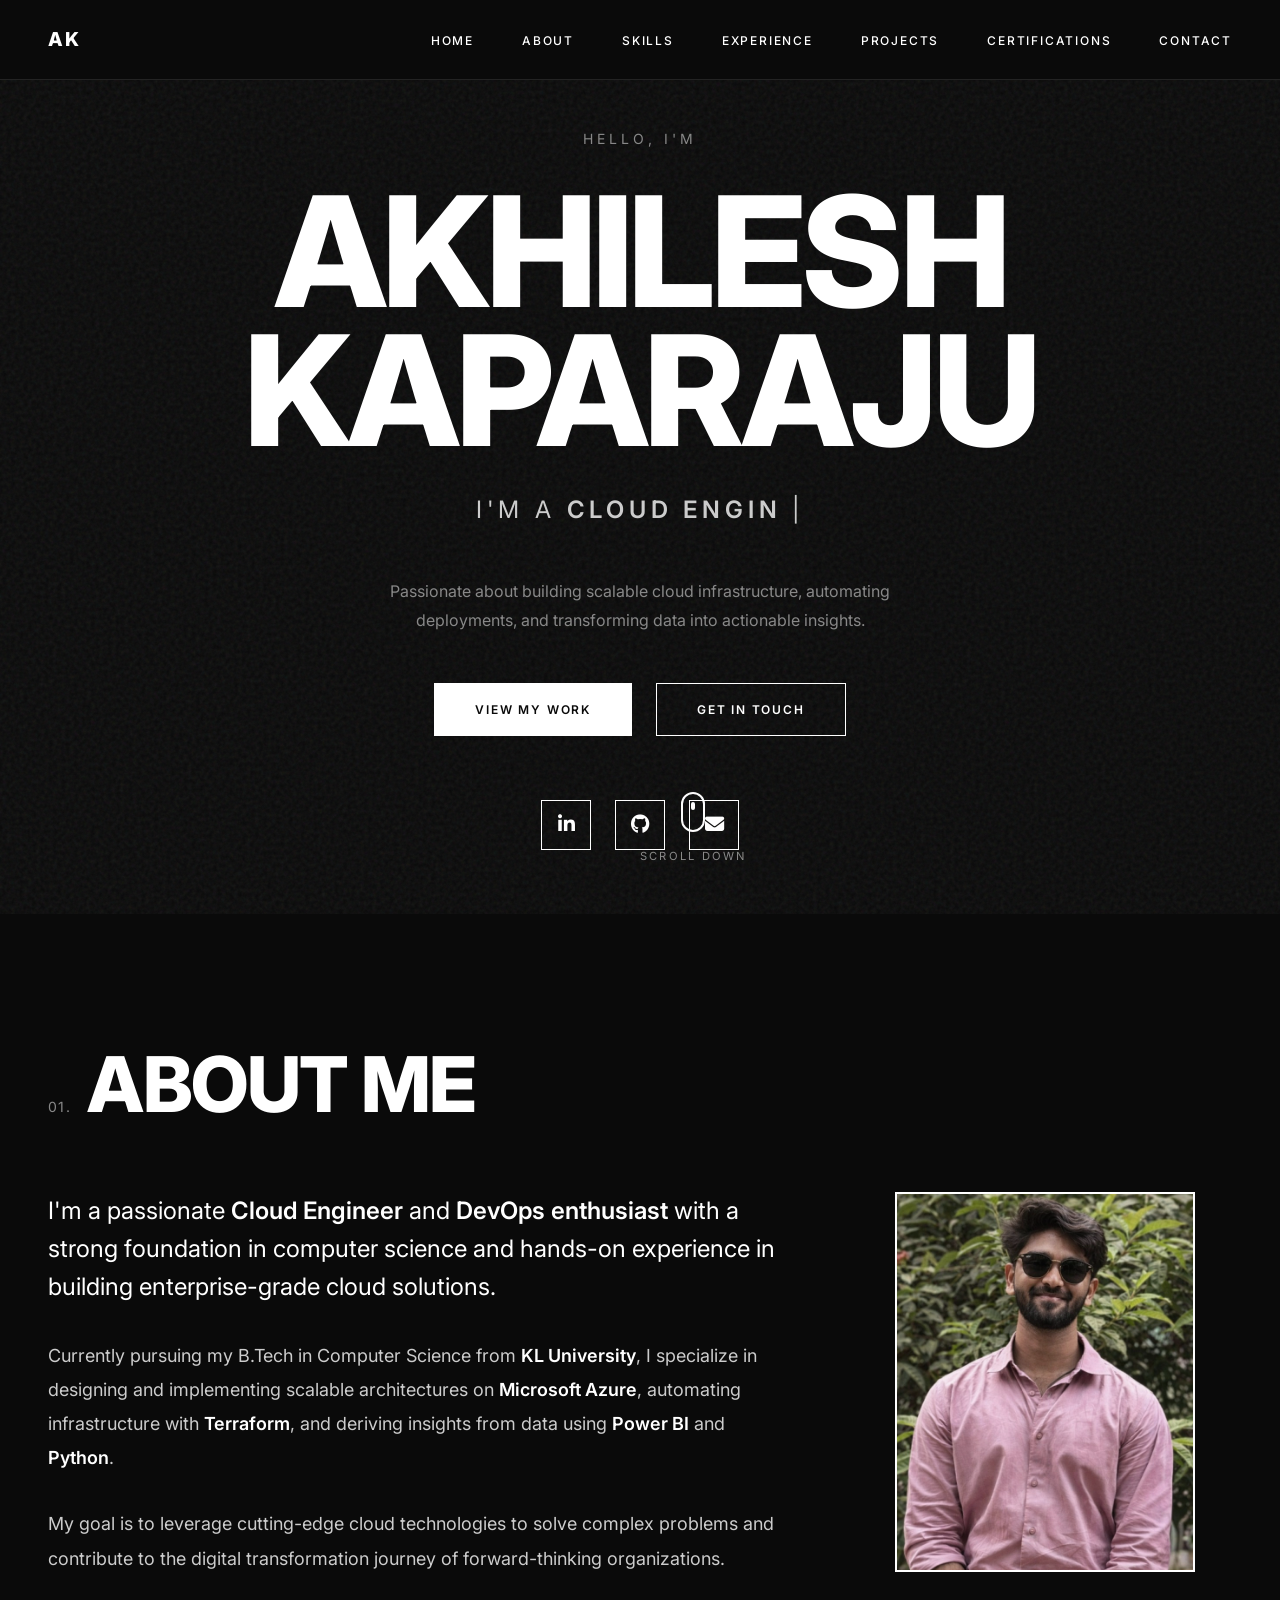
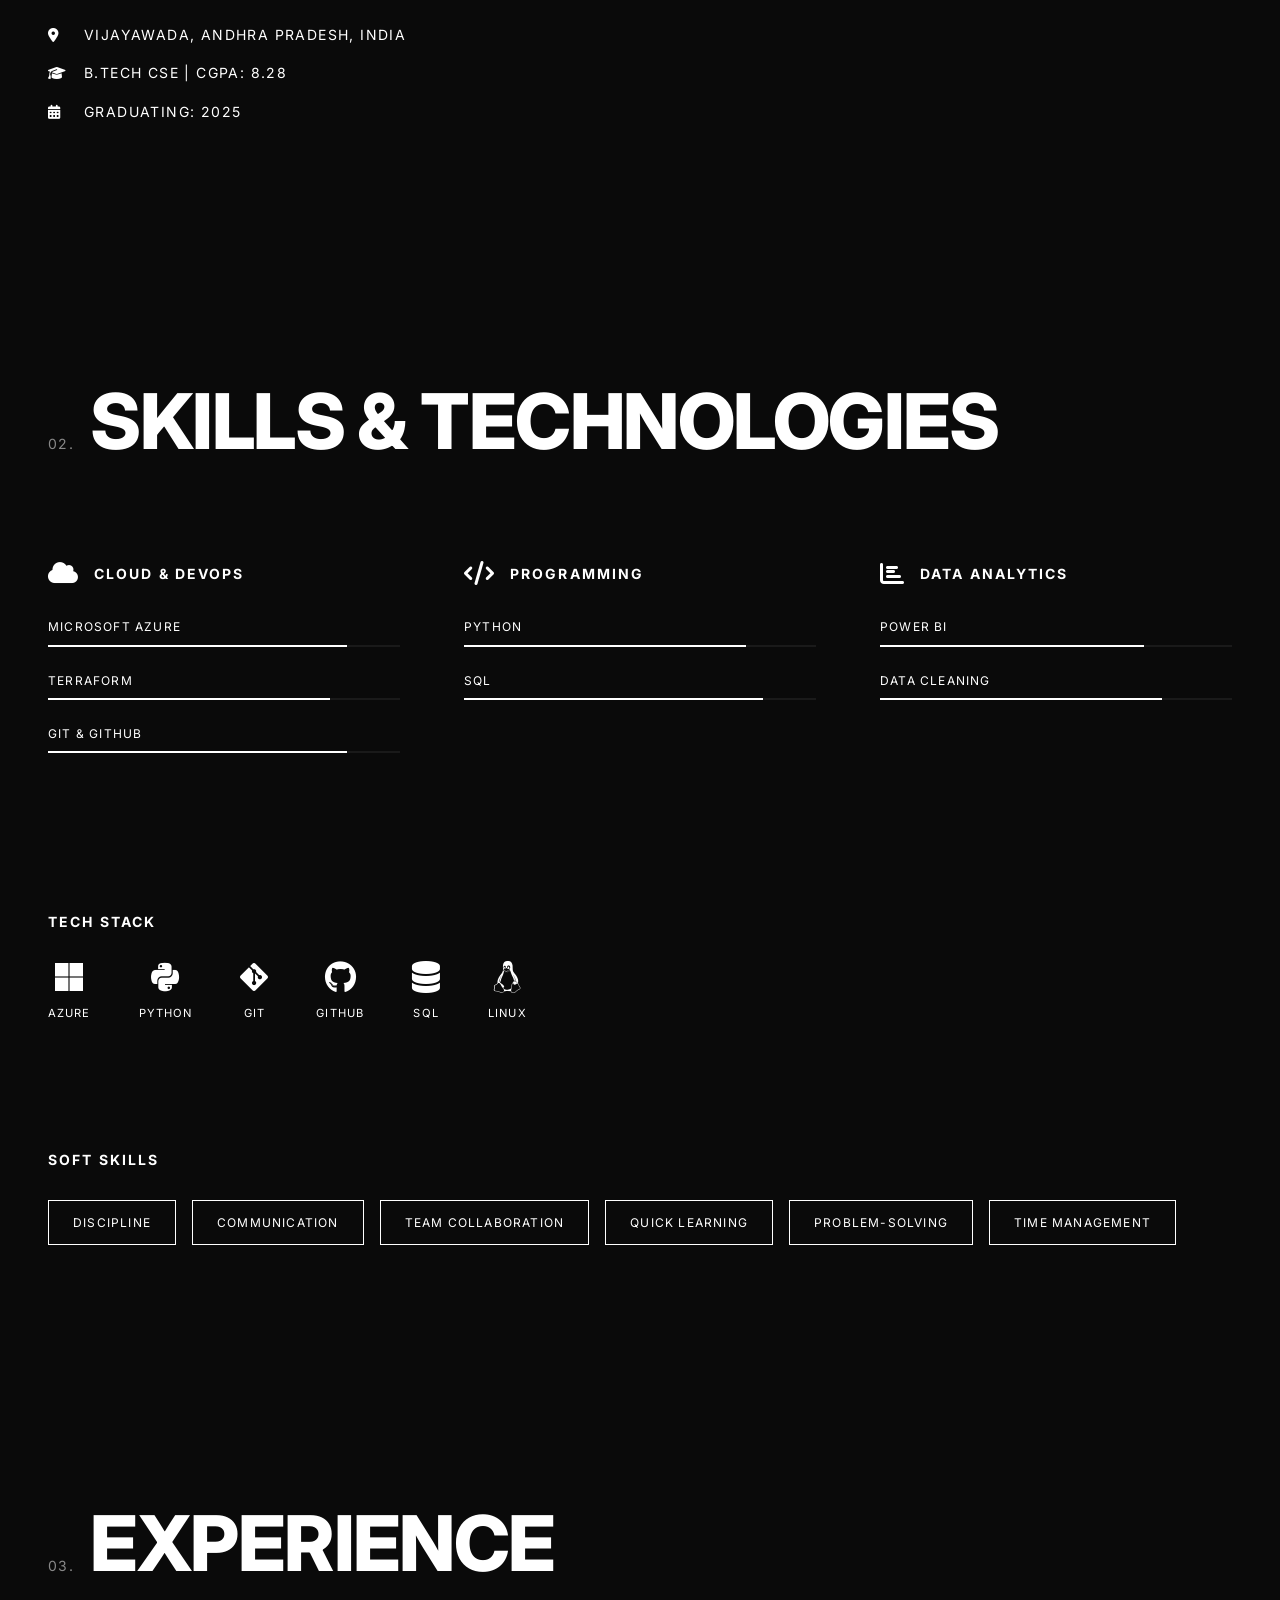
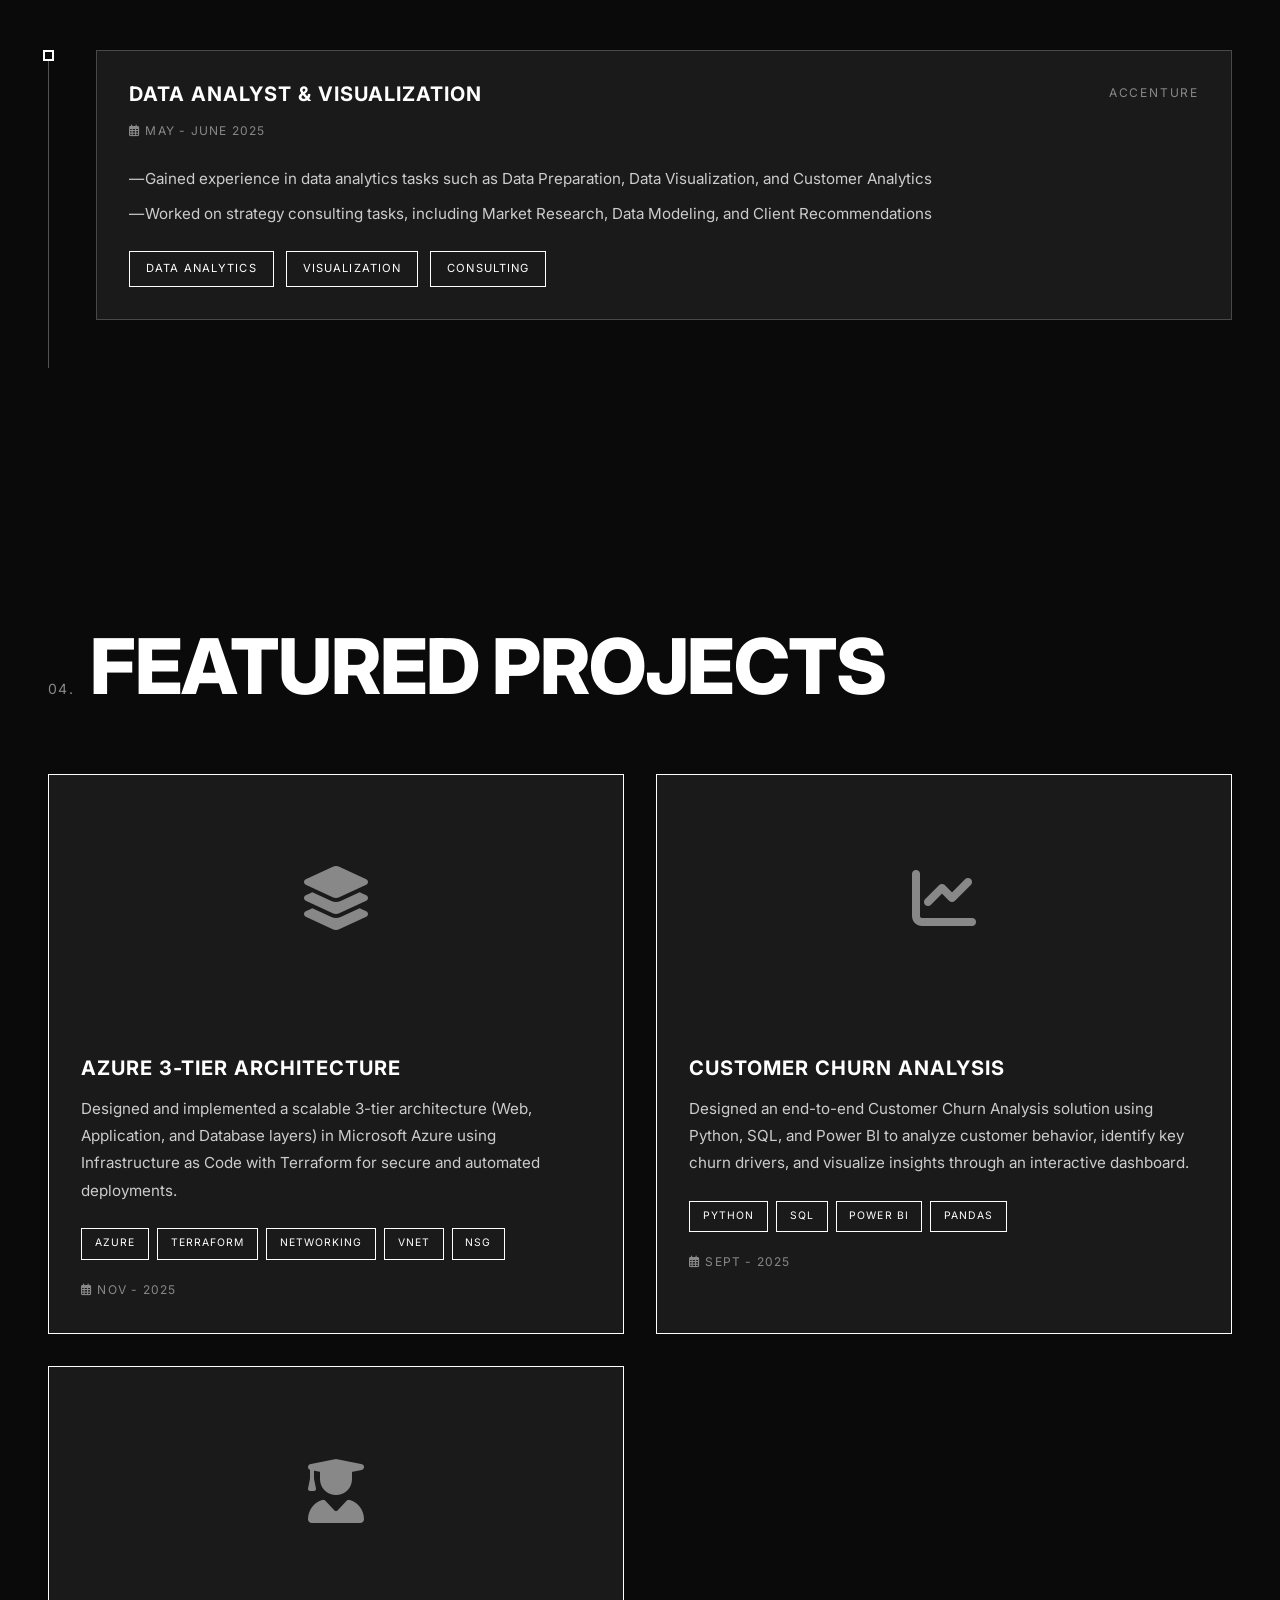
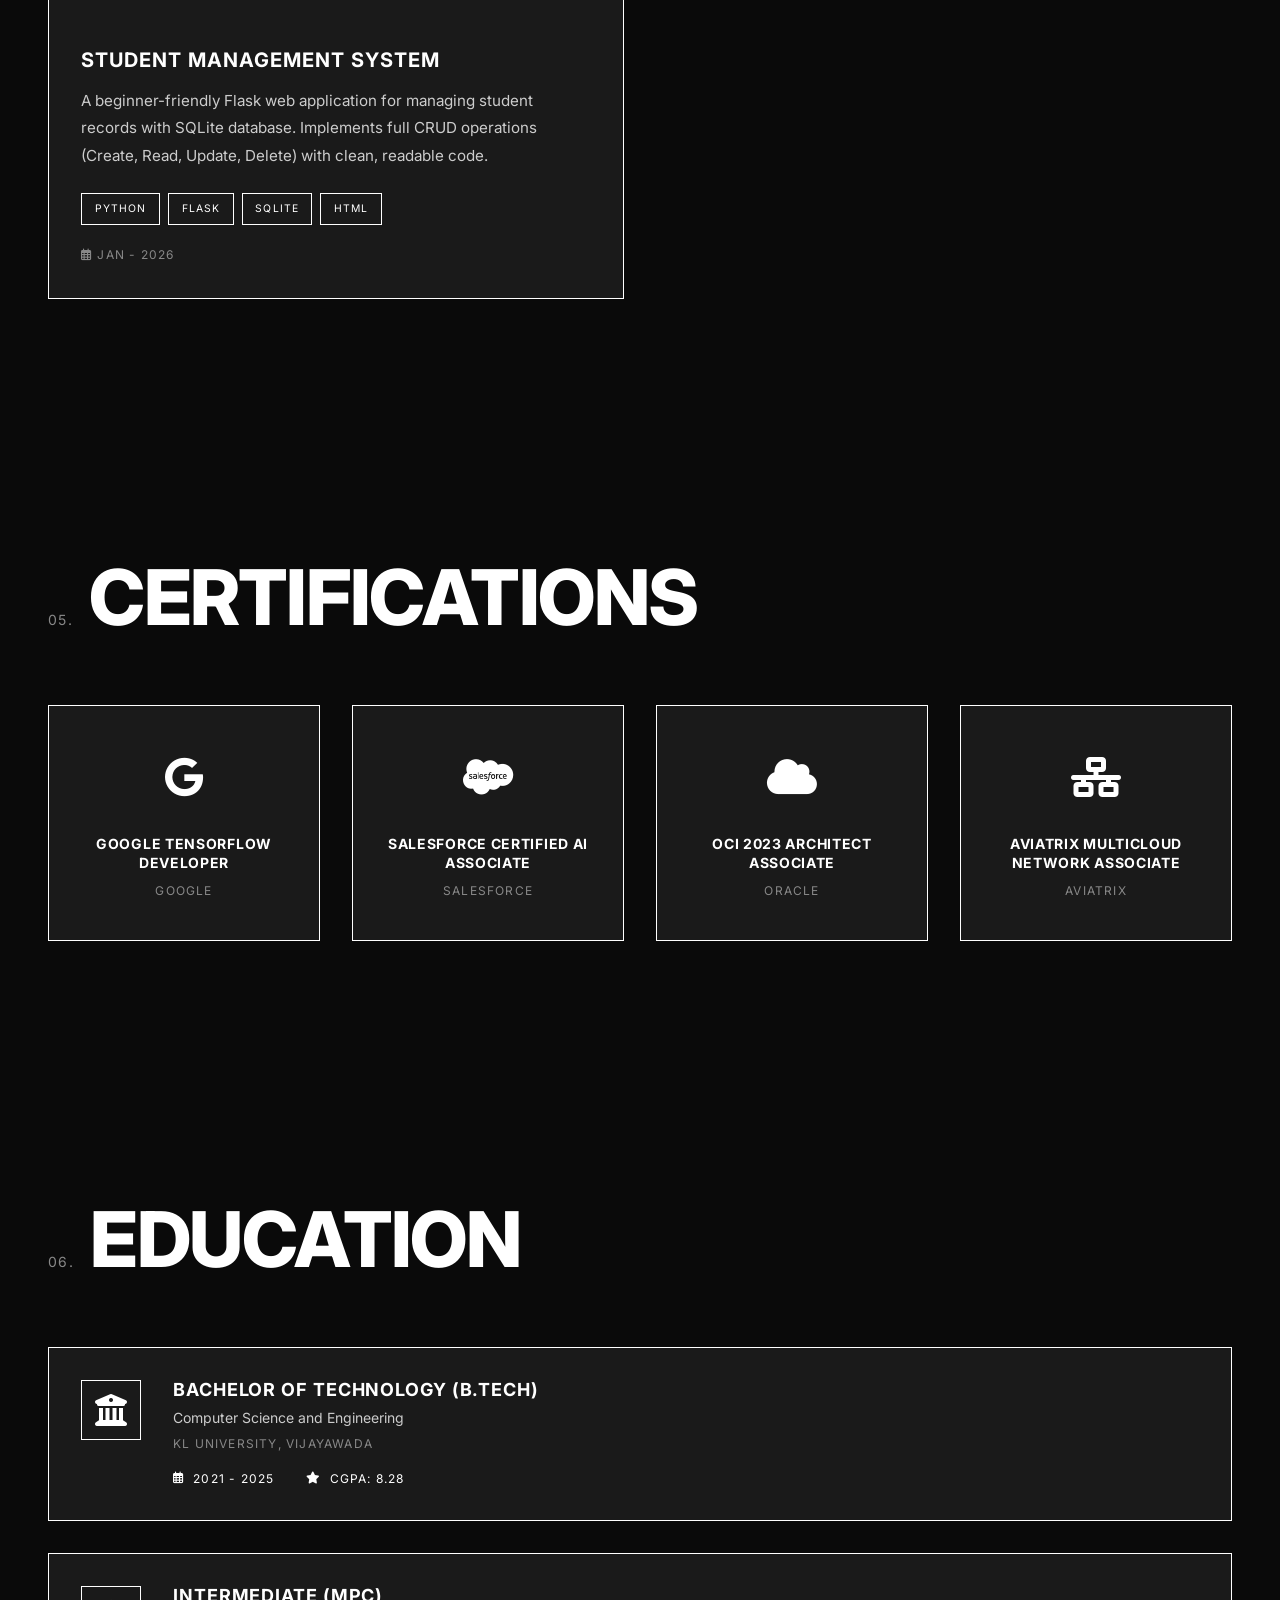
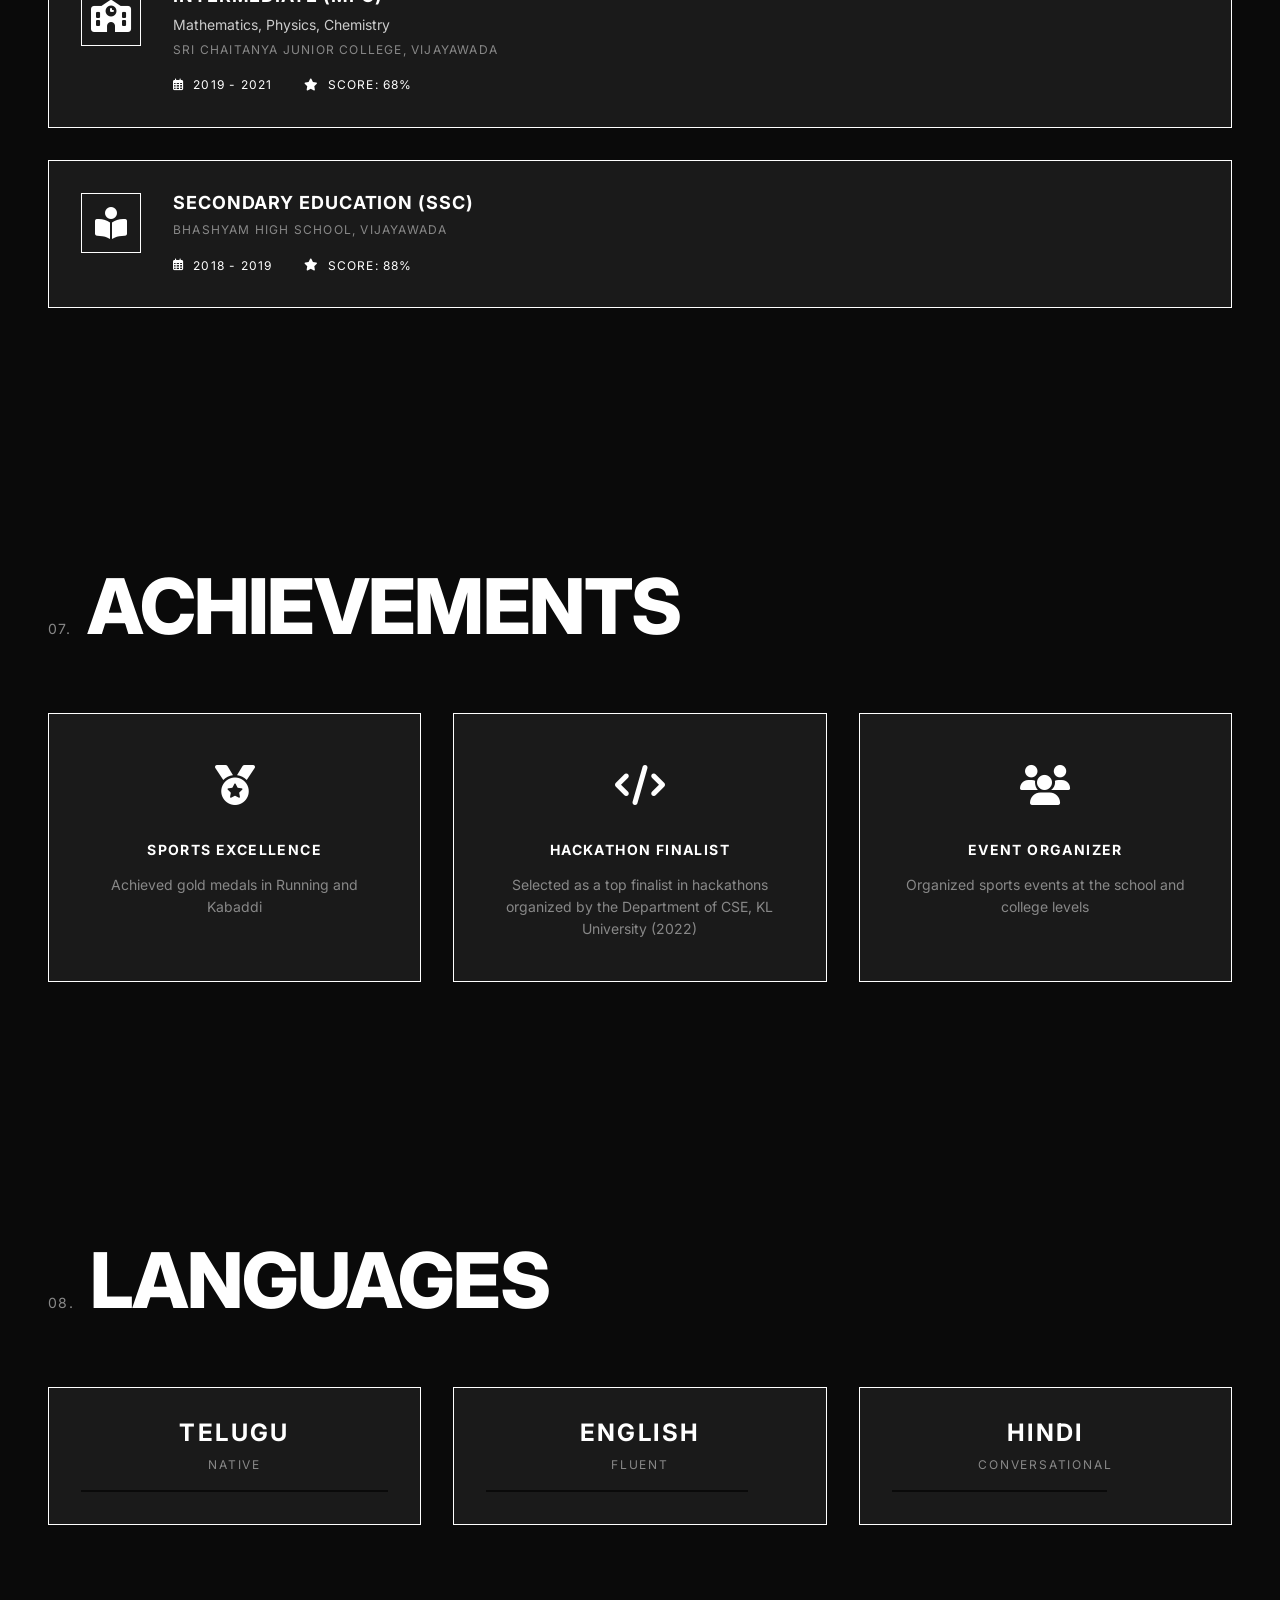
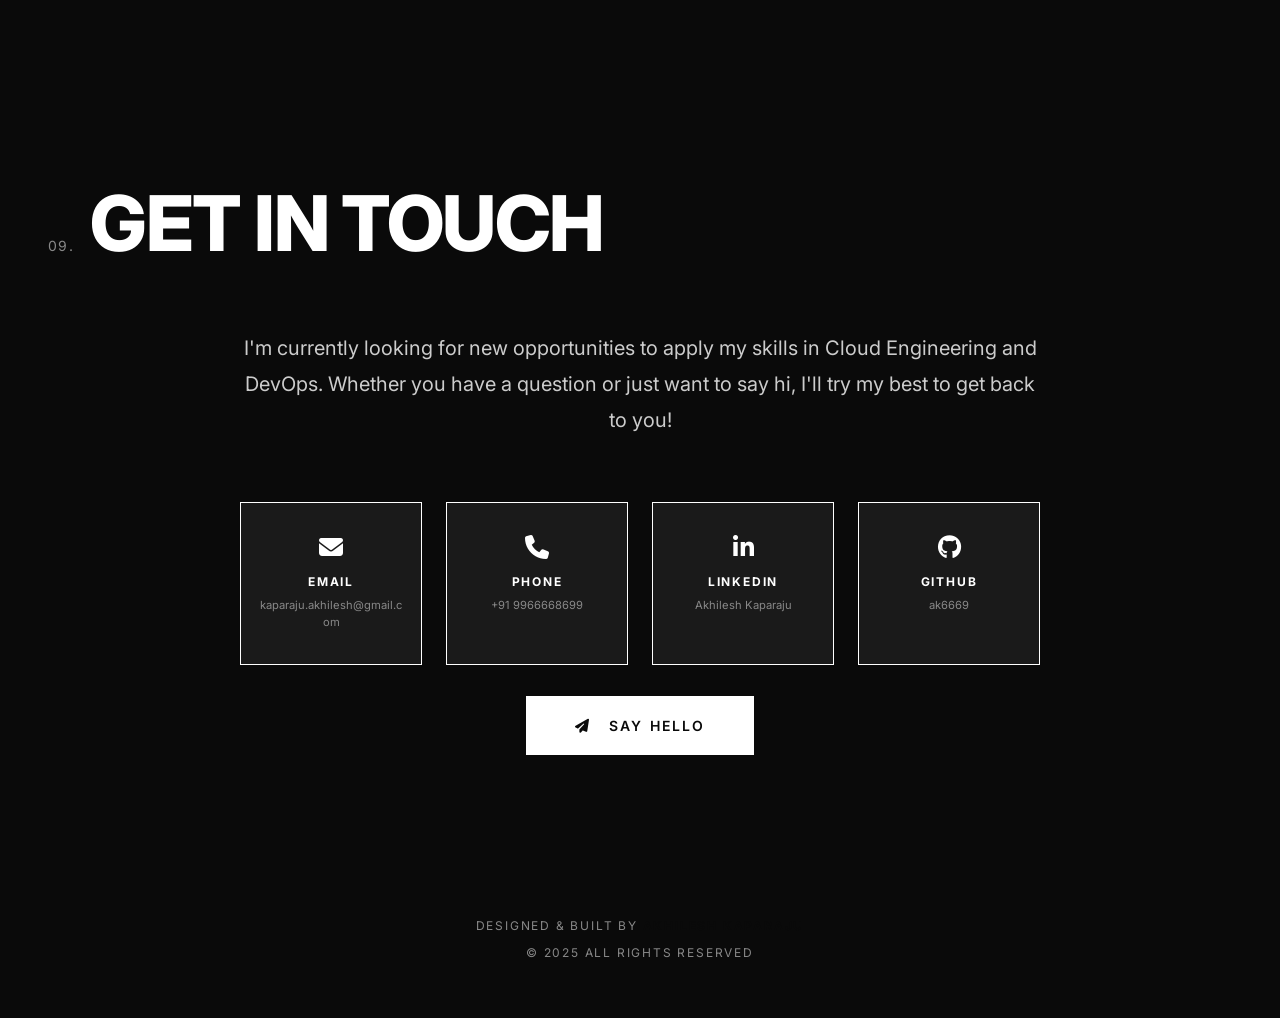
==== index.html @ 60f55c01 "Add Student Management System project to portfolio" ====
<!DOCTYPE html>
<html lang="en">

<head>
    <meta charset="UTF-8">
    <meta name="viewport" content="width=device-width, initial-scale=1.0">
    <meta name="description"
        content="Akhilesh Kaparaju - Cloud Engineer & DevOps Specialist | Azure, Terraform, Python, Data Analytics">
    <meta name="keywords" content="Cloud Engineer, DevOps, Azure, Terraform, Data Analytics, Python, SQL">
    <meta name="author" content="Akhilesh Kaparaju">
    <title>Akhilesh Kaparaju | Cloud Engineer & DevOps</title>
    <link rel="preconnect" href="https://fonts.googleapis.com">
    <link rel="preconnect" href="https://fonts.gstatic.com" crossorigin>
    <link
        href="https://fonts.googleapis.com/css2?family=Inter:wght@300;400;500;600&family=Poppins:wght@400;500;600;700;800&display=swap"
        rel="stylesheet">
    <link rel="stylesheet" href="https://cdnjs.cloudflare.com/ajax/libs/font-awesome/6.5.1/css/all.min.css">
    <link rel="stylesheet" href="styles.css">
</head>

<body>
    <!-- Navigation -->
    <nav class="navbar" id="navbar">
        <div class="nav-container">
            <a href="#home" class="nav-logo">
                <span class="logo-text">AK</span>
            </a>
            <ul class="nav-menu" id="nav-menu">
                <li><a href="#home" class="nav-link">Home</a></li>
                <li><a href="#about" class="nav-link">About</a></li>
                <li><a href="#skills" class="nav-link">Skills</a></li>
                <li><a href="#experience" class="nav-link">Experience</a></li>
                <li><a href="#projects" class="nav-link">Projects</a></li>
                <li><a href="#certifications" class="nav-link">Certifications</a></li>
                <li><a href="#contact" class="nav-link">Contact</a></li>
            </ul>
            <div class="hamburger" id="hamburger">
                <span class="bar"></span>
                <span class="bar"></span>
                <span class="bar"></span>
            </div>
        </div>
    </nav>

    <!-- Hero Section -->
    <section class="hero" id="home">
        <div class="hero-bg">
            <div class="gradient-sphere sphere-1"></div>
            <div class="gradient-sphere sphere-2"></div>
            <div class="gradient-sphere sphere-3"></div>
        </div>
        <div class="hero-content">
            <p class="hero-greeting">Hello, I'm</p>
            <h1 class="hero-name">Akhilesh Kaparaju</h1>
            <div class="hero-title-wrapper">
                <span class="hero-title-static">I'm a </span>
                <span class="hero-title" id="typed-text"></span>
                <span class="cursor">|</span>
            </div>
            <p class="hero-description">
                Passionate about building scalable cloud infrastructure, automating deployments,
                and transforming data into actionable insights.
            </p>
            <div class="hero-buttons">
                <a href="#projects" class="btn btn-primary">View My Work</a>
                <a href="#contact" class="btn btn-secondary">Get In Touch</a>
            </div>
            <div class="hero-social">
                <a href="https://www.linkedin.com/in/akhilesh-kaparaju-92ba88225/" target="_blank" class="social-link"
                    aria-label="LinkedIn">
                    <i class="fab fa-linkedin-in"></i>
                </a>
                <a href="https://github.com/ak6669/" target="_blank" class="social-link" aria-label="GitHub">
                    <i class="fab fa-github"></i>
                </a>
                <a href="mailto:kaparaju.akhilesh@gmail.com" class="social-link" aria-label="Email">
                    <i class="fas fa-envelope"></i>
                </a>
            </div>
        </div>
        <div class="scroll-indicator">
            <div class="mouse">
                <div class="wheel"></div>
            </div>
            <span>Scroll Down</span>
        </div>
    </section>

    <!-- About Section -->
    <section class="section about" id="about">
        <div class="container">
            <h2 class="section-title">
                <span class="title-number">01.</span> About Me
            </h2>
            <div class="about-content">
                <div class="about-text">
                    <p class="about-intro">
                        I'm a passionate <strong>Cloud Engineer</strong> and <strong>DevOps enthusiast</strong>
                        with a strong foundation in computer science and hands-on experience in building
                        enterprise-grade cloud solutions.
                    </p>
                    <p>
                        Currently pursuing my B.Tech in Computer Science from <strong>KL University</strong>,
                        I specialize in designing and implementing scalable architectures on
                        <strong>Microsoft Azure</strong>, automating infrastructure with <strong>Terraform</strong>,
                        and deriving insights from data using <strong>Power BI</strong> and <strong>Python</strong>.
                    </p>
                    <p>
                        My goal is to leverage cutting-edge cloud technologies to solve complex problems
                        and contribute to the digital transformation journey of forward-thinking organizations.
                    </p>
                    <div class="about-info">
                        <div class="info-item">
                            <i class="fas fa-map-marker-alt"></i>
                            <span>Vijayawada, Andhra Pradesh, India</span>
                        </div>
                        <div class="info-item">
                            <i class="fas fa-graduation-cap"></i>
                            <span>B.Tech CSE | CGPA: 8.28</span>
                        </div>
                        <div class="info-item">
                            <i class="fas fa-calendar-alt"></i>
                            <span>Graduating: 2025</span>
                        </div>
                    </div>
                </div>
                <div class="about-image">
                    <div class="image-wrapper">
                        <img src="profile.jpg" alt="Akhilesh Kaparaju" class="profile-image">
                        <div class="image-border"></div>
                    </div>
                </div>
            </div>
        </div>
    </section>

    <!-- Skills Section -->
    <section class="section skills" id="skills">
        <div class="container">
            <h2 class="section-title">
                <span class="title-number">02.</span> Skills & Technologies
            </h2>
            <div class="skills-grid">
                <div class="skill-category">
                    <div class="category-header">
                        <i class="fas fa-cloud"></i>
                        <h3>Cloud & DevOps</h3>
                    </div>
                    <div class="skill-items">
                        <div class="skill-item">
                            <div class="skill-info">
                                <span class="skill-name">Microsoft Azure</span>
                                <span class="skill-percent">85%</span>
                            </div>
                            <div class="skill-bar">
                                <div class="skill-progress" data-progress="85"></div>
                            </div>
                        </div>
                        <div class="skill-item">
                            <div class="skill-info">
                                <span class="skill-name">Terraform</span>
                                <span class="skill-percent">80%</span>
                            </div>
                            <div class="skill-bar">
                                <div class="skill-progress" data-progress="80"></div>
                            </div>
                        </div>
                        <div class="skill-item">
                            <div class="skill-info">
                                <span class="skill-name">Git & GitHub</span>
                                <span class="skill-percent">85%</span>
                            </div>
                            <div class="skill-bar">
                                <div class="skill-progress" data-progress="85"></div>
                            </div>
                        </div>
                    </div>
                </div>
                <div class="skill-category">
                    <div class="category-header">
                        <i class="fas fa-code"></i>
                        <h3>Programming</h3>
                    </div>
                    <div class="skill-items">
                        <div class="skill-item">
                            <div class="skill-info">
                                <span class="skill-name">Python</span>
                                <span class="skill-percent">80%</span>
                            </div>
                            <div class="skill-bar">
                                <div class="skill-progress" data-progress="80"></div>
                            </div>
                        </div>
                        <div class="skill-item">
                            <div class="skill-info">
                                <span class="skill-name">SQL</span>
                                <span class="skill-percent">85%</span>
                            </div>
                            <div class="skill-bar">
                                <div class="skill-progress" data-progress="85"></div>
                            </div>
                        </div>
                    </div>
                </div>
                <div class="skill-category">
                    <div class="category-header">
                        <i class="fas fa-chart-bar"></i>
                        <h3>Data Analytics</h3>
                    </div>
                    <div class="skill-items">
                        <div class="skill-item">
                            <div class="skill-info">
                                <span class="skill-name">Power BI</span>
                                <span class="skill-percent">75%</span>
                            </div>
                            <div class="skill-bar">
                                <div class="skill-progress" data-progress="75"></div>
                            </div>
                        </div>
                        <div class="skill-item">
                            <div class="skill-info">
                                <span class="skill-name">Data Cleaning</span>
                                <span class="skill-percent">80%</span>
                            </div>
                            <div class="skill-bar">
                                <div class="skill-progress" data-progress="80"></div>
                            </div>
                        </div>
                    </div>
                </div>
            </div>
            <div class="tech-stack">
                <h3 class="tech-title">Tech Stack</h3>
                <div class="tech-icons">
                    <div class="tech-icon" title="Azure">
                        <i class="fab fa-microsoft"></i>
                        <span>Azure</span>
                    </div>
                    <div class="tech-icon" title="Python">
                        <i class="fab fa-python"></i>
                        <span>Python</span>
                    </div>
                    <div class="tech-icon" title="Git">
                        <i class="fab fa-git-alt"></i>
                        <span>Git</span>
                    </div>
                    <div class="tech-icon" title="GitHub">
                        <i class="fab fa-github"></i>
                        <span>GitHub</span>
                    </div>
                    <div class="tech-icon" title="Database">
                        <i class="fas fa-database"></i>
                        <span>SQL</span>
                    </div>
                    <div class="tech-icon" title="Linux">
                        <i class="fab fa-linux"></i>
                        <span>Linux</span>
                    </div>
                </div>
            </div>
            <div class="soft-skills">
                <h3 class="soft-skills-title">Soft Skills</h3>
                <div class="soft-skills-tags">
                    <span class="soft-skill-tag">Discipline</span>
                    <span class="soft-skill-tag">Communication</span>
                    <span class="soft-skill-tag">Team Collaboration</span>
                    <span class="soft-skill-tag">Quick Learning</span>
                    <span class="soft-skill-tag">Problem-Solving</span>
                    <span class="soft-skill-tag">Time Management</span>
                </div>
            </div>
        </div>
    </section>

    <!-- Experience Section -->
    <section class="section experience" id="experience">
        <div class="container">
            <h2 class="section-title">
                <span class="title-number">03.</span> Experience
            </h2>
            <div class="timeline">
                <div class="timeline-item">
                    <div class="timeline-marker"></div>
                    <div class="timeline-content glass-card">
                        <div class="timeline-header">
                            <h3 class="timeline-title">Data Analyst & Visualization</h3>
                            <span class="timeline-company">Accenture</span>
                        </div>
                        <span class="timeline-date">
                            <i class="far fa-calendar-alt"></i> May - June 2025
                        </span>
                        <ul class="timeline-description">
                            <li>Gained experience in data analytics tasks such as Data Preparation, Data Visualization,
                                and Customer Analytics</li>
                            <li>Worked on strategy consulting tasks, including Market Research, Data Modeling, and
                                Client Recommendations</li>
                        </ul>
                        <div class="timeline-tags">
                            <span class="tag">Data Analytics</span>
                            <span class="tag">Visualization</span>
                            <span class="tag">Consulting</span>
                        </div>
                    </div>
                </div>
            </div>
        </div>
    </section>

    <!-- Projects Section -->
    <section class="section projects" id="projects">
        <div class="container">
            <h2 class="section-title">
                <span class="title-number">04.</span> Featured Projects
            </h2>
            <div class="projects-grid">
                <a href="https://github.com/ak6669/azure-three-tier-terraform" target="_blank"
                    class="project-card glass-card" style="text-decoration: none; color: inherit; display: block;">
                    <div class="project-image">
                        <div class="project-overlay">
                            <span class="project-link">
                                <i class="fab fa-github"></i>
                            </span>
                        </div>
                        <div class="project-icon">
                            <i class="fas fa-layer-group"></i>
                        </div>
                    </div>
                    <div class="project-info">
                        <h3 class="project-title">Azure 3-Tier Architecture</h3>
                        <p class="project-description">
                            Designed and implemented a scalable 3-tier architecture (Web, Application, and Database
                            layers)
                            in Microsoft Azure using Infrastructure as Code with Terraform for secure and automated
                            deployments.
                        </p>
                        <div class="project-tech">
                            <span>Azure</span>
                            <span>Terraform</span>
                            <span>Networking</span>
                            <span>VNet</span>
                            <span>NSG</span>
                        </div>
                        <span class="project-date"><i class="far fa-calendar-alt"></i> Nov - 2025</span>
                    </div>
                </a>
                <a href="https://github.com/ak6669/customer-churn-analysis" target="_blank"
                    class="project-card glass-card" style="text-decoration: none; color: inherit; display: block;">
                    <div class="project-image">
                        <div class="project-overlay">
                            <span class="project-link">
                                <i class="fab fa-github"></i>
                            </span>
                        </div>
                        <div class="project-icon">
                            <i class="fas fa-chart-line"></i>
                        </div>
                    </div>
                    <div class="project-info">
                        <h3 class="project-title">Customer Churn Analysis</h3>
                        <p class="project-description">
                            Designed an end-to-end Customer Churn Analysis solution using Python, SQL, and Power BI
                            to analyze customer behavior, identify key churn drivers, and visualize insights through
                            an interactive dashboard.
                        </p>
                        <div class="project-tech">
                            <span>Python</span>
                            <span>SQL</span>
                            <span>Power BI</span>
                            <span>Pandas</span>
                        </div>
                        <span class="project-date"><i class="far fa-calendar-alt"></i> Sept - 2025</span>
                    </div>
                </a>
                <a href="https://github.com/ak6669/student-management-system" target="_blank"
                    class="project-card glass-card" style="text-decoration: none; color: inherit; display: block;">
                    <div class="project-image">
                        <div class="project-overlay">
                            <span class="project-link">
                                <i class="fab fa-github"></i>
                            </span>
                        </div>
                        <div class="project-icon">
                            <i class="fas fa-user-graduate"></i>
                        </div>
                    </div>
                    <div class="project-info">
                        <h3 class="project-title">Student Management System</h3>
                        <p class="project-description">
                            A beginner-friendly Flask web application for managing student records with SQLite database.
                            Implements full CRUD operations (Create, Read, Update, Delete) with clean, readable code.
                        </p>
                        <div class="project-tech">
                            <span>Python</span>
                            <span>Flask</span>
                            <span>SQLite</span>
                            <span>HTML</span>
                        </div>
                        <span class="project-date"><i class="far fa-calendar-alt"></i> Jan - 2026</span>
                    </div>
                </a>
            </div>
        </div>
    </section>

    <!-- Certifications Section -->
    <section class="section certifications" id="certifications">
        <div class="container">
            <h2 class="section-title">
                <span class="title-number">05.</span> Certifications
            </h2>
            <div class="cert-grid">
                <div class="cert-card glass-card">
                    <div class="cert-icon google">
                        <i class="fab fa-google"></i>
                    </div>
                    <h3 class="cert-title">Google TensorFlow Developer</h3>
                    <p class="cert-issuer">Google</p>
                </div>
                <div class="cert-card glass-card">
                    <div class="cert-icon salesforce">
                        <i class="fab fa-salesforce"></i>
                    </div>
                    <h3 class="cert-title">Salesforce Certified AI Associate</h3>
                    <p class="cert-issuer">Salesforce</p>
                </div>
                <div class="cert-card glass-card">
                    <div class="cert-icon oracle">
                        <i class="fas fa-cloud"></i>
                    </div>
                    <h3 class="cert-title">OCI 2023 Architect Associate</h3>
                    <p class="cert-issuer">Oracle</p>
                </div>
                <div class="cert-card glass-card">
                    <div class="cert-icon aviatrix">
                        <i class="fas fa-network-wired"></i>
                    </div>
                    <h3 class="cert-title">Aviatrix Multicloud Network Associate</h3>
                    <p class="cert-issuer">Aviatrix</p>
                </div>
            </div>
        </div>
    </section>

    <!-- Education Section -->
    <section class="section education" id="education">
        <div class="container">
            <h2 class="section-title">
                <span class="title-number">06.</span> Education
            </h2>
            <div class="education-timeline">
                <div class="edu-item glass-card">
                    <div class="edu-icon">
                        <i class="fas fa-university"></i>
                    </div>
                    <div class="edu-content">
                        <h3>Bachelor of Technology (B.Tech)</h3>
                        <p class="edu-field">Computer Science and Engineering</p>
                        <p class="edu-school">KL University, Vijayawada</p>
                        <div class="edu-details">
                            <span class="edu-year"><i class="far fa-calendar-alt"></i> 2021 - 2025</span>
                            <span class="edu-grade"><i class="fas fa-star"></i> CGPA: 8.28</span>
                        </div>
                    </div>
                </div>
                <div class="edu-item glass-card">
                    <div class="edu-icon">
                        <i class="fas fa-school"></i>
                    </div>
                    <div class="edu-content">
                        <h3>Intermediate (MPC)</h3>
                        <p class="edu-field">Mathematics, Physics, Chemistry</p>
                        <p class="edu-school">Sri Chaitanya Junior College, Vijayawada</p>
                        <div class="edu-details">
                            <span class="edu-year"><i class="far fa-calendar-alt"></i> 2019 - 2021</span>
                            <span class="edu-grade"><i class="fas fa-star"></i> Score: 68%</span>
                        </div>
                    </div>
                </div>
                <div class="edu-item glass-card">
                    <div class="edu-icon">
                        <i class="fas fa-book-reader"></i>
                    </div>
                    <div class="edu-content">
                        <h3>Secondary Education (SSC)</h3>
                        <p class="edu-school">Bhashyam High School, Vijayawada</p>
                        <div class="edu-details">
                            <span class="edu-year"><i class="far fa-calendar-alt"></i> 2018 - 2019</span>
                            <span class="edu-grade"><i class="fas fa-star"></i> Score: 88%</span>
                        </div>
                    </div>
                </div>
            </div>
        </div>
    </section>

    <!-- Achievements Section -->
    <section class="section achievements" id="achievements">
        <div class="container">
            <h2 class="section-title">
                <span class="title-number">07.</span> Achievements
            </h2>
            <div class="achievements-grid">
                <div class="achievement-card glass-card">
                    <div class="achievement-icon">
                        <i class="fas fa-medal"></i>
                    </div>
                    <h3>Sports Excellence</h3>
                    <p>Achieved gold medals in Running and Kabaddi</p>
                </div>
                <div class="achievement-card glass-card">
                    <div class="achievement-icon">
                        <i class="fas fa-code"></i>
                    </div>
                    <h3>Hackathon Finalist</h3>
                    <p>Selected as a top finalist in hackathons organized by the Department of CSE, KL University (2022)
                    </p>
                </div>
                <div class="achievement-card glass-card">
                    <div class="achievement-icon">
                        <i class="fas fa-users"></i>
                    </div>
                    <h3>Event Organizer</h3>
                    <p>Organized sports events at the school and college levels</p>
                </div>
            </div>
        </div>
    </section>

    <!-- Languages Section -->
    <section class="section languages" id="languages">
        <div class="container">
            <h2 class="section-title">
                <span class="title-number">08.</span> Languages
            </h2>
            <div class="languages-grid">
                <div class="language-card glass-card">
                    <h3>Telugu</h3>
                    <span class="language-level">Native</span>
                    <div class="language-bar">
                        <div class="language-progress" style="width: 100%;"></div>
                    </div>
                </div>
                <div class="language-card glass-card">
                    <h3>English</h3>
                    <span class="language-level">Fluent</span>
                    <div class="language-bar">
                        <div class="language-progress" style="width: 85%;"></div>
                    </div>
                </div>
                <div class="language-card glass-card">
                    <h3>Hindi</h3>
                    <span class="language-level">Conversational</span>
                    <div class="language-bar">
                        <div class="language-progress" style="width: 70%;"></div>
                    </div>
                </div>
            </div>
        </div>
    </section>

    <!-- Contact Section -->
    <section class="section contact" id="contact">
        <div class="container">
            <h2 class="section-title">
                <span class="title-number">09.</span> Get In Touch
            </h2>
            <div class="contact-content">
                <div class="contact-text">
                    <p>
                        I'm currently looking for new opportunities to apply my skills in Cloud Engineering
                        and DevOps. Whether you have a question or just want to say hi, I'll try my best to get back to
                        you!
                    </p>
                </div>
                <div class="contact-cards">
                    <a href="mailto:kaparaju.akhilesh@gmail.com" class="contact-card glass-card">
                        <i class="fas fa-envelope"></i>
                        <h3>Email</h3>
                        <p>kaparaju.akhilesh@gmail.com</p>
                    </a>
                    <a href="tel:+919966668699" class="contact-card glass-card">
                        <i class="fas fa-phone"></i>
                        <h3>Phone</h3>
                        <p>+91 9966668699</p>
                    </a>
                    <a href="https://www.linkedin.com/in/akhilesh-kaparaju-92ba88225/" target="_blank"
                        class="contact-card glass-card">
                        <i class="fab fa-linkedin-in"></i>
                        <h3>LinkedIn</h3>
                        <p>Akhilesh Kaparaju</p>
                    </a>
                    <a href="https://github.com/ak6669/" target="_blank" class="contact-card glass-card">
                        <i class="fab fa-github"></i>
                        <h3>GitHub</h3>
                        <p>ak6669</p>
                    </a>
                </div>
                <a href="mailto:kaparaju.akhilesh@gmail.com" class="btn btn-primary btn-large">
                    <i class="fas fa-paper-plane"></i> Say Hello
                </a>
            </div>
        </div>
    </section>

    <!-- Footer -->
    <footer class="footer">
        <div class="container">
            <p>Designed & Built by <strong>Akhilesh Kaparaju</strong></p>
            <p class="footer-year">© 2025 All Rights Reserved</p>
        </div>
    </footer>

    <script src="script.js"></script>
</body>

</html>
---- styles.css ----
/* ========================================
   BRUTALIST PORTFOLIO - Akhilesh Kaparaju
   Inspired by chdartmaker.com
   DARK THEME VERSION
   ======================================== */

/* CSS Reset & Base */
*,
*::before,
*::after {
    margin: 0;
    padding: 0;
    box-sizing: border-box;
}

:root {
    --color-black: #0a0a0a;
    --color-white: #ffffff;
    --color-gray-light: #1a1a1a;
    --color-gray: #888888;
    --color-gray-dark: #cccccc;
    --color-bg: #0a0a0a;
    --color-text: #ffffff;
    --font-primary: 'Inter', 'Helvetica Neue', Helvetica, Arial, sans-serif;
    --transition-smooth: all 0.4s cubic-bezier(0.4, 0, 0.2, 1);
}

html {
    scroll-behavior: smooth;
    font-size: 16px;
}

body {
    font-family: var(--font-primary);
    background-color: var(--color-bg);
    color: var(--color-text);
    line-height: 1.6;
    overflow-x: hidden;
}

::selection {
    background-color: var(--color-white);
    color: var(--color-black);
}

a {
    color: inherit;
    text-decoration: none;
}

ul {
    list-style: none;
}

/* Typography */
h1,
h2,
h3,
h4,
h5,
h6 {
    font-weight: 700;
    text-transform: uppercase;
    letter-spacing: -0.02em;
    line-height: 1.1;
}

/* Navigation */
.navbar {
    position: fixed;
    top: 0;
    left: 0;
    right: 0;
    z-index: 1000;
    padding: 1.5rem 3rem;
    background-color: var(--color-bg);
    border-bottom: 1px solid rgba(255, 255, 255, 0.1);
    transition: var(--transition-smooth);
}

.navbar.scrolled {
    padding: 1rem 3rem;
    background-color: rgba(10, 10, 10, 0.98);
}

.nav-container {
    max-width: 1800px;
    margin: 0 auto;
    display: flex;
    justify-content: space-between;
    align-items: center;
}

.nav-logo {
    font-size: 1.2rem;
    font-weight: 700;
    text-transform: uppercase;
    letter-spacing: 0.1em;
}

.logo-text {
    font-weight: 800;
}

.nav-menu {
    display: flex;
    gap: 3rem;
}

.nav-link {
    font-size: 0.75rem;
    font-weight: 500;
    text-transform: uppercase;
    letter-spacing: 0.15em;
    position: relative;
    padding: 0.5rem 0;
}

.nav-link::after {
    content: '';
    position: absolute;
    bottom: 0;
    left: 0;
    width: 0;
    height: 1px;
    background-color: var(--color-white);
    transition: var(--transition-smooth);
}

.nav-link:hover::after {
    width: 100%;
}

/* Hamburger */
.hamburger {
    display: none;
    flex-direction: column;
    gap: 6px;
    cursor: pointer;
    z-index: 1001;
}

.bar {
    width: 28px;
    height: 2px;
    background-color: var(--color-white);
    transition: var(--transition-smooth);
}

/* Hero Section */
.hero {
    min-height: 100vh;
    display: flex;
    flex-direction: column;
    justify-content: center;
    align-items: center;
    padding: 8rem 3rem 4rem;
    position: relative;
    background-color: var(--color-bg);
}

/* Noise Texture Overlay */
.hero::before {
    content: '';
    position: absolute;
    inset: 0;
    background-image: url("data:image/svg+xml,%3Csvg viewBox='0 0 256 256' xmlns='http://www.w3.org/2000/svg'%3E%3Cfilter id='noise'%3E%3CfeTurbulence type='fractalNoise' baseFrequency='0.85' numOctaves='4' stitchTiles='stitch'/%3E%3C/filter%3E%3Crect width='100%25' height='100%25' filter='url(%23noise)'/%3E%3C/svg%3E");
    opacity: 0.08;
    pointer-events: none;
    z-index: 1;
}

.hero-bg {
    display: none;
}

.hero-content {
    text-align: center;
    max-width: 1600px;
    width: 100%;
    position: relative;
    z-index: 2;
}

.hero-greeting {
    font-size: 0.875rem;
    text-transform: uppercase;
    letter-spacing: 0.3em;
    color: var(--color-gray);
    margin-bottom: 2rem;
}

.hero-name {
    font-size: clamp(3rem, 12vw, 12rem);
    font-weight: 800;
    text-transform: uppercase;
    letter-spacing: -0.03em;
    line-height: 0.9;
    margin-bottom: 2rem;
}

.hero-title-wrapper {
    font-size: clamp(1rem, 2.5vw, 1.5rem);
    text-transform: uppercase;
    letter-spacing: 0.2em;
    color: var(--color-gray-dark);
    margin-bottom: 3rem;
    min-height: 2rem;
}

.hero-title-static {
    font-weight: 400;
}

#typed-text {
    font-weight: 600;
}

.cursor {
    animation: blink 1s infinite;
}

@keyframes blink {

    0%,
    50% {
        opacity: 1;
    }

    51%,
    100% {
        opacity: 0;
    }
}

.hero-description {
    max-width: 600px;
    margin: 0 auto 3rem;
    font-size: 1rem;
    line-height: 1.8;
    color: var(--color-gray);
}

.hero-buttons {
    display: flex;
    gap: 1.5rem;
    justify-content: center;
    margin-bottom: 4rem;
}

.btn {
    padding: 1rem 2.5rem;
    font-size: 0.75rem;
    font-weight: 600;
    text-transform: uppercase;
    letter-spacing: 0.15em;
    border: 1px solid var(--color-white);
    transition: var(--transition-smooth);
    cursor: pointer;
}

.btn-primary {
    background-color: var(--color-white);
    color: var(--color-black);
}

.btn-primary:hover {
    background-color: transparent;
    color: var(--color-white);
}

.btn-secondary {
    background-color: transparent;
    color: var(--color-white);
}

.btn-secondary:hover {
    background-color: var(--color-white);
    color: var(--color-black);
}

.hero-social {
    display: flex;
    gap: 1.5rem;
    justify-content: center;
}

.social-link {
    width: 50px;
    height: 50px;
    display: flex;
    align-items: center;
    justify-content: center;
    border: 1px solid var(--color-white);
    font-size: 1.2rem;
    transition: var(--transition-smooth);
}

.social-link:hover {
    background-color: var(--color-white);
    color: var(--color-black);
}

/* Scroll Indicator */
.scroll-indicator {
    position: absolute;
    bottom: 3rem;
    left: 50%;
    transform: translateX(-50%);
    display: flex;
    flex-direction: column;
    align-items: center;
    gap: 1rem;
}

.mouse {
    width: 24px;
    height: 40px;
    border: 2px solid var(--color-white);
    border-radius: 12px;
    display: flex;
    justify-content: center;
    padding-top: 8px;
}

.wheel {
    width: 4px;
    height: 8px;
    background-color: var(--color-white);
    border-radius: 2px;
    animation: scroll 2s infinite;
}

@keyframes scroll {
    0% {
        opacity: 1;
        transform: translateY(0);
    }

    100% {
        opacity: 0;
        transform: translateY(12px);
    }
}

.scroll-indicator span {
    font-size: 0.7rem;
    text-transform: uppercase;
    letter-spacing: 0.2em;
    color: var(--color-gray);
}

/* Sections */
.section {
    padding: 8rem 3rem;
    border-top: 1px solid var(--color-black);
}

.container {
    max-width: 1400px;
    margin: 0 auto;
}

.section-title {
    font-size: clamp(2rem, 6vw, 5rem);
    font-weight: 800;
    text-transform: uppercase;
    letter-spacing: -0.02em;
    margin-bottom: 4rem;
    display: flex;
    align-items: baseline;
    gap: 1rem;
}

.title-number {
    font-size: 0.875rem;
    font-weight: 400;
    letter-spacing: 0.1em;
    color: var(--color-gray);
}

/* About Section */
.about-content {
    display: grid;
    grid-template-columns: 2fr 1fr;
    gap: 4rem;
    align-items: start;
}

.about-text p {
    font-size: 1.125rem;
    line-height: 1.9;
    margin-bottom: 2rem;
    color: var(--color-gray-dark);
}

.about-text strong {
    color: var(--color-white);
    font-weight: 600;
}

.about-intro {
    font-size: 1.5rem !important;
    line-height: 1.6 !important;
    color: var(--color-white) !important;
}

.about-info {
    margin-top: 3rem;
    display: flex;
    flex-direction: column;
    gap: 1rem;
}

.info-item {
    display: flex;
    align-items: center;
    gap: 1rem;
    font-size: 0.875rem;
    text-transform: uppercase;
    letter-spacing: 0.1em;
}

.info-item i {
    width: 20px;
}

.about-image {
    display: flex;
    justify-content: center;
}

.image-wrapper {
    position: relative;
    width: 300px;
    height: 380px;
}

.profile-image {
    width: 100%;
    height: 100%;
    object-fit: cover;
    border: 2px solid var(--color-white);
    filter: grayscale(20%);
    transition: var(--transition-smooth);
}

.profile-image:hover {
    filter: grayscale(0%);
    transform: scale(1.02);
}

.image-placeholder {
    width: 100%;
    height: 100%;
    background-color: var(--color-gray-light);
    display: flex;
    align-items: center;
    justify-content: center;
    font-size: 5rem;
    color: var(--color-gray);
    border: 1px solid var(--color-white);
}

.image-border {
    display: none;
}

/* Skills Section */
.skills-grid {
    display: grid;
    grid-template-columns: repeat(3, 1fr);
    gap: 4rem;
    margin-bottom: 4rem;
}

.skill-category {
    padding: 2rem 0;
    border-top: 1px solid var(--color-black);
}

.category-header {
    display: flex;
    align-items: center;
    gap: 1rem;
    margin-bottom: 2rem;
}

.category-header i {
    font-size: 1.5rem;
}

.category-header h3 {
    font-size: 0.875rem;
    letter-spacing: 0.15em;
}

.skill-items {
    display: flex;
    flex-direction: column;
    gap: 1.5rem;
}

.skill-item {
    display: flex;
    flex-direction: column;
    gap: 0.5rem;
}

.skill-info {
    display: flex;
    justify-content: space-between;
    font-size: 0.75rem;
    text-transform: uppercase;
    letter-spacing: 0.1em;
}

.skill-percent {
    display: none;
}

.skill-bar {
    height: 2px;
    background-color: var(--color-gray-light);
}

.skill-progress {
    height: 100%;
    background-color: var(--color-white);
    width: 0;
    transition: width 1.5s cubic-bezier(0.4, 0, 0.2, 1);
}

/* Tech Stack */
.tech-stack {
    margin-top: 4rem;
    padding-top: 4rem;
    border-top: 1px solid var(--color-black);
}

.tech-title {
    font-size: 0.875rem;
    letter-spacing: 0.15em;
    margin-bottom: 2rem;
}

.tech-icons {
    display: flex;
    gap: 3rem;
    flex-wrap: wrap;
}

.tech-icon {
    display: flex;
    flex-direction: column;
    align-items: center;
    gap: 0.75rem;
    transition: var(--transition-smooth);
}

.tech-icon i {
    font-size: 2rem;
}

.tech-icon span {
    font-size: 0.7rem;
    text-transform: uppercase;
    letter-spacing: 0.1em;
}

.tech-icon:hover {
    transform: translateY(-5px);
}

/* Soft Skills */
.soft-skills {
    margin-top: 4rem;
    padding-top: 4rem;
    border-top: 1px solid var(--color-black);
}

.soft-skills-title {
    font-size: 0.875rem;
    letter-spacing: 0.15em;
    margin-bottom: 2rem;
}

.soft-skills-tags {
    display: flex;
    flex-wrap: wrap;
    gap: 1rem;
}

.soft-skill-tag {
    padding: 0.75rem 1.5rem;
    border: 1px solid var(--color-white);
    font-size: 0.75rem;
    text-transform: uppercase;
    letter-spacing: 0.1em;
    transition: var(--transition-smooth);
}

.soft-skill-tag:hover {
    background-color: var(--color-black);
    color: var(--color-white);
}

/* Experience Timeline */
.timeline {
    position: relative;
    padding-left: 3rem;
}

.timeline::before {
    content: '';
    position: absolute;
    left: 0;
    top: 0;
    bottom: 0;
    width: 1px;
    background-color: rgba(255, 255, 255, 0.3);
}

.timeline-item {
    position: relative;
    padding-bottom: 3rem;
}

.timeline-marker {
    position: absolute;
    left: -3rem;
    top: 0;
    width: 11px;
    height: 11px;
    background-color: var(--color-bg);
    border: 2px solid var(--color-white);
    transform: translateX(-5px);
}

.timeline-content {
    padding: 2rem;
    border: 1px solid rgba(255, 255, 255, 0.2);
    background-color: var(--color-gray-light);
}

.glass-card {
    background-color: var(--color-gray-light);
}

.timeline-header {
    display: flex;
    justify-content: space-between;
    align-items: flex-start;
    margin-bottom: 1rem;
    gap: 1rem;
}

.timeline-title {
    font-size: 1.25rem;
    letter-spacing: 0.05em;
}

.timeline-company {
    font-size: 0.75rem;
    text-transform: uppercase;
    letter-spacing: 0.15em;
    color: var(--color-gray);
}

.timeline-date {
    font-size: 0.75rem;
    text-transform: uppercase;
    letter-spacing: 0.1em;
    color: var(--color-gray);
    margin-bottom: 1.5rem;
    display: block;
}

.timeline-description {
    margin-bottom: 1.5rem;
}

.timeline-description li {
    font-size: 0.95rem;
    line-height: 1.8;
    color: var(--color-gray-dark);
    margin-bottom: 0.5rem;
    padding-left: 1rem;
    position: relative;
}

.timeline-description li::before {
    content: '—';
    position: absolute;
    left: 0;
}

.timeline-tags {
    display: flex;
    gap: 0.75rem;
    flex-wrap: wrap;
}

.tag {
    padding: 0.5rem 1rem;
    border: 1px solid var(--color-white);
    font-size: 0.7rem;
    text-transform: uppercase;
    letter-spacing: 0.1em;
}

/* Projects Section */
.projects-grid {
    display: grid;
    grid-template-columns: repeat(2, 1fr);
    gap: 2rem;
}

.project-card {
    border: 1px solid var(--color-white);
    transition: var(--transition-smooth);
    display: block;
    overflow: hidden;
}

.project-card:hover {
    transform: translateY(-10px);
}

.project-image {
    height: 250px;
    background-color: var(--color-gray-light);
    display: flex;
    align-items: center;
    justify-content: center;
    position: relative;
    overflow: hidden;
}

.project-overlay {
    position: absolute;
    inset: 0;
    background-color: rgba(0, 0, 0, 0.9);
    display: flex;
    align-items: center;
    justify-content: center;
    opacity: 0;
    transition: var(--transition-smooth);
}

.project-card:hover .project-overlay {
    opacity: 1;
}

.project-link {
    color: var(--color-white);
    font-size: 2rem;
}

.project-icon {
    font-size: 4rem;
    color: var(--color-gray);
    transition: var(--transition-smooth);
}

.project-card:hover .project-icon {
    transform: scale(1.1);
}

.project-info {
    padding: 2rem;
}

.project-title {
    font-size: 1.25rem;
    letter-spacing: 0.05em;
    margin-bottom: 1rem;
}

.project-description {
    font-size: 0.95rem;
    line-height: 1.8;
    color: var(--color-gray-dark);
    margin-bottom: 1.5rem;
}

.project-tech {
    display: flex;
    gap: 0.5rem;
    flex-wrap: wrap;
    margin-bottom: 1rem;
}

.project-tech span {
    padding: 0.4rem 0.8rem;
    border: 1px solid var(--color-white);
    font-size: 0.65rem;
    text-transform: uppercase;
    letter-spacing: 0.1em;
}

.project-date {
    font-size: 0.75rem;
    text-transform: uppercase;
    letter-spacing: 0.1em;
    color: var(--color-gray);
}

/* Certifications */
.cert-grid {
    display: grid;
    grid-template-columns: repeat(4, 1fr);
    gap: 2rem;
}

.cert-card {
    padding: 2.5rem 1.5rem;
    border: 1px solid var(--color-white);
    text-align: center;
    transition: var(--transition-smooth);
}

.cert-card:hover {
    background-color: var(--color-white);
    color: var(--color-black);
}

.cert-icon {
    font-size: 2.5rem;
    margin-bottom: 1.5rem;
}

.cert-title {
    font-size: 0.875rem;
    letter-spacing: 0.05em;
    margin-bottom: 0.5rem;
    line-height: 1.4;
}

.cert-issuer {
    font-size: 0.75rem;
    text-transform: uppercase;
    letter-spacing: 0.1em;
    color: var(--color-gray);
}

.cert-card:hover .cert-issuer {
    color: var(--color-gray-light);
}

/* Education */
.education-timeline {
    display: grid;
    gap: 2rem;
}

.edu-item {
    display: grid;
    grid-template-columns: auto 1fr;
    gap: 2rem;
    padding: 2rem;
    border: 1px solid var(--color-white);
    transition: var(--transition-smooth);
}

.edu-item:hover {
    background-color: var(--color-gray-light);
}

.edu-icon {
    font-size: 2rem;
    width: 60px;
    height: 60px;
    display: flex;
    align-items: center;
    justify-content: center;
    border: 1px solid var(--color-white);
}

.edu-content h3 {
    font-size: 1.125rem;
    letter-spacing: 0.05em;
    margin-bottom: 0.5rem;
}

.edu-field {
    font-size: 0.875rem;
    color: var(--color-gray-dark);
    margin-bottom: 0.25rem;
}

.edu-school {
    font-size: 0.75rem;
    text-transform: uppercase;
    letter-spacing: 0.1em;
    color: var(--color-gray);
    margin-bottom: 1rem;
}

.edu-details {
    display: flex;
    gap: 2rem;
}

.edu-year,
.edu-grade {
    font-size: 0.75rem;
    text-transform: uppercase;
    letter-spacing: 0.1em;
    display: flex;
    align-items: center;
    gap: 0.5rem;
}

/* Achievements */
.achievements-grid {
    display: grid;
    grid-template-columns: repeat(3, 1fr);
    gap: 2rem;
}

.achievement-card {
    padding: 2.5rem;
    border: 1px solid var(--color-white);
    text-align: center;
    transition: var(--transition-smooth);
}

.achievement-card:hover {
    background-color: var(--color-black);
    color: var(--color-white);
}

.achievement-icon {
    font-size: 2.5rem;
    margin-bottom: 1.5rem;
}

.achievement-card h3 {
    font-size: 0.875rem;
    letter-spacing: 0.1em;
    margin-bottom: 1rem;
}

.achievement-card p {
    font-size: 0.875rem;
    line-height: 1.6;
    color: var(--color-gray);
}

.achievement-card:hover p {
    color: var(--color-gray-light);
}

/* Languages */
.languages-grid {
    display: grid;
    grid-template-columns: repeat(3, 1fr);
    gap: 2rem;
}

.language-card {
    padding: 2rem;
    border: 1px solid var(--color-white);
    text-align: center;
}

.language-card h3 {
    font-size: 1.5rem;
    letter-spacing: 0.1em;
    margin-bottom: 0.5rem;
}

.language-level {
    font-size: 0.75rem;
    text-transform: uppercase;
    letter-spacing: 0.15em;
    color: var(--color-gray);
    margin-bottom: 1rem;
    display: block;
}

.language-bar {
    height: 2px;
    background-color: var(--color-gray-light);
}

.language-progress {
    height: 100%;
    background-color: var(--color-black);
}

/* Contact Section */
.contact-content {
    text-align: center;
    max-width: 800px;
    margin: 0 auto;
}

.contact-text {
    margin-bottom: 4rem;
}

.contact-text p {
    font-size: 1.25rem;
    line-height: 1.8;
    color: var(--color-gray-dark);
}

.contact-cards {
    display: grid;
    grid-template-columns: repeat(4, 1fr);
    gap: 1.5rem;
    margin-bottom: 3rem;
}

.contact-card {
    padding: 2rem 1rem;
    border: 1px solid var(--color-white);
    text-align: center;
    transition: var(--transition-smooth);
}

.contact-card:hover {
    background-color: var(--color-black);
    color: var(--color-white);
}

.contact-card i {
    font-size: 1.5rem;
    margin-bottom: 1rem;
}

.contact-card h3 {
    font-size: 0.75rem;
    letter-spacing: 0.15em;
    margin-bottom: 0.5rem;
}

.contact-card p {
    font-size: 0.7rem;
    color: var(--color-gray);
    word-break: break-all;
}

.contact-card:hover p {
    color: var(--color-gray-light);
}

.btn-large {
    padding: 1.25rem 3rem;
    font-size: 0.875rem;
}

.btn-large i {
    margin-right: 0.75rem;
}

/* Footer */
.footer {
    padding: 3rem;
    border-top: 1px solid var(--color-black);
    text-align: center;
}

.footer p {
    font-size: 0.75rem;
    text-transform: uppercase;
    letter-spacing: 0.15em;
    color: var(--color-gray);
    margin-bottom: 0.5rem;
}

.footer strong {
    color: var(--color-black);
}

.footer-year {
    font-size: 0.7rem;
}

/* Responsive Design */
@media (max-width: 1200px) {
    .cert-grid {
        grid-template-columns: repeat(2, 1fr);
    }

    .contact-cards {
        grid-template-columns: repeat(2, 1fr);
    }
}

@media (max-width: 992px) {
    .skills-grid {
        grid-template-columns: repeat(2, 1fr);
    }

    .achievements-grid {
        grid-template-columns: repeat(2, 1fr);
    }
}

@media (max-width: 768px) {
    .navbar {
        padding: 1rem 1.5rem;
    }

    .nav-menu {
        position: fixed;
        top: 0;
        right: -100%;
        width: 100%;
        height: 100vh;
        background-color: var(--color-white);
        flex-direction: column;
        justify-content: center;
        align-items: center;
        gap: 2rem;
        transition: var(--transition-smooth);
    }

    .nav-menu.active {
        right: 0;
    }

    .nav-link {
        font-size: 1.5rem;
        letter-spacing: 0.2em;
    }

    .hamburger {
        display: flex;
    }

    .hamburger.active .bar:nth-child(1) {
        transform: rotate(45deg) translate(6px, 6px);
    }

    .hamburger.active .bar:nth-child(2) {
        opacity: 0;
    }

    .hamburger.active .bar:nth-child(3) {
        transform: rotate(-45deg) translate(6px, -6px);
    }

    .hero {
        padding: 6rem 1.5rem 3rem;
    }

    .section {
        padding: 4rem 1.5rem;
    }

    .about-content {
        grid-template-columns: 1fr;
    }

    .about-image {
        order: -1;
    }

    .image-wrapper {
        width: 200px;
        height: 250px;
    }

    .skills-grid,
    .projects-grid,
    .achievements-grid,
    .languages-grid {
        grid-template-columns: 1fr;
    }

    .cert-grid {
        grid-template-columns: 1fr;
    }

    .contact-cards {
        grid-template-columns: 1fr;
    }

    .hero-buttons {
        flex-direction: column;
        align-items: center;
    }

    .edu-item {
        grid-template-columns: 1fr;
        text-align: center;
    }

    .edu-icon {
        margin: 0 auto;
    }

    .edu-details {
        justify-content: center;
    }
}

@media (max-width: 480px) {
    .hero-name {
        font-size: 2.5rem;
    }

    .section-title {
        flex-direction: column;
        gap: 0.5rem;
    }

    .tech-icons {
        justify-content: center;
    }

    .soft-skills-tags {
        justify-content: center;
    }
}

/* ========================================
   ADVANCED ANIMATIONS - chdartmaker.com style
   ======================================== */

/* Page Load Animation */
body {
    opacity: 0;
    animation: pageLoad 0.8s ease forwards;
    animation-delay: 0.2s;
}

@keyframes pageLoad {
    from {
        opacity: 0;
    }

    to {
        opacity: 1;
    }
}

/* Text Reveal Animation - Words slide up into view */
.reveal-text {
    overflow: hidden;
    display: inline-block;
}

.reveal-text span {
    display: inline-block;
    transform: translateY(100%);
    opacity: 0;
    transition: transform 1s cubic-bezier(0.16, 1, 0.3, 1), opacity 0.8s ease;
}

.reveal-text.visible span {
    transform: translateY(0);
    opacity: 1;
}

/* Staggered Text Reveal for Hero Name */
.hero-name {
    overflow: hidden;
}

.hero-name .char {
    display: inline-block;
    transform: translateY(120%);
    opacity: 0;
    transition: transform 0.8s cubic-bezier(0.16, 1, 0.3, 1), opacity 0.6s ease;
}

.hero-name.animated .char {
    transform: translateY(0);
    opacity: 1;
}

/* Fade Up Animation */
.fade-up {
    opacity: 0;
    transform: translateY(60px);
    transition: opacity 1s cubic-bezier(0.16, 1, 0.3, 1),
        transform 1s cubic-bezier(0.16, 1, 0.3, 1);
}

.fade-up.visible {
    opacity: 1;
    transform: translateY(0);
}

/* Fade In Animation */
.fade-in {
    opacity: 0;
    transform: translateY(30px);
    transition: opacity 0.8s ease, transform 0.8s ease;
}

.fade-in.visible {
    opacity: 1;
    transform: translateY(0);
}

/* Slide In from Left */
.slide-left {
    opacity: 0;
    transform: translateX(-80px);
    transition: opacity 1s cubic-bezier(0.16, 1, 0.3, 1),
        transform 1s cubic-bezier(0.16, 1, 0.3, 1);
}

.slide-left.visible {
    opacity: 1;
    transform: translateX(0);
}

/* Slide In from Right */
.slide-right {
    opacity: 0;
    transform: translateX(80px);
    transition: opacity 1s cubic-bezier(0.16, 1, 0.3, 1),
        transform 1s cubic-bezier(0.16, 1, 0.3, 1);
}

.slide-right.visible {
    opacity: 1;
    transform: translateX(0);
}

/* Scale Up Animation */
.scale-up {
    opacity: 0;
    transform: scale(0.9);
    transition: opacity 0.8s ease, transform 0.8s cubic-bezier(0.16, 1, 0.3, 1);
}

.scale-up.visible {
    opacity: 1;
    transform: scale(1);
}

/* Staggered Animation Delays */
.stagger-1 {
    transition-delay: 0.1s;
}

.stagger-2 {
    transition-delay: 0.2s;
}

.stagger-3 {
    transition-delay: 0.3s;
}

.stagger-4 {
    transition-delay: 0.4s;
}

.stagger-5 {
    transition-delay: 0.5s;
}

.stagger-6 {
    transition-delay: 0.6s;
}

.stagger-7 {
    transition-delay: 0.7s;
}

.stagger-8 {
    transition-delay: 0.8s;
}

/* Parallax Effect Classes */
.parallax {
    will-change: transform;
    transition: transform 0.1s linear;
}

.parallax-slow {
    --parallax-speed: 0.05;
}

.parallax-medium {
    --parallax-speed: 0.1;
}

.parallax-fast {
    --parallax-speed: 0.15;
}

/* Line Draw Animation */
.line-draw {
    position: relative;
}

.line-draw::after {
    content: '';
    position: absolute;
    bottom: 0;
    left: 0;
    width: 0;
    height: 1px;
    background-color: var(--color-black);
    transition: width 1s cubic-bezier(0.16, 1, 0.3, 1);
}

.line-draw.visible::after {
    width: 100%;
}

/* Border Draw Animation for Cards */
.border-draw {
    position: relative;
}

.border-draw::before,
.border-draw::after {
    content: '';
    position: absolute;
    background-color: var(--color-black);
    transition: all 0.6s cubic-bezier(0.16, 1, 0.3, 1);
}

.border-draw::before {
    top: 0;
    left: 0;
    width: 0;
    height: 1px;
}

.border-draw::after {
    bottom: 0;
    right: 0;
    width: 0;
    height: 1px;
}

.border-draw.visible::before,
.border-draw.visible::after {
    width: 100%;
}

/* Image Reveal Animation */
.image-reveal {
    position: relative;
    overflow: hidden;
}

.image-reveal::after {
    content: '';
    position: absolute;
    inset: 0;
    background-color: var(--color-white);
    transform: translateX(0);
    transition: transform 1.2s cubic-bezier(0.16, 1, 0.3, 1);
}

.image-reveal.visible::after {
    transform: translateX(100%);
}

/* Magnetic Hover Effect on Buttons */
.magnetic {
    transition: transform 0.3s cubic-bezier(0.16, 1, 0.3, 1);
}

/* Counter Animation for Numbers */
.counter {
    display: inline-block;
}

/* Smooth Section Transitions */
.section {
    opacity: 0;
    transform: translateY(40px);
    transition: opacity 0.8s ease 0.2s, transform 0.8s cubic-bezier(0.16, 1, 0.3, 1) 0.2s;
}

.section.visible {
    opacity: 1;
    transform: translateY(0);
}

/* Hero Specific Animations */
.hero-greeting {
    opacity: 0;
    transform: translateY(20px);
    animation: heroFadeUp 1s ease forwards;
    animation-delay: 0.5s;
}

.hero-name {
    opacity: 0;
    transform: translateY(40px);
    animation: heroFadeUp 1.2s ease forwards;
    animation-delay: 0.7s;
}

.hero-title-wrapper {
    opacity: 0;
    transform: translateY(20px);
    animation: heroFadeUp 1s ease forwards;
    animation-delay: 1s;
}

.hero-description {
    opacity: 0;
    transform: translateY(20px);
    animation: heroFadeUp 1s ease forwards;
    animation-delay: 1.2s;
}

.hero-buttons {
    opacity: 0;
    transform: translateY(20px);
    animation: heroFadeUp 1s ease forwards;
    animation-delay: 1.4s;
}

.hero-social {
    opacity: 0;
    transform: translateY(20px);
    animation: heroFadeUp 1s ease forwards;
    animation-delay: 1.6s;
}

.scroll-indicator {
    opacity: 0;
    animation: heroFadeUp 1s ease forwards;
    animation-delay: 2s;
}

@keyframes heroFadeUp {
    from {
        opacity: 0;
        transform: translateY(40px);
    }

    to {
        opacity: 1;
        transform: translateY(0);
    }
}

/* Card Hover Lift Effect */
.hover-lift {
    transition: transform 0.4s cubic-bezier(0.16, 1, 0.3, 1),
        box-shadow 0.4s cubic-bezier(0.16, 1, 0.3, 1);
}

.hover-lift:hover {
    transform: translateY(-10px);
    box-shadow: 0 20px 40px rgba(0, 0, 0, 0.1);
}

/* Text Highlight Animation */
.text-highlight {
    background: linear-gradient(to right, var(--color-black) 50%, transparent 50%);
    background-size: 200% 100%;
    background-position: 100% 0;
    transition: background-position 0.5s ease;
    -webkit-background-clip: text;
    background-clip: text;
}

.text-highlight:hover {
    background-position: 0 0;
}

/* Infinite Marquee Animation */
@keyframes marquee {
    from {
        transform: translateX(0);
    }

    to {
        transform: translateX(-50%);
    }
}

.marquee {
    animation: marquee 20s linear infinite;
}

/* Smooth Scrollbar */
::-webkit-scrollbar {
    width: 8px;
}

::-webkit-scrollbar-track {
    background: var(--color-gray-light);
}

::-webkit-scrollbar-thumb {
    background: var(--color-black);
}

::-webkit-scrollbar-thumb:hover {
    background: var(--color-gray-dark);
}

/* Cursor Trail Effect Container */
.cursor-trail {
    position: fixed;
    width: 20px;
    height: 20px;
    border: 1px solid var(--color-white);
    border-radius: 50%;
    pointer-events: none;
    z-index: 9999;
    transition: transform 0.15s ease, opacity 0.3s ease;
    opacity: 0;
}

body:hover .cursor-trail {
    opacity: 1;
}
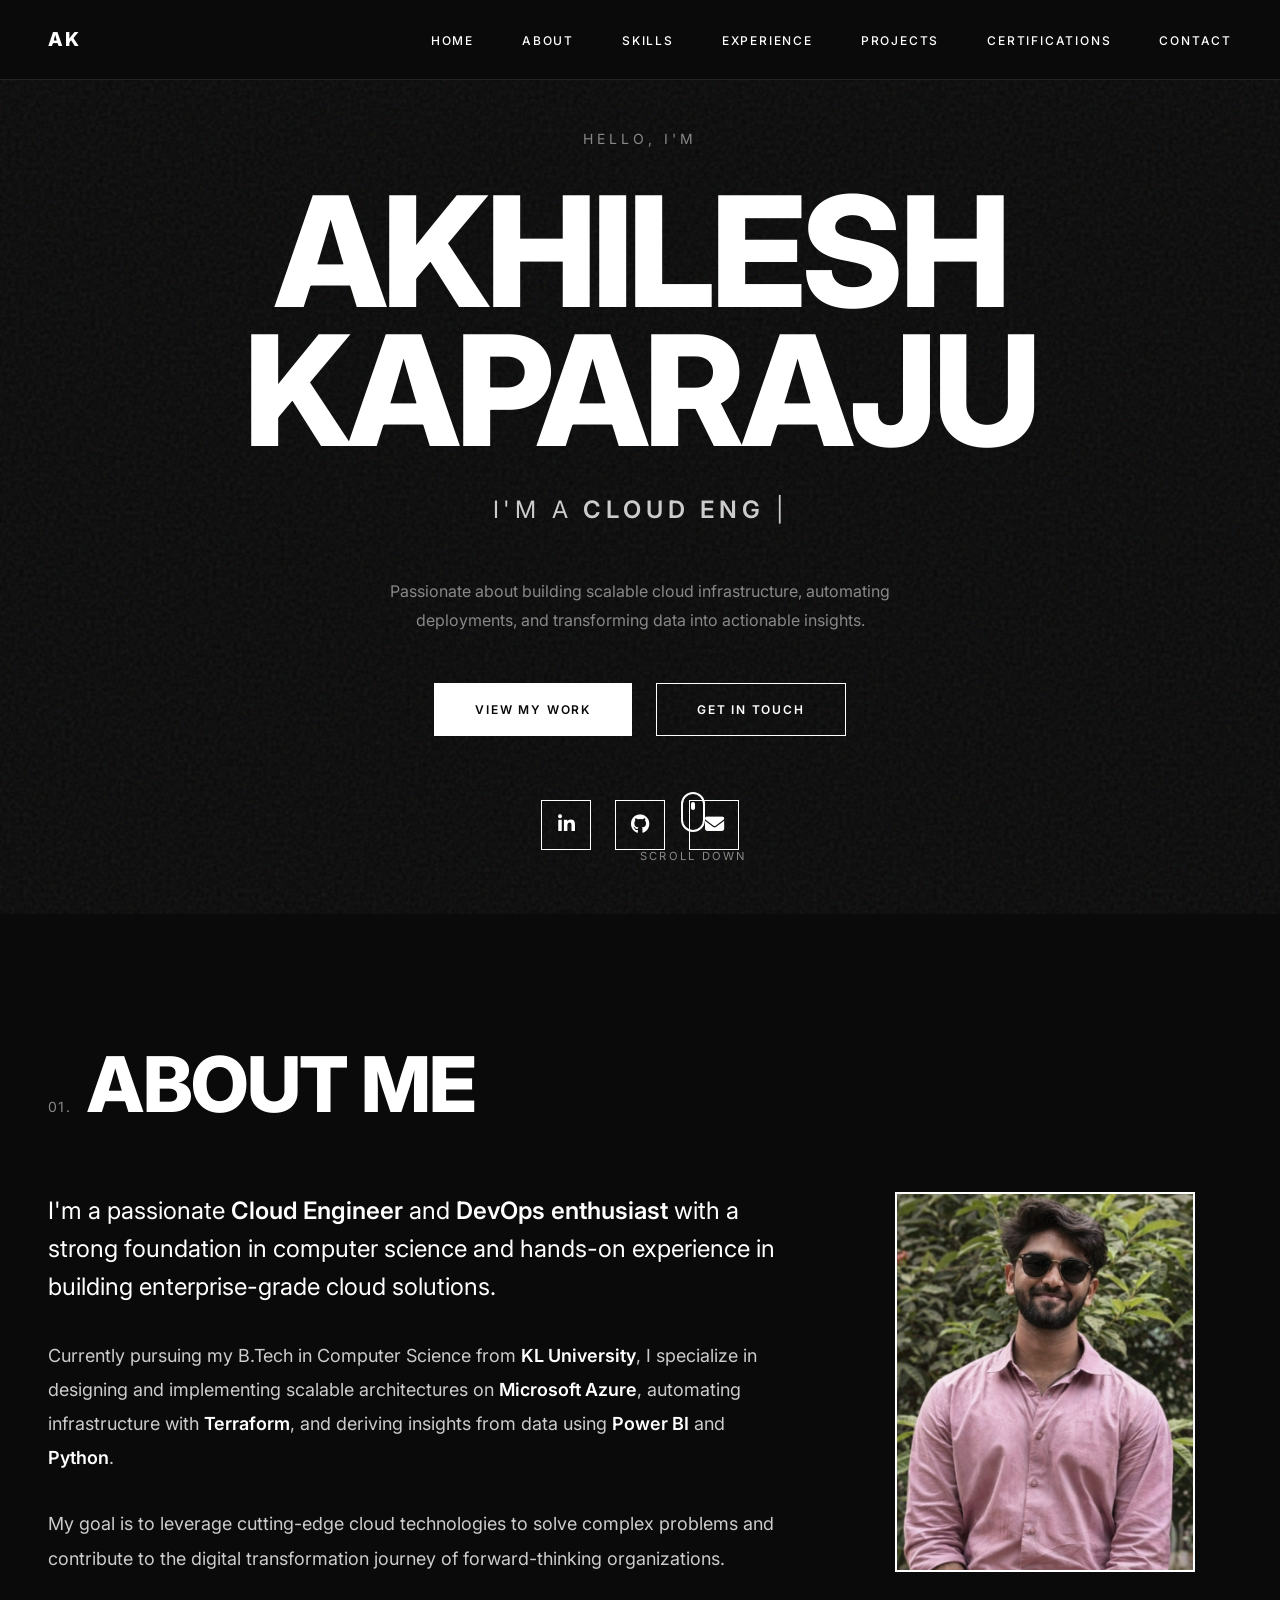
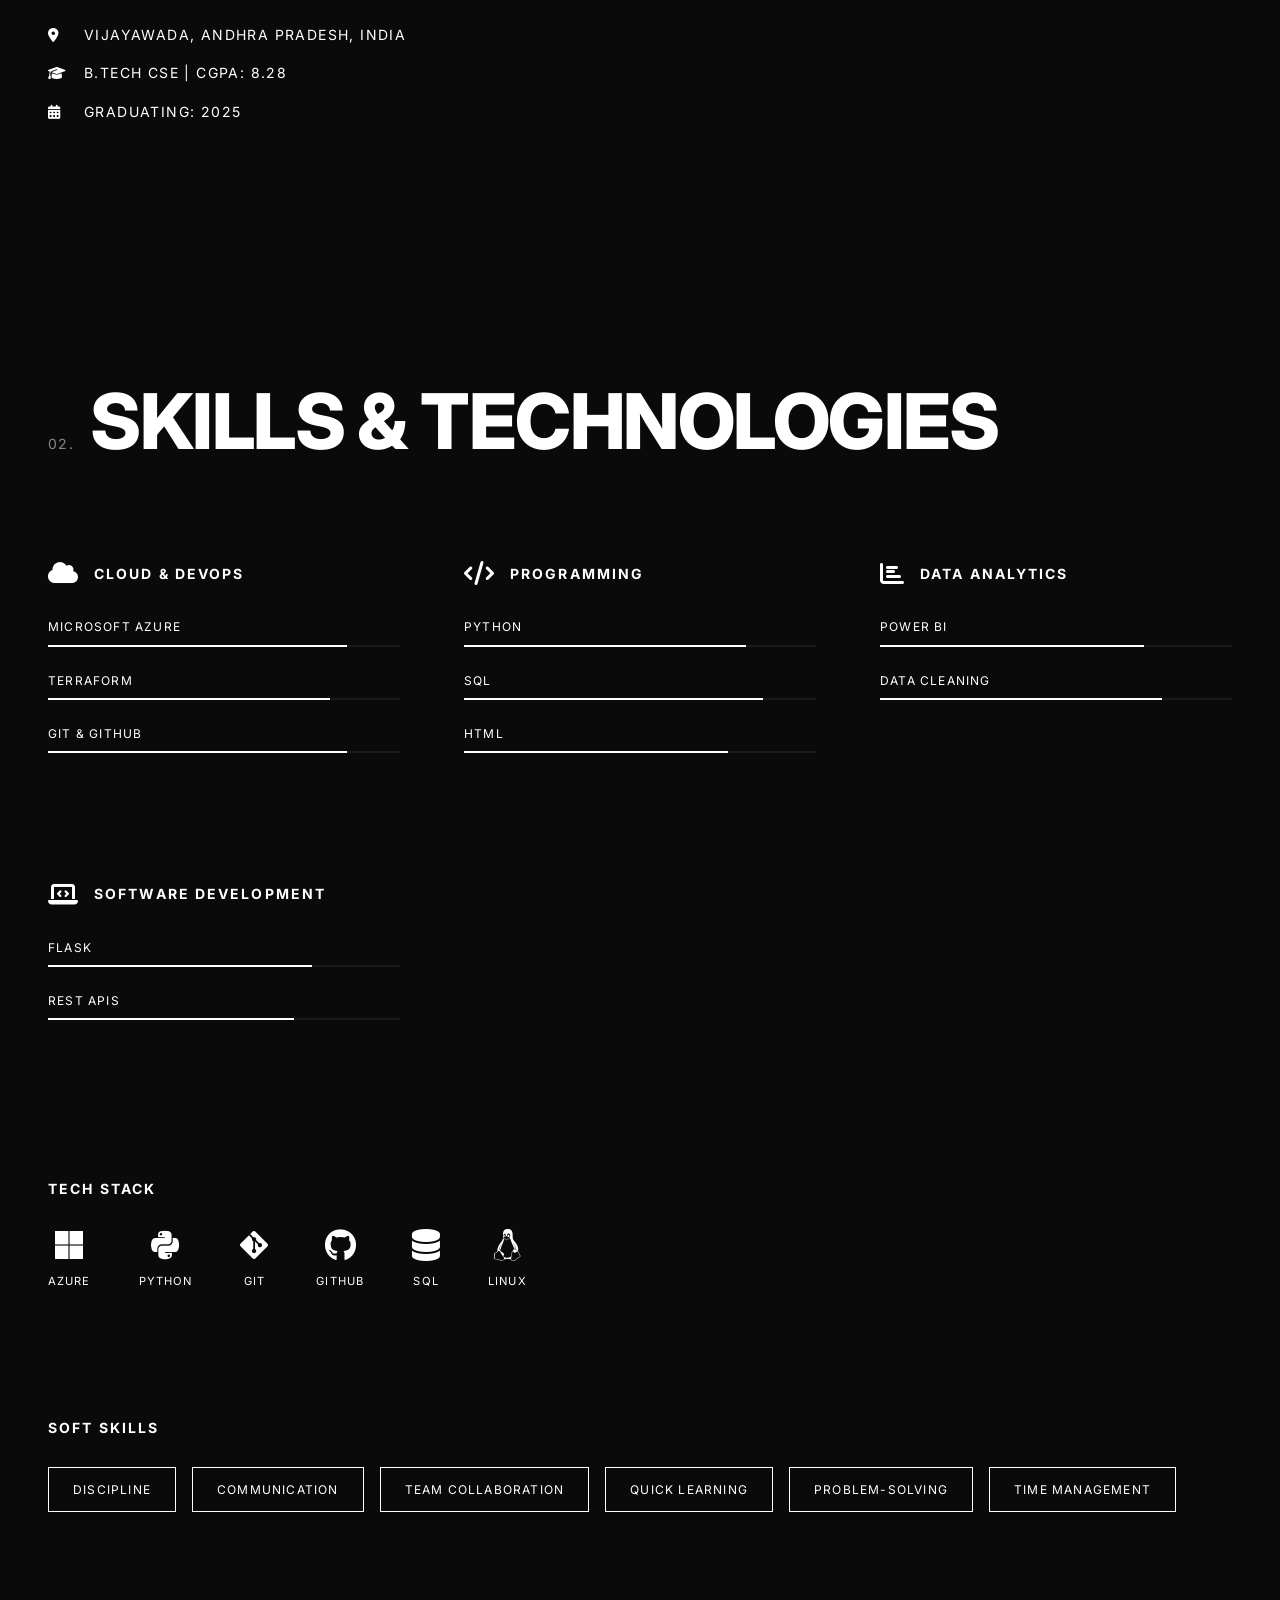
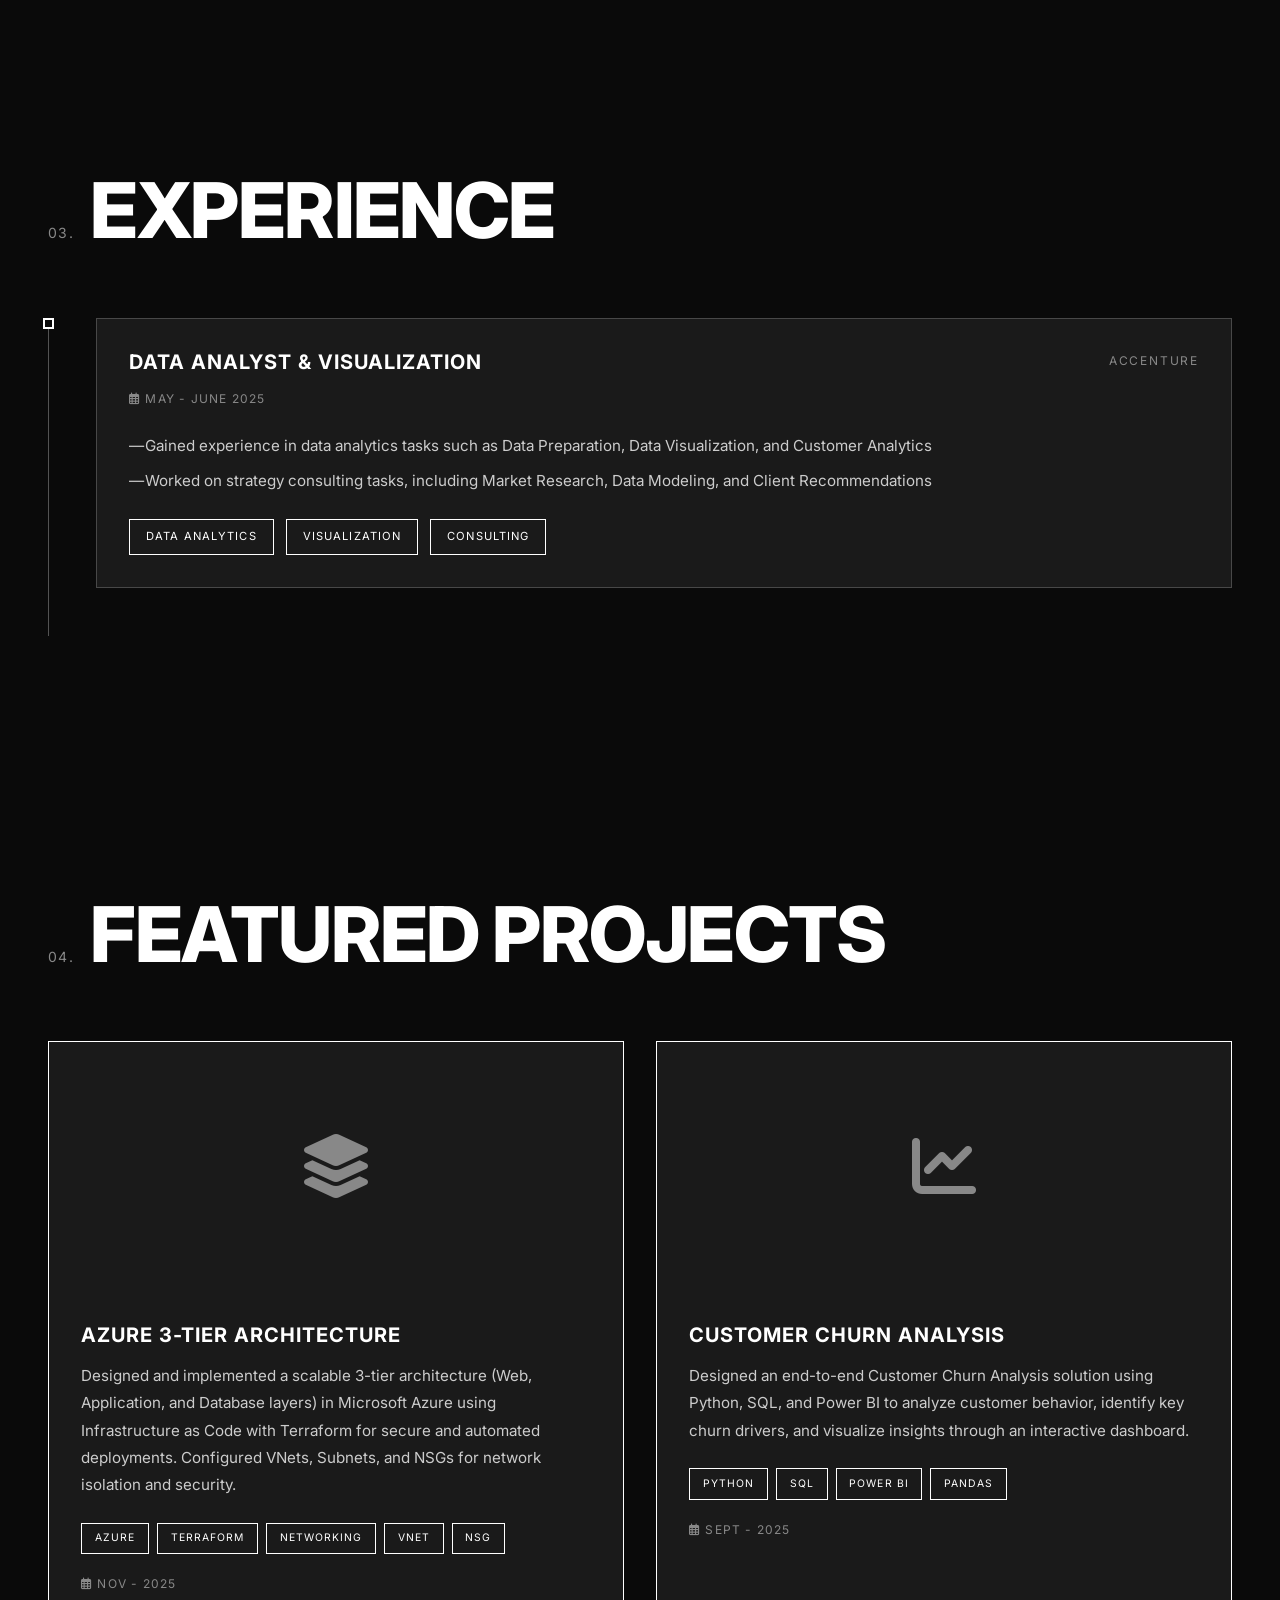
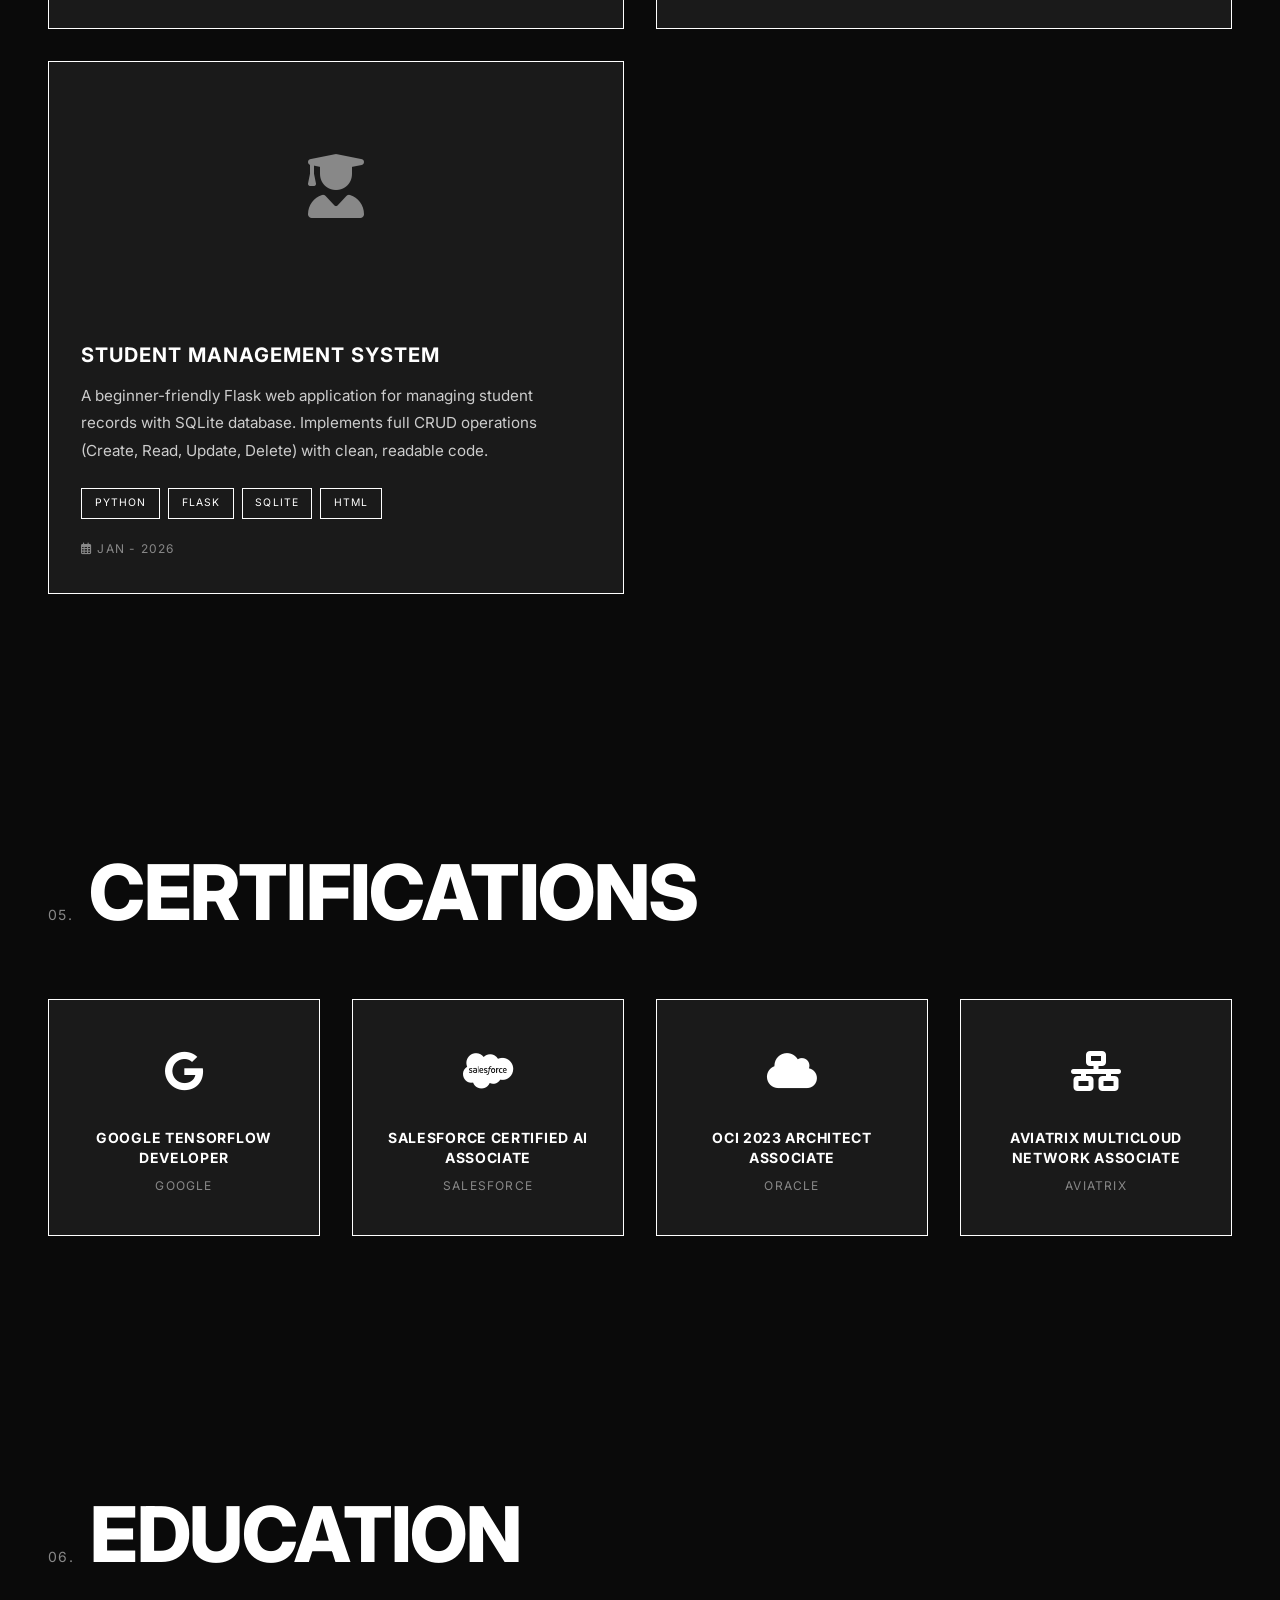
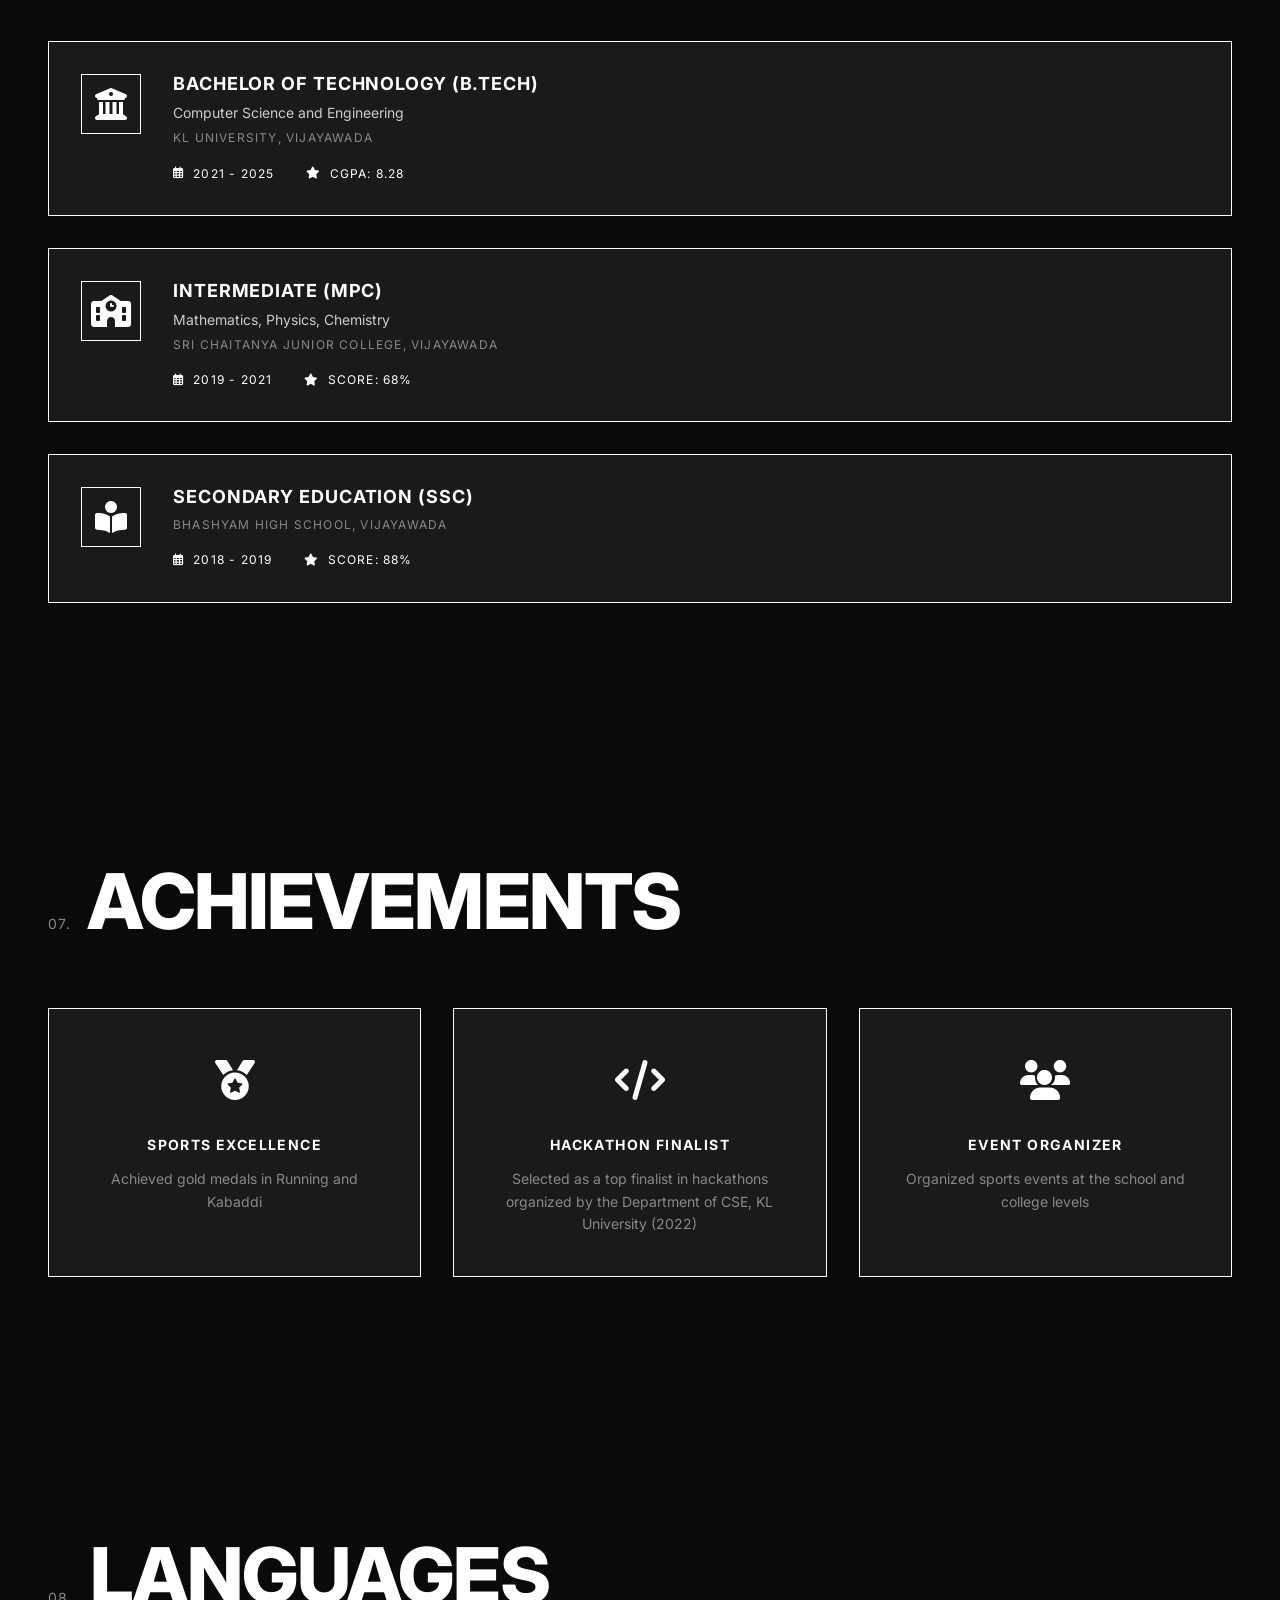
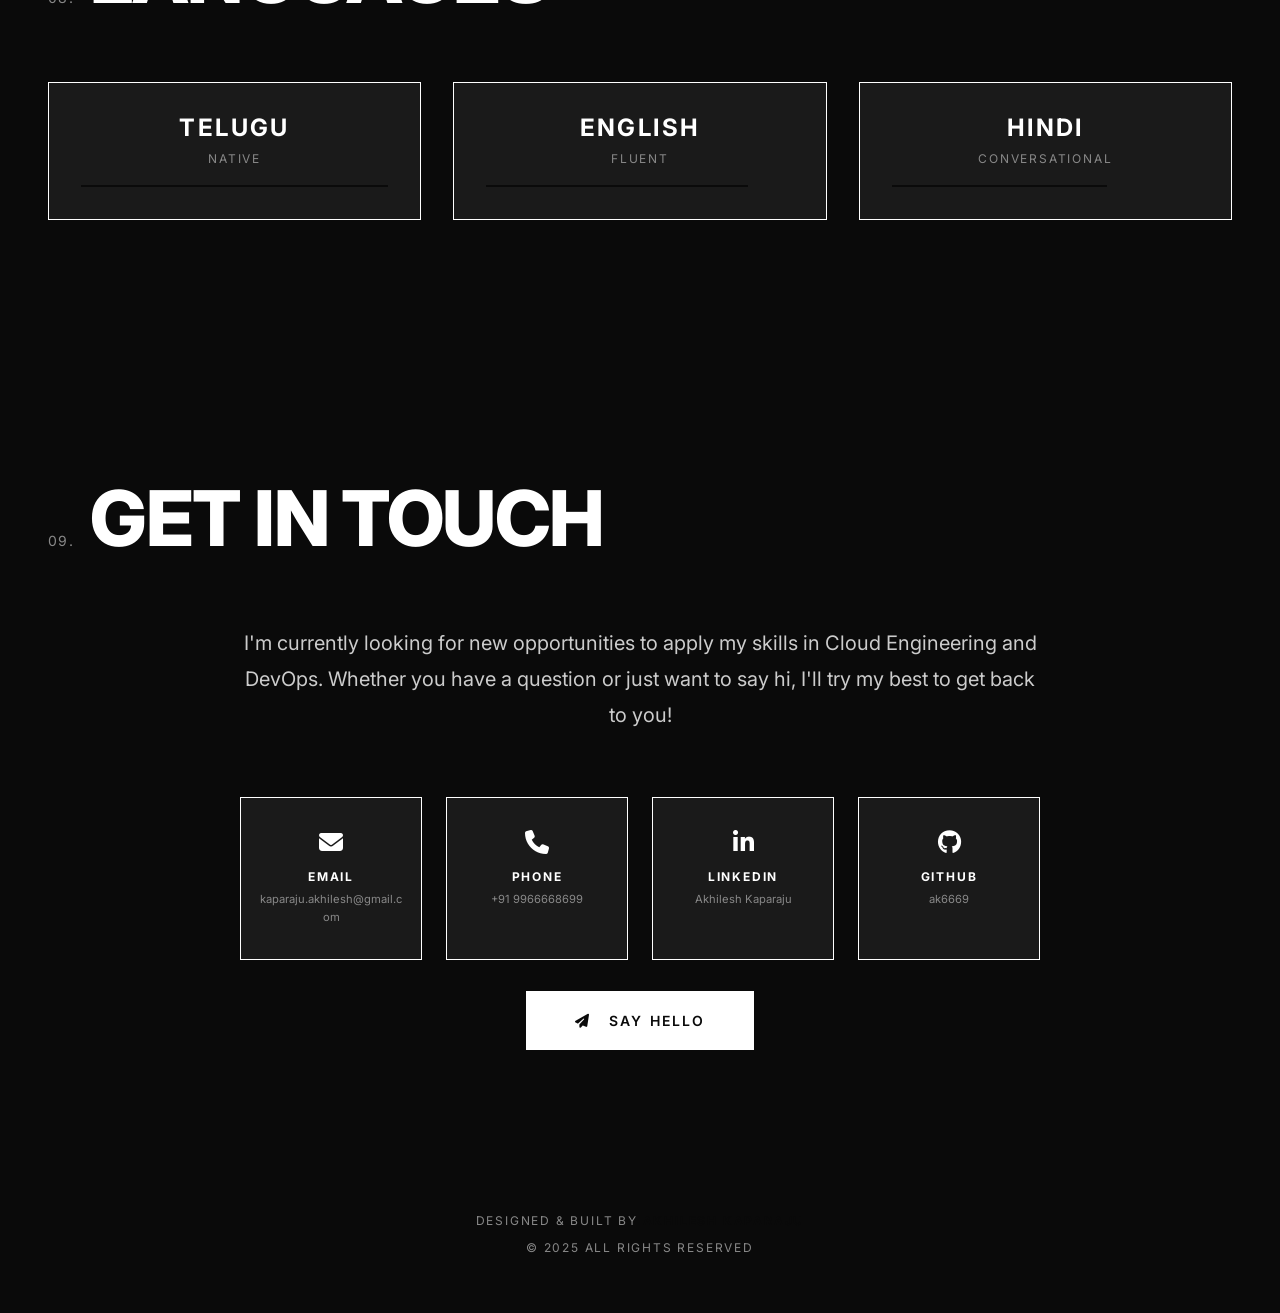
==== commit 186cfed7: "Update portfolio: Add Software Development skills, HTML, and enhance Azure project description" ====
--- a/index.html
+++ b/index.html
@@ -200,6 +200,15 @@
                                 <div class="skill-progress" data-progress="85"></div>
                             </div>
                         </div>
+                        <div class="skill-item">
+                            <div class="skill-info">
+                                <span class="skill-name">HTML</span>
+                                <span class="skill-percent">75%</span>
+                            </div>
+                            <div class="skill-bar">
+                                <div class="skill-progress" data-progress="75"></div>
+                            </div>
+                        </div>
                     </div>
                 </div>
                 <div class="skill-category">
@@ -224,6 +233,32 @@
                             </div>
                             <div class="skill-bar">
                                 <div class="skill-progress" data-progress="80"></div>
+                            </div>
+                        </div>
+                    </div>
+                </div>
+                <div class="skill-category">
+                    <div class="category-header">
+                        <i class="fas fa-laptop-code"></i>
+                        <h3>Software Development</h3>
+                    </div>
+                    <div class="skill-items">
+                        <div class="skill-item">
+                            <div class="skill-info">
+                                <span class="skill-name">Flask</span>
+                                <span class="skill-percent">75%</span>
+                            </div>
+                            <div class="skill-bar">
+                                <div class="skill-progress" data-progress="75"></div>
+                            </div>
+                        </div>
+                        <div class="skill-item">
+                            <div class="skill-info">
+                                <span class="skill-name">REST APIs</span>
+                                <span class="skill-percent">70%</span>
+                            </div>
+                            <div class="skill-bar">
+                                <div class="skill-progress" data-progress="70"></div>
                             </div>
                         </div>
                     </div>
@@ -331,7 +366,7 @@
                             Designed and implemented a scalable 3-tier architecture (Web, Application, and Database
                             layers)
                             in Microsoft Azure using Infrastructure as Code with Terraform for secure and automated
-                            deployments.
+                            deployments. Configured VNets, Subnets, and NSGs for network isolation and security.
                         </p>
                         <div class="project-tech">
                             <span>Azure</span>
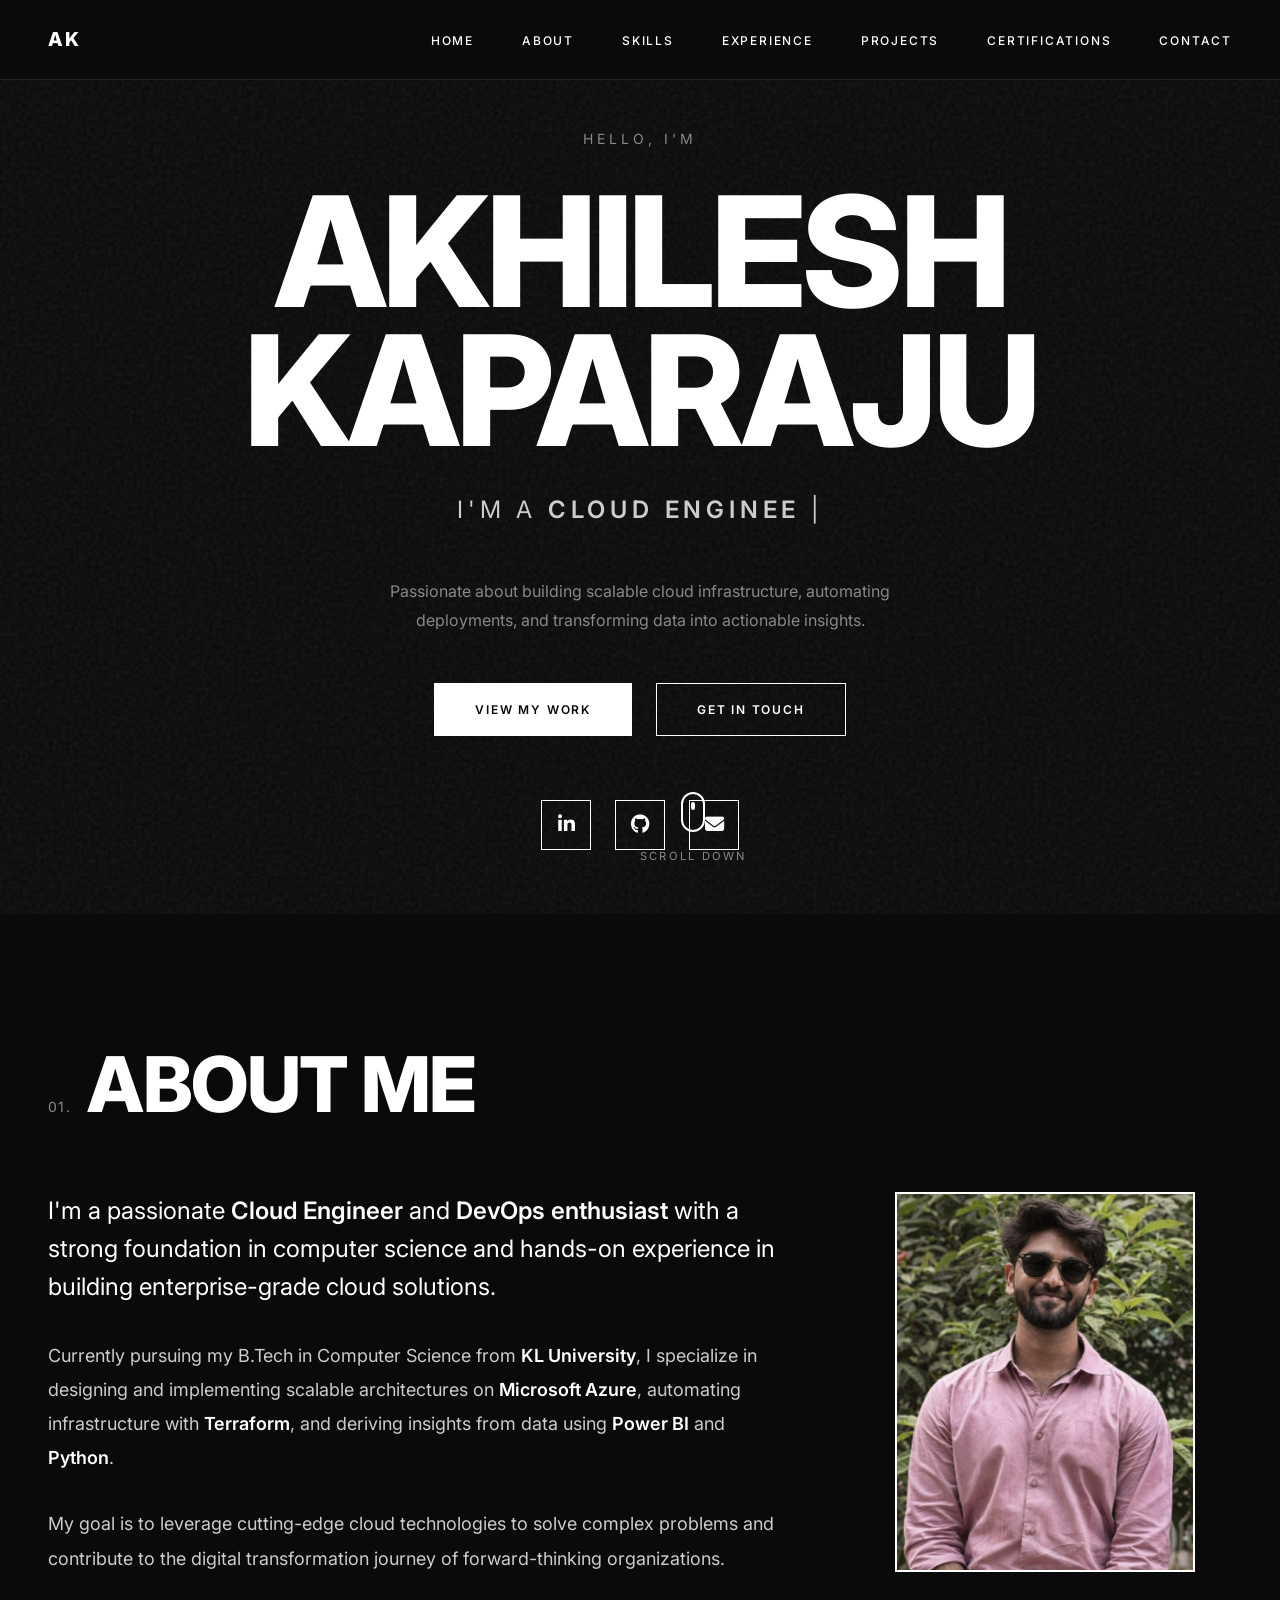
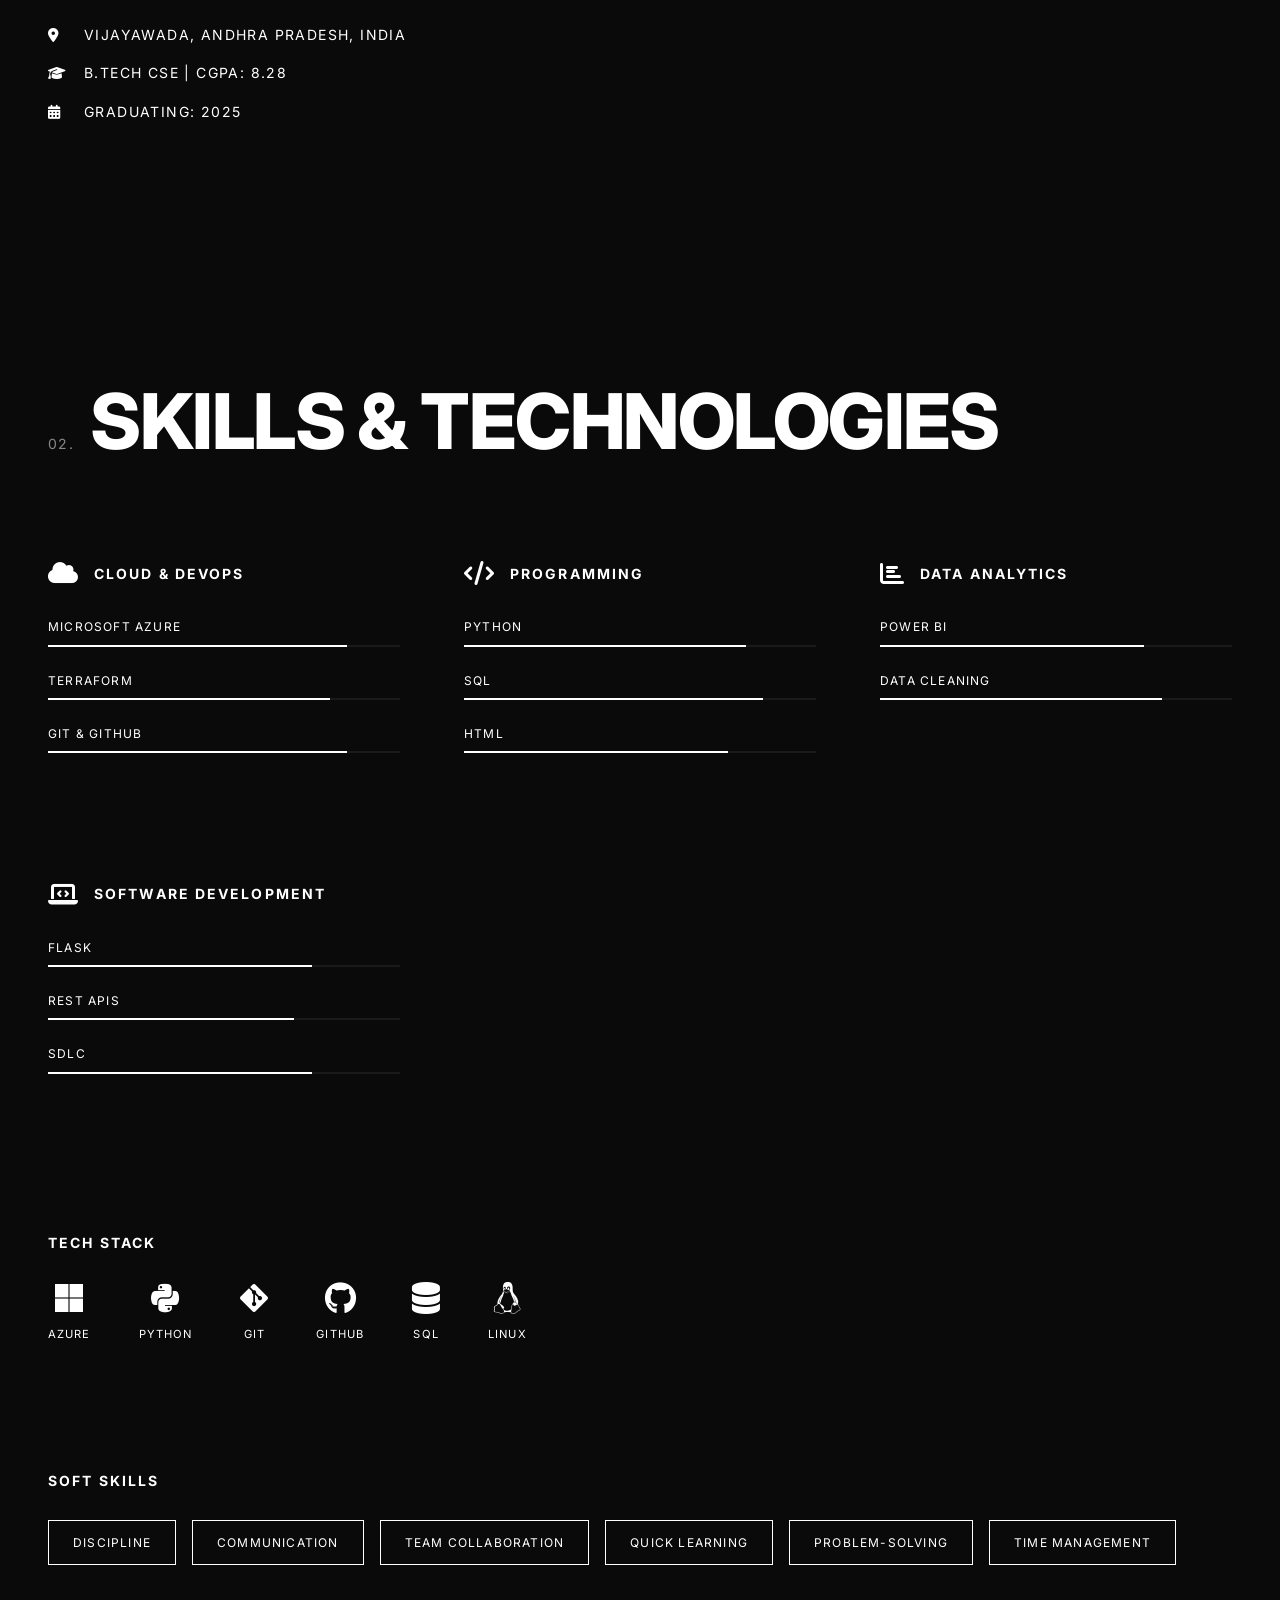
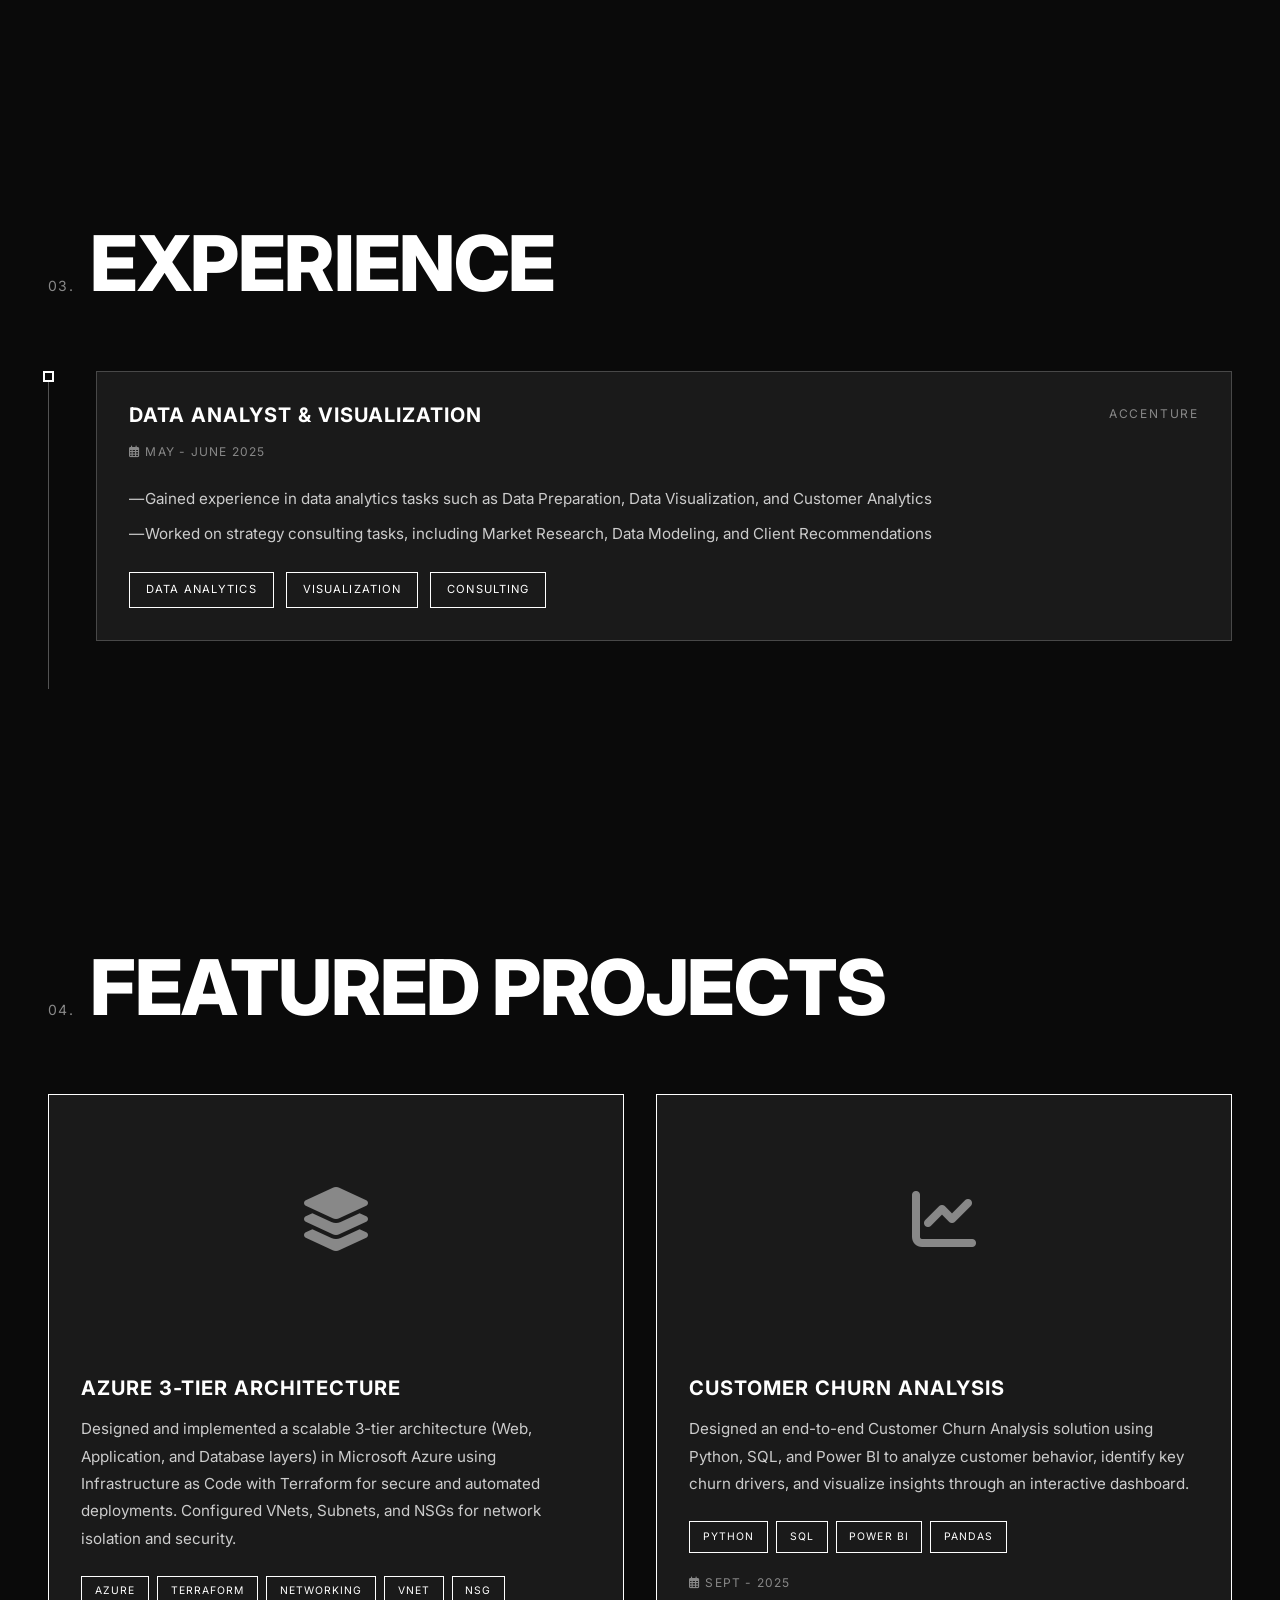
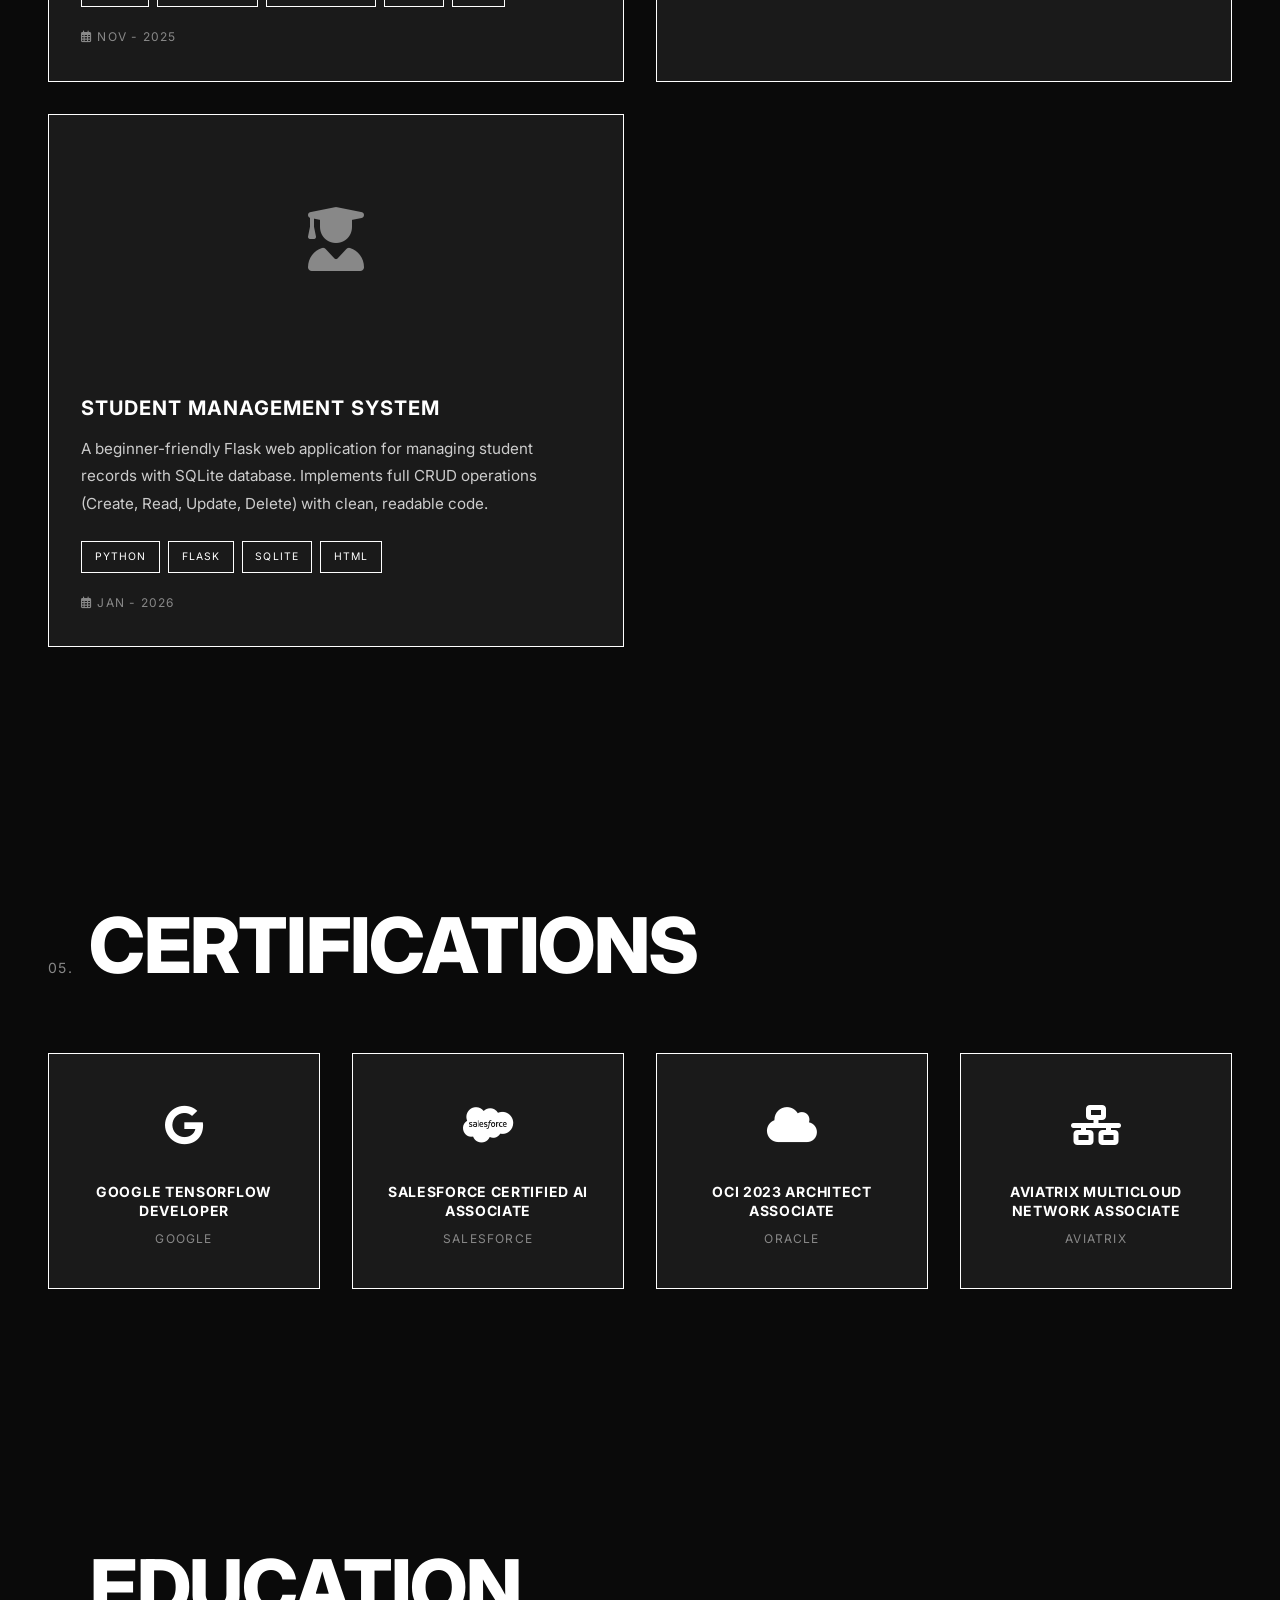
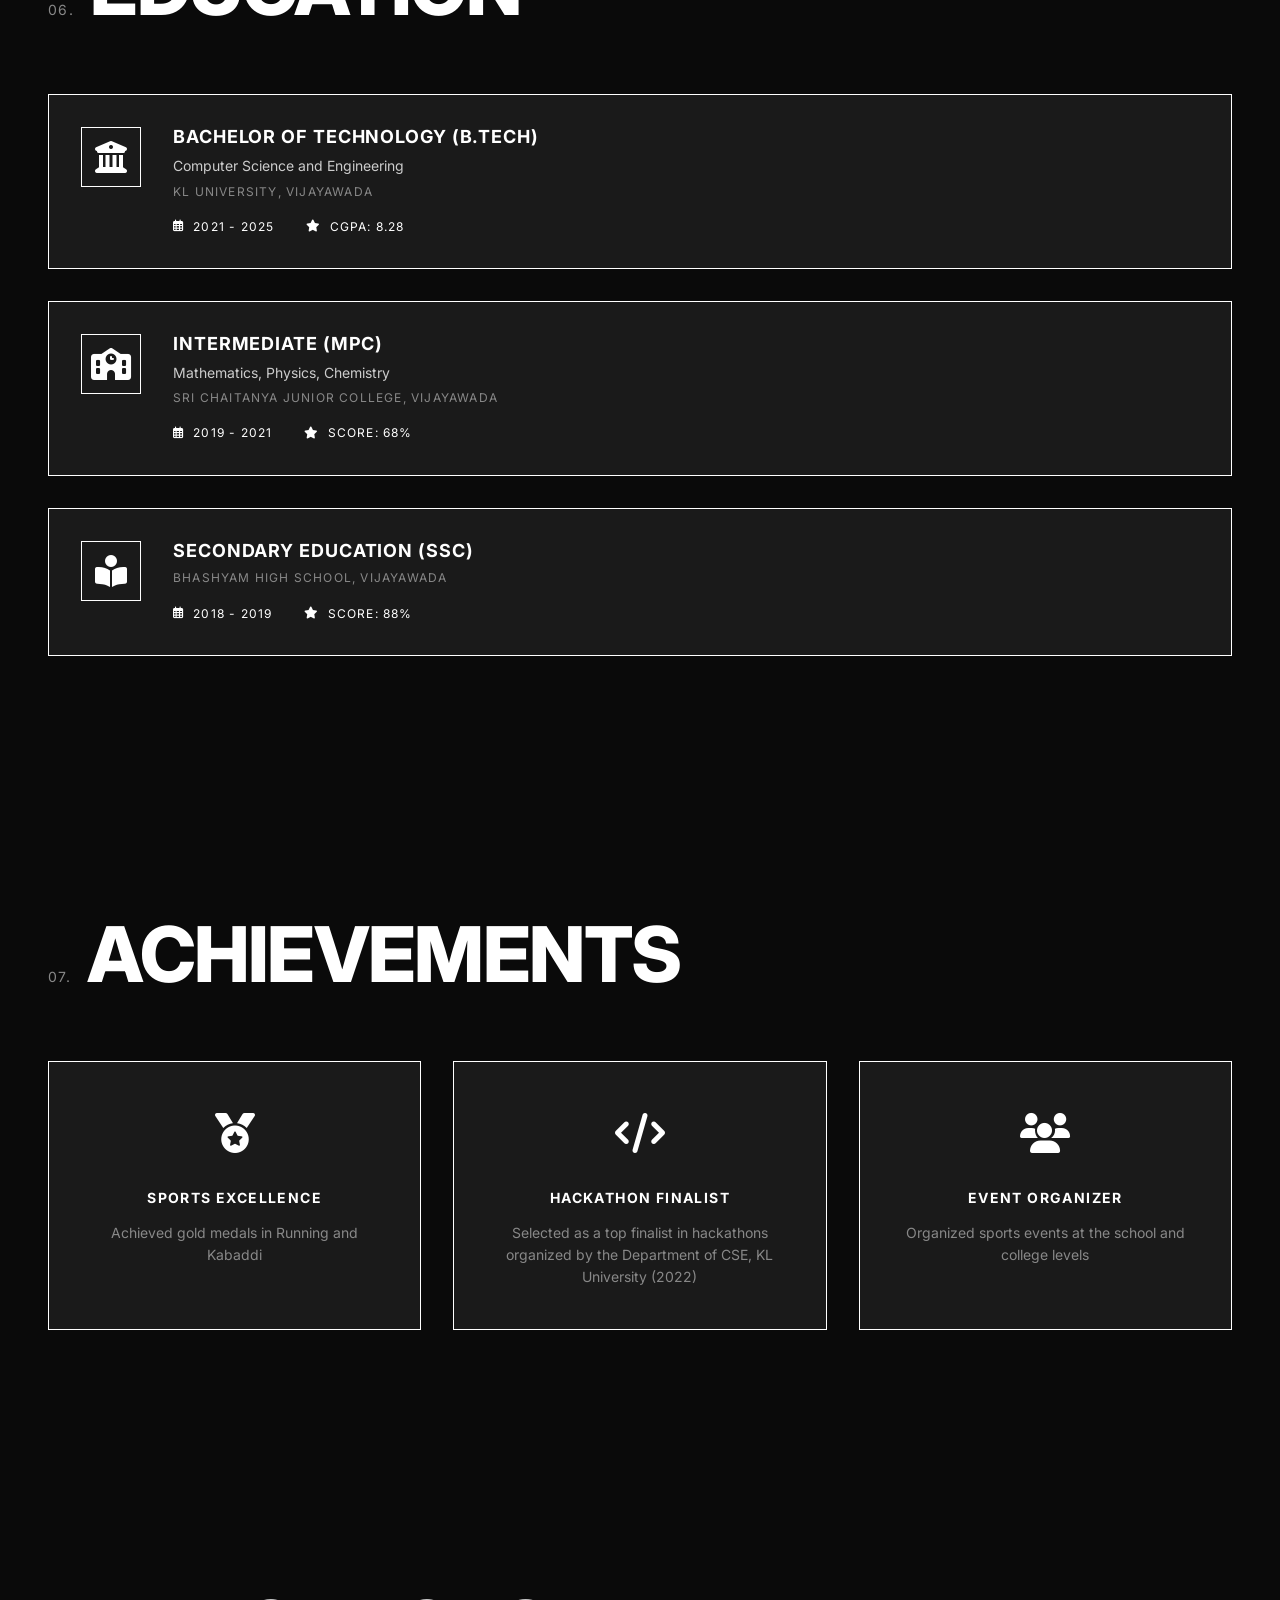
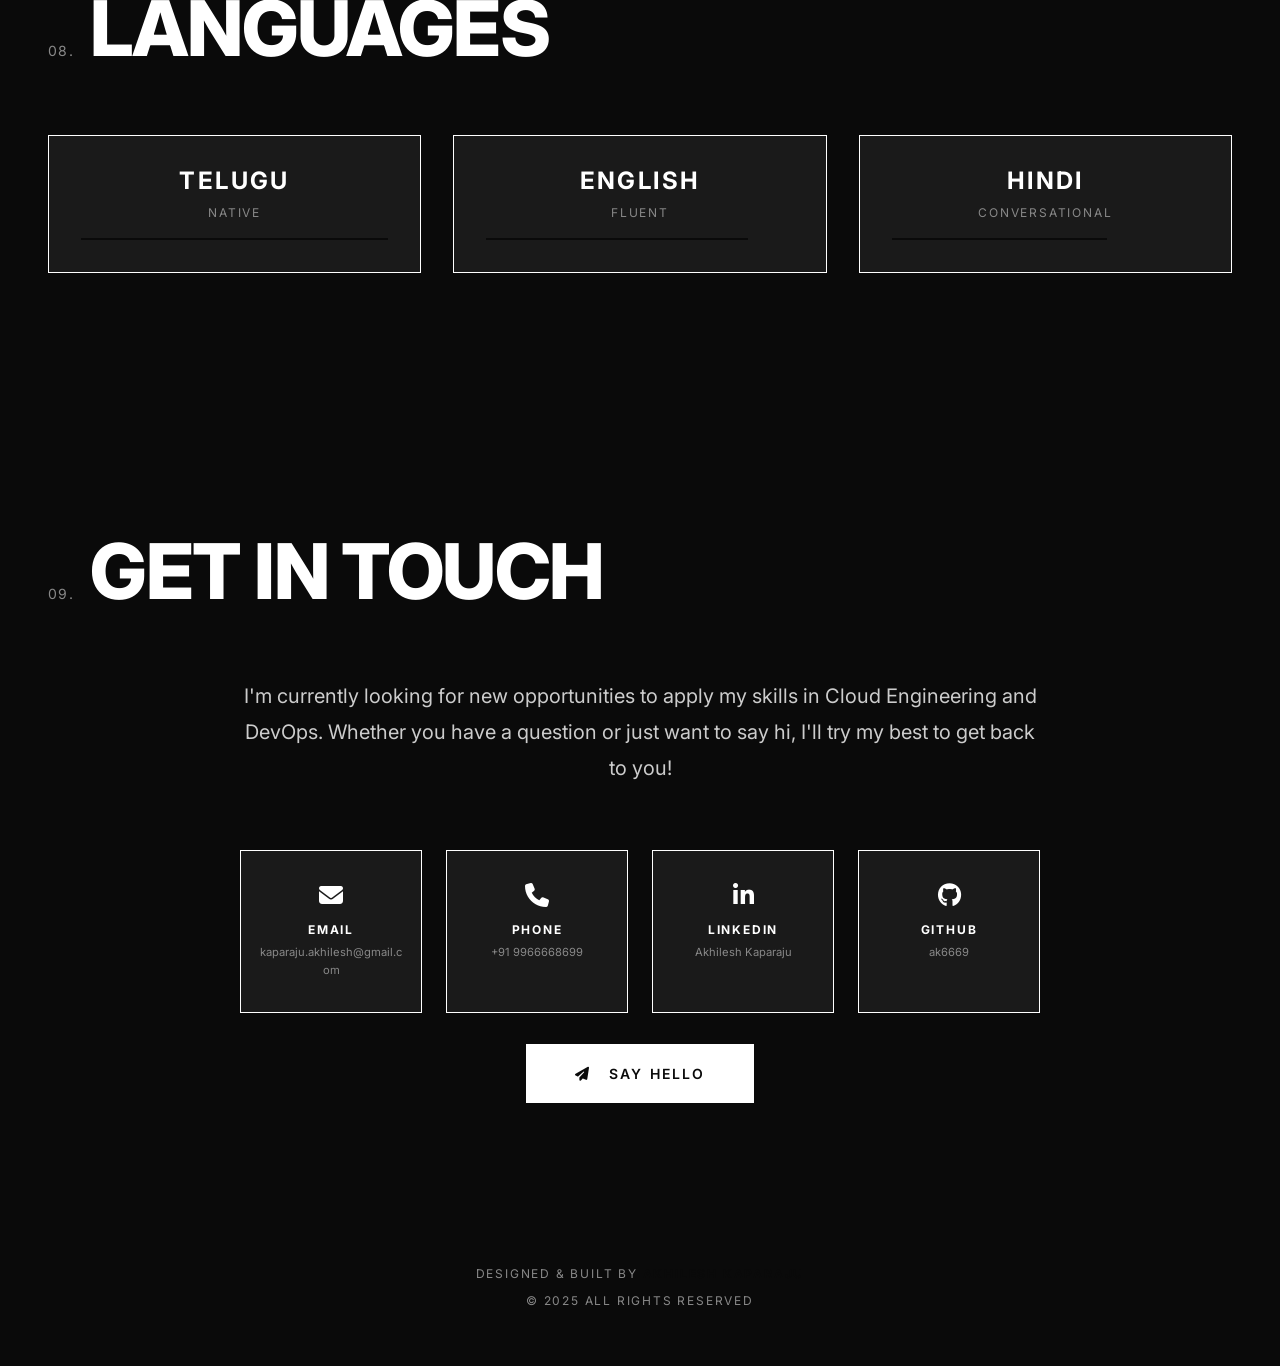
==== commit 3b6773ad: "Add SDLC skill to Software Development category" ====
--- a/index.html
+++ b/index.html
@@ -259,6 +259,15 @@
                             </div>
                             <div class="skill-bar">
                                 <div class="skill-progress" data-progress="70"></div>
+                            </div>
+                        </div>
+                        <div class="skill-item">
+                            <div class="skill-info">
+                                <span class="skill-name">SDLC</span>
+                                <span class="skill-percent">75%</span>
+                            </div>
+                            <div class="skill-bar">
+                                <div class="skill-progress" data-progress="75"></div>
                             </div>
                         </div>
                     </div>
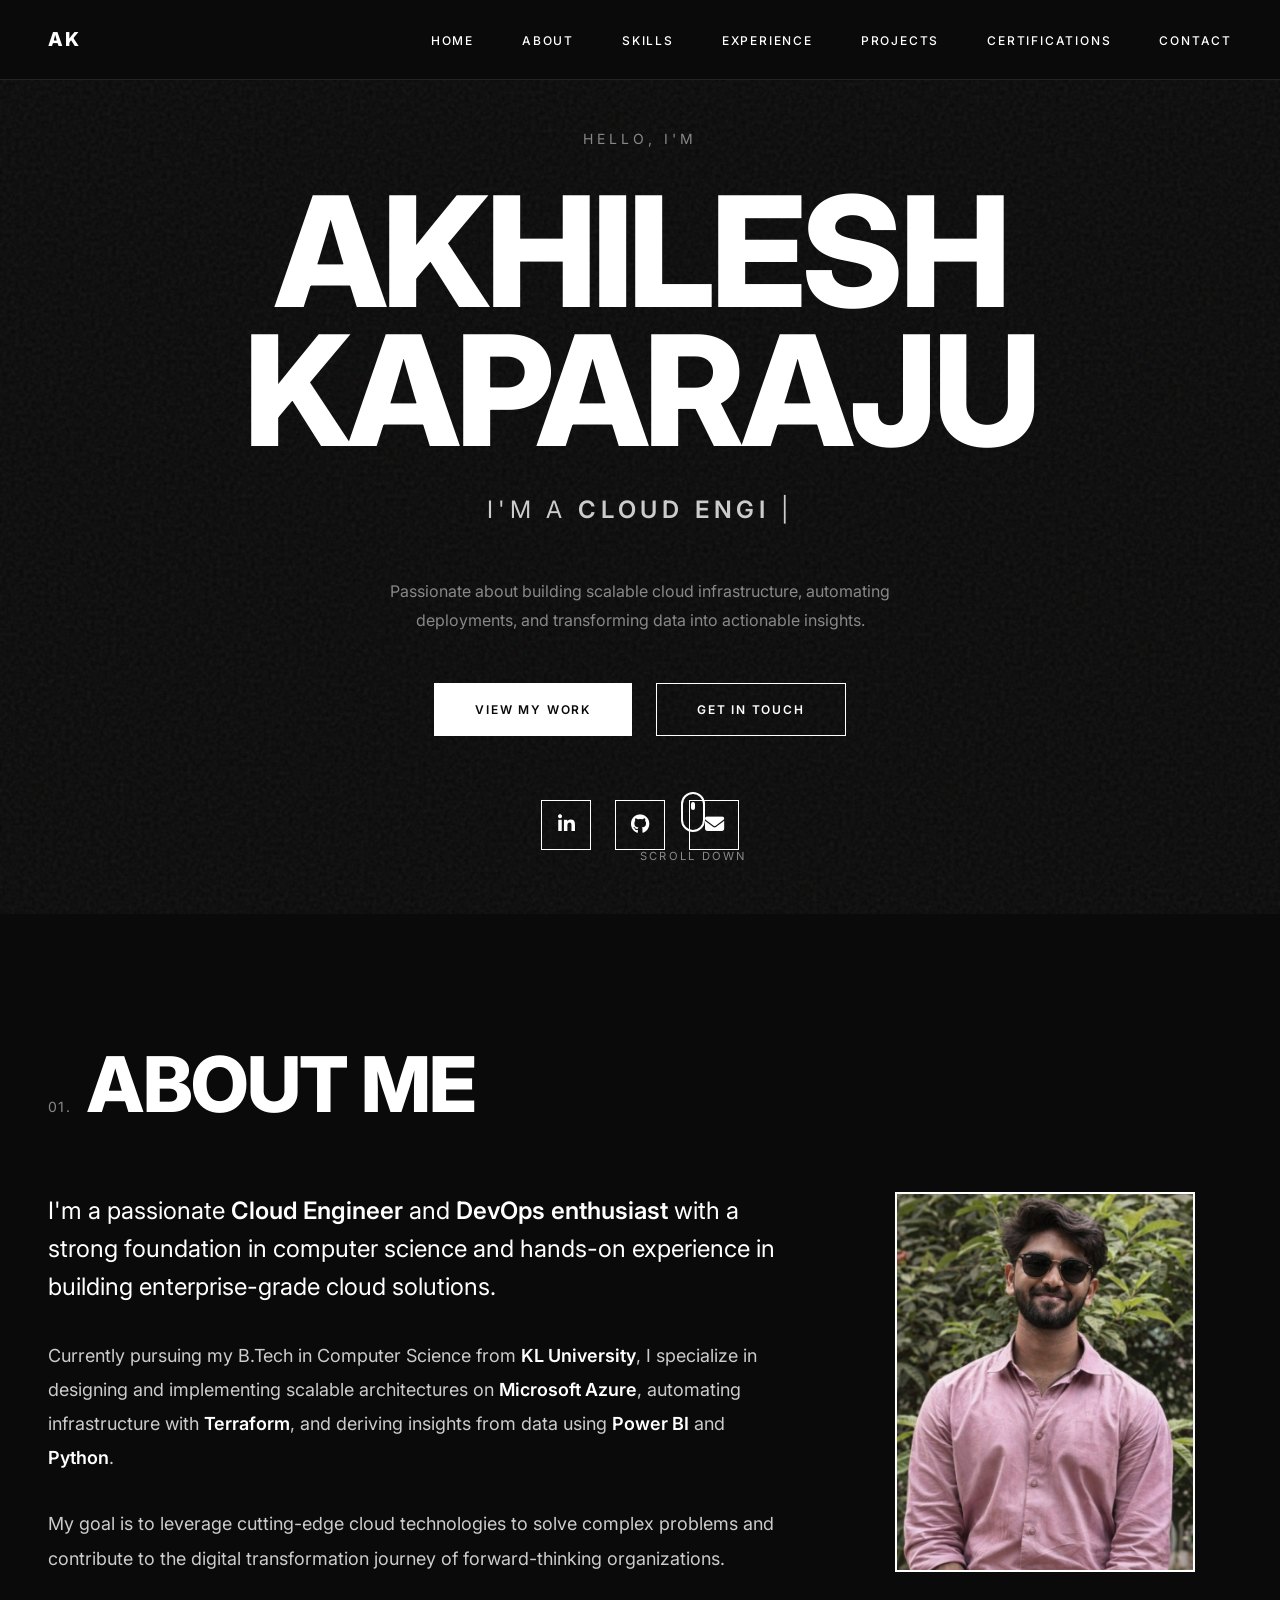
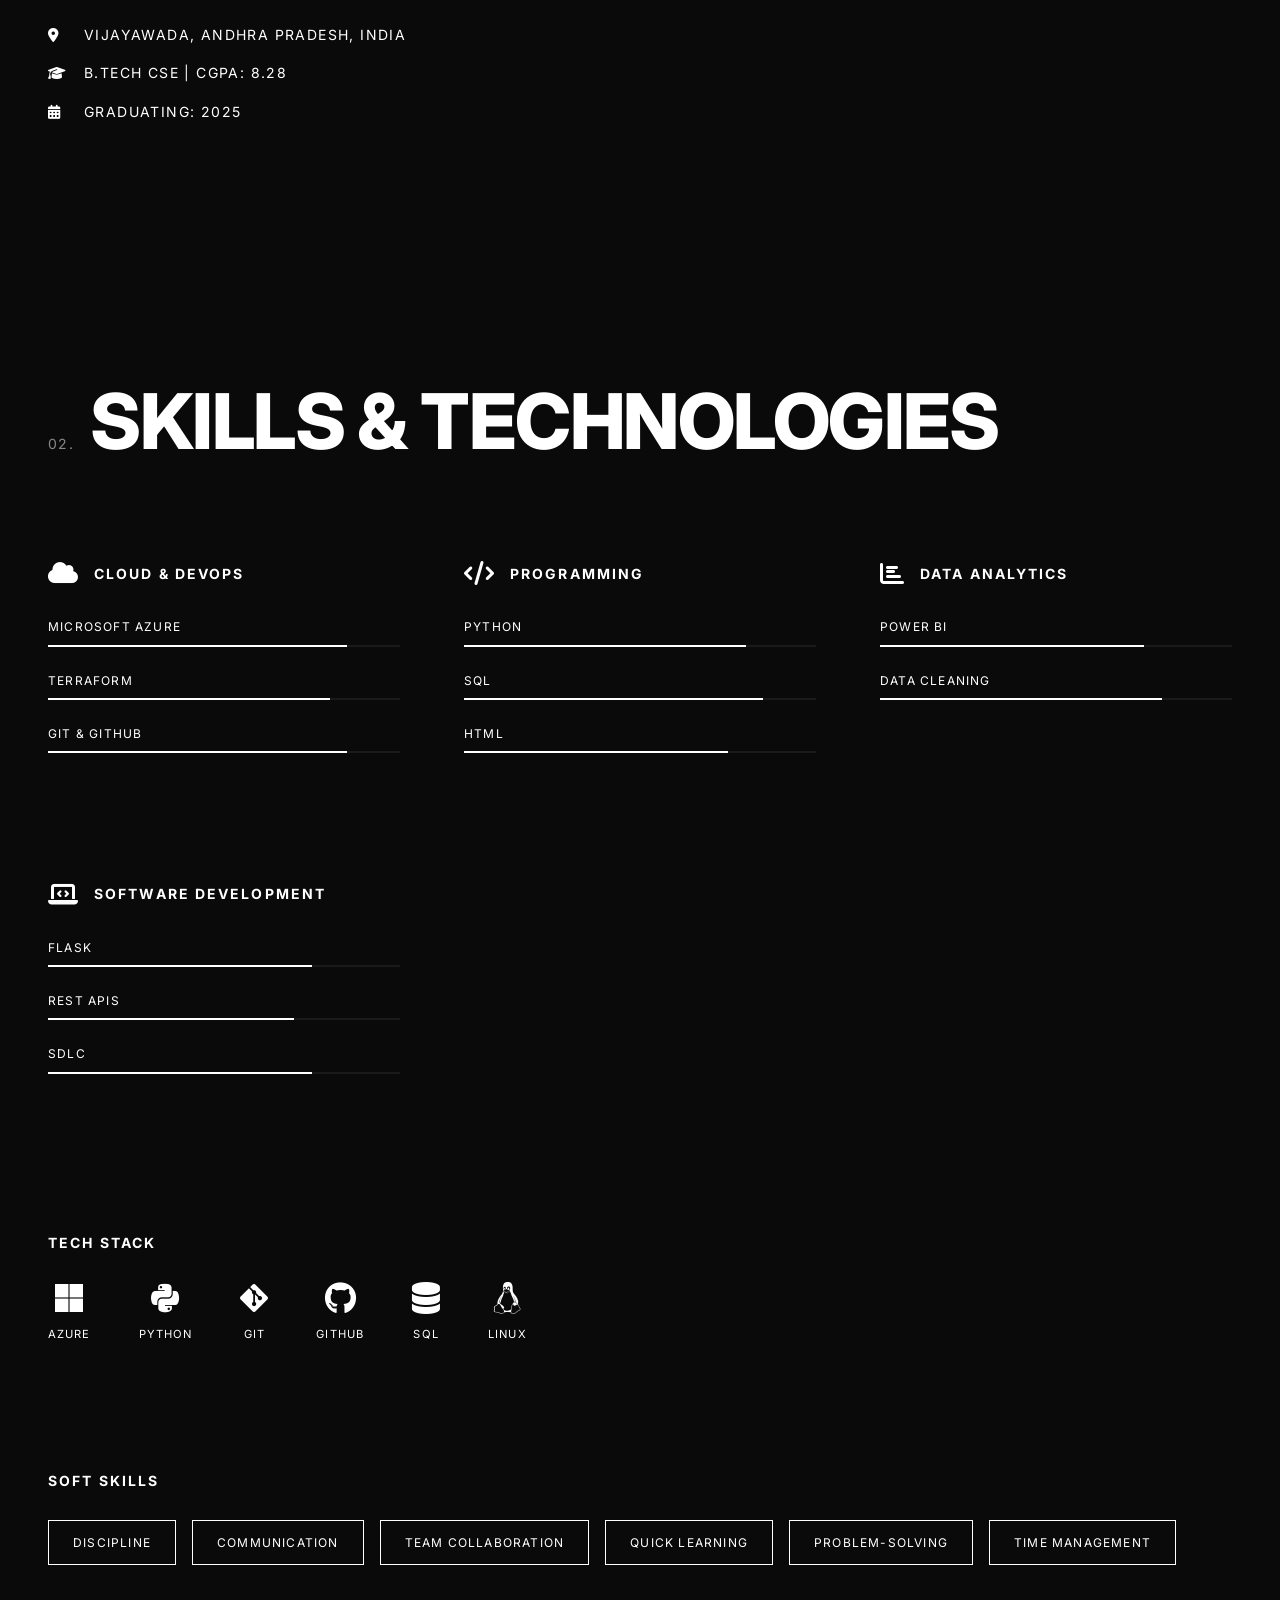
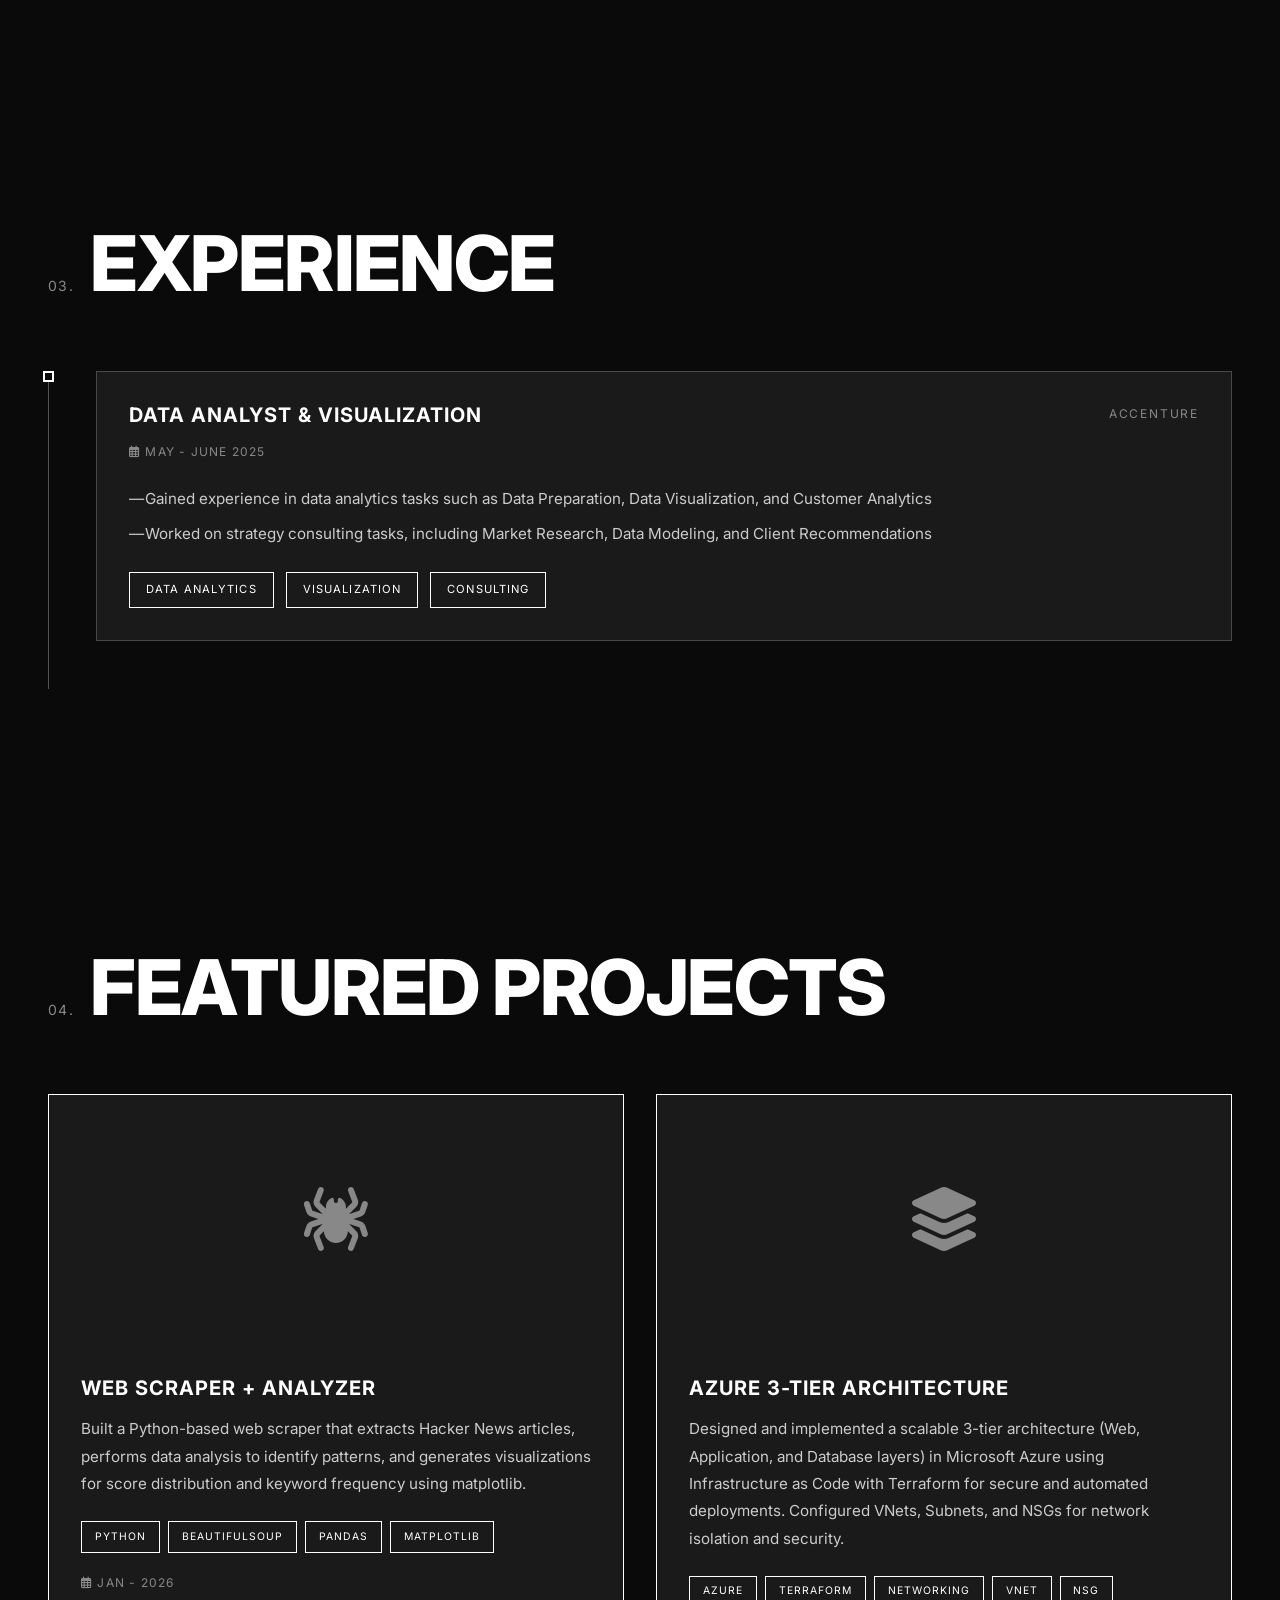
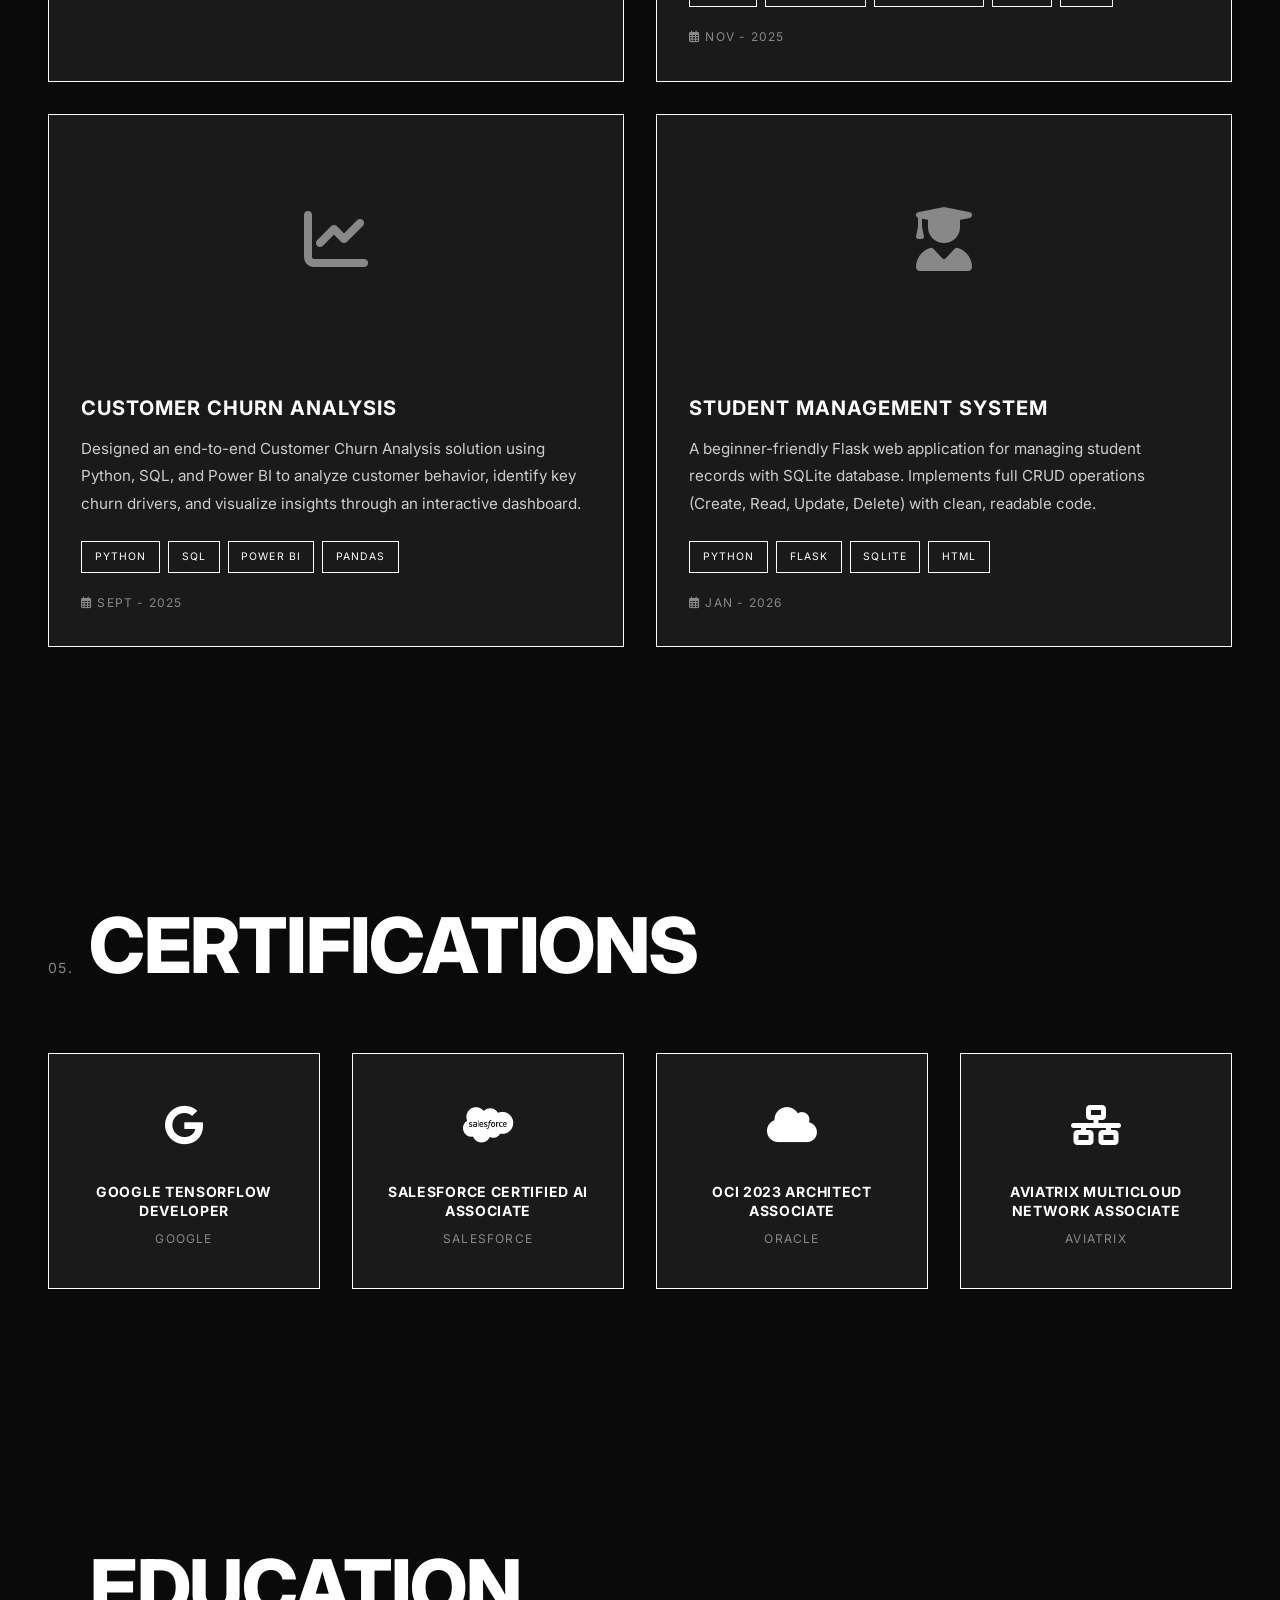
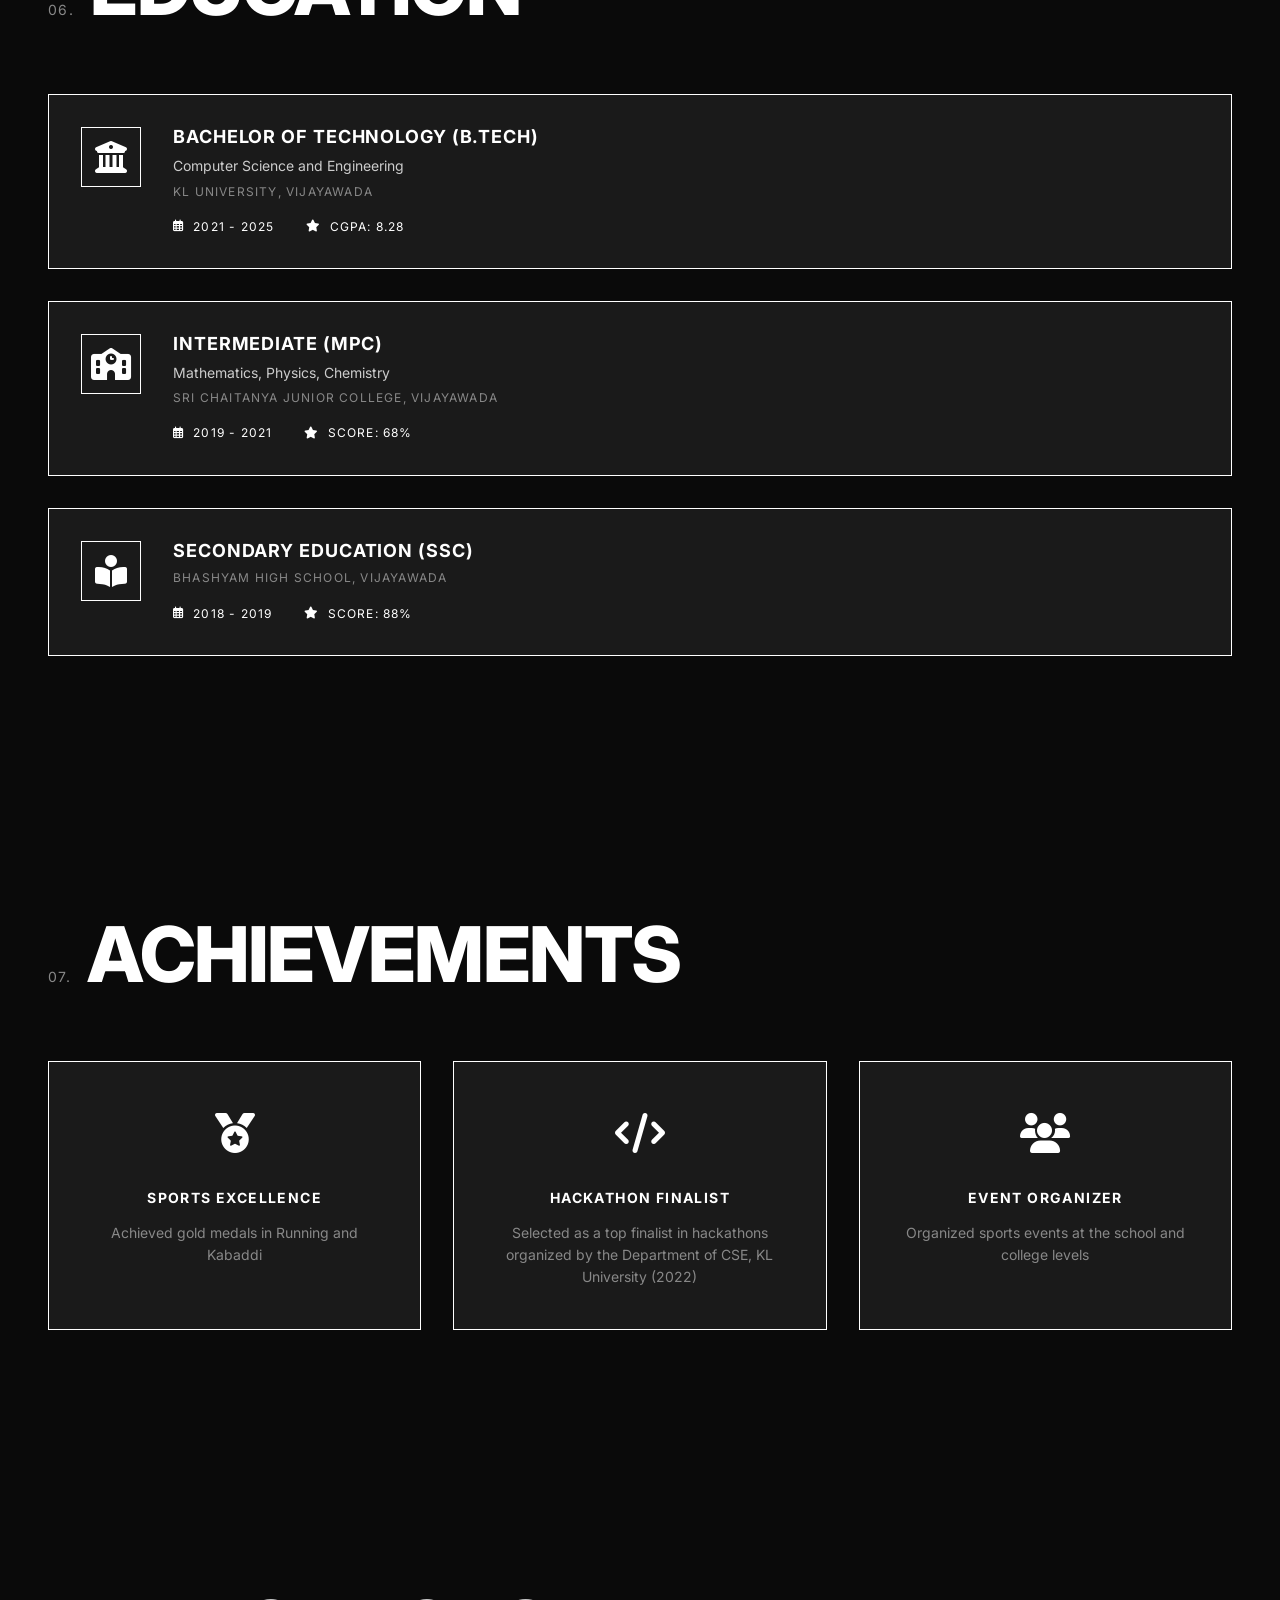
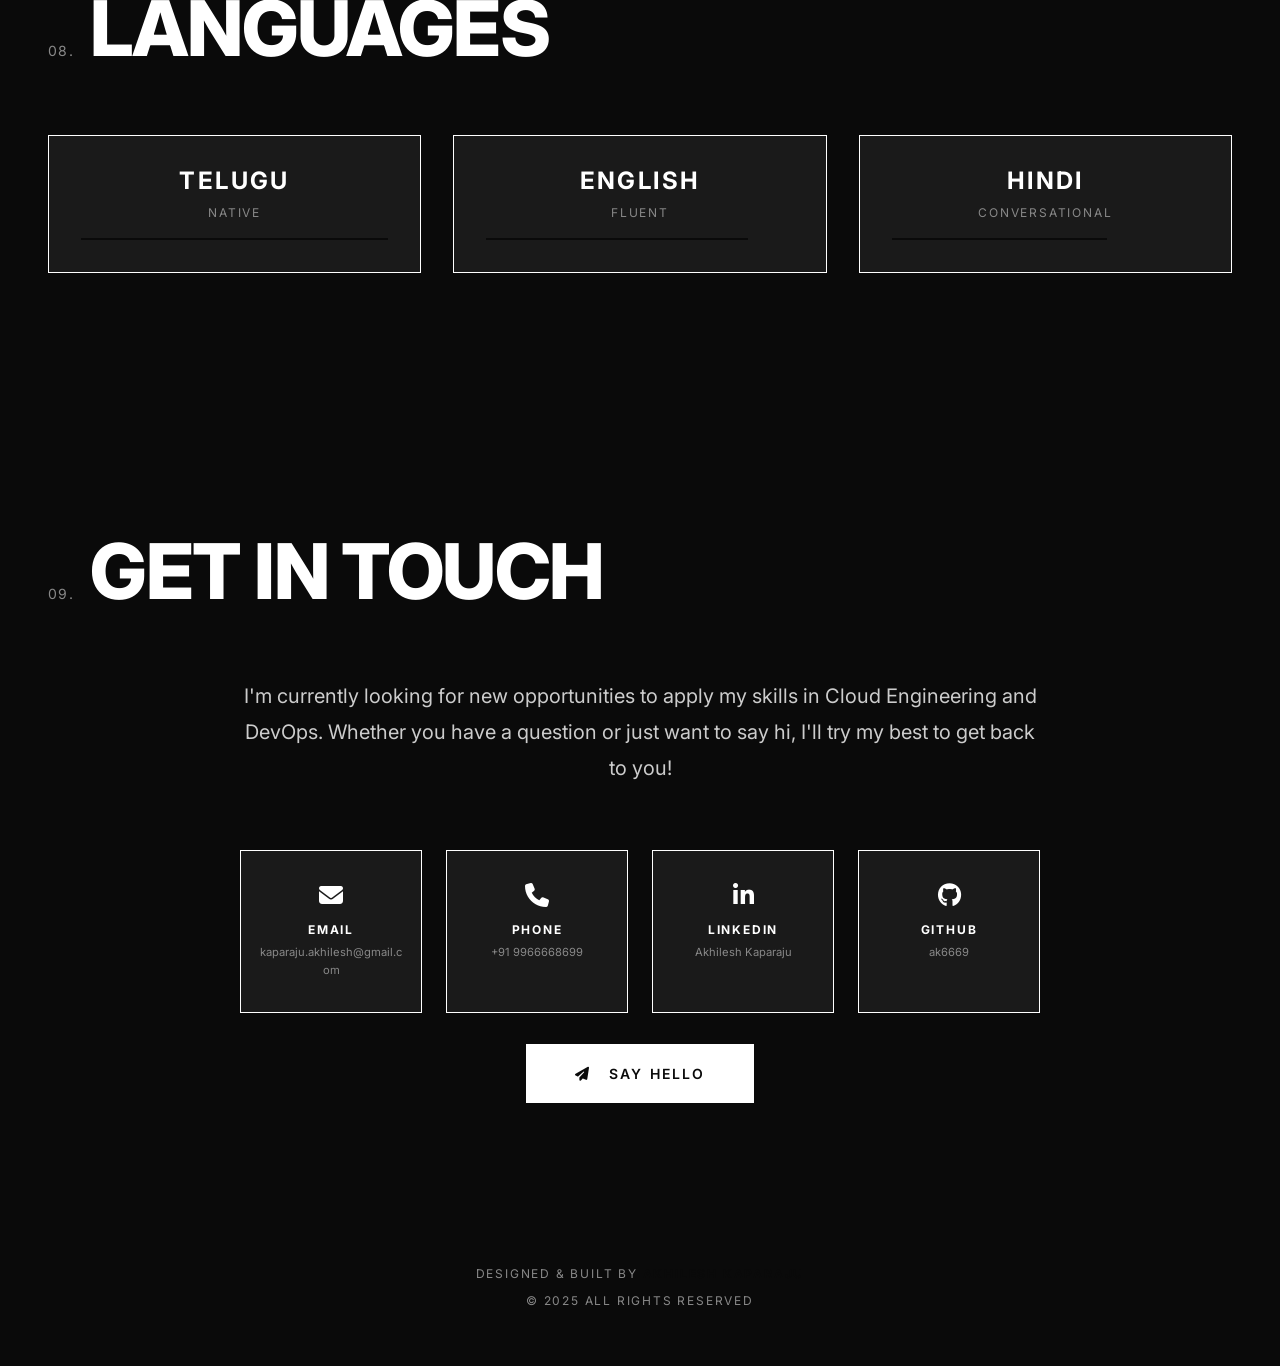
==== commit cfd510e9: "Add Web Scraper + Analyzer project to portfolio" ====
--- a/index.html
+++ b/index.html
@@ -357,6 +357,35 @@
                 <span class="title-number">04.</span> Featured Projects
             </h2>
             <div class="projects-grid">
+                <a href="https://github.com/ak6669/Web-Scraper-Analyzer" target="_blank" class="project-card glass-card"
+                    style="text-decoration: none; color: inherit; display: block;">
+                    <div class="project-image">
+                        <div class="project-overlay">
+                            <span class="project-link">
+                                <i class="fab fa-github"></i>
+                            </span>
+                        </div>
+                        <div class="project-icon">
+                            <i class="fas fa-spider"></i>
+                        </div>
+                    </div>
+                    <div class="project-info">
+                        <h3 class="project-title">Web Scraper + Analyzer</h3>
+                        <p class="project-description">
+                            Built a Python-based web scraper that extracts Hacker News articles, performs data analysis
+                            to identify patterns, and generates visualizations for score distribution and keyword
+                            frequency
+                            using matplotlib.
+                        </p>
+                        <div class="project-tech">
+                            <span>Python</span>
+                            <span>BeautifulSoup</span>
+                            <span>Pandas</span>
+                            <span>Matplotlib</span>
+                        </div>
+                        <span class="project-date"><i class="far fa-calendar-alt"></i> Jan - 2026</span>
+                    </div>
+                </a>
                 <a href="https://github.com/ak6669/azure-three-tier-terraform" target="_blank"
                     class="project-card glass-card" style="text-decoration: none; color: inherit; display: block;">
                     <div class="project-image">
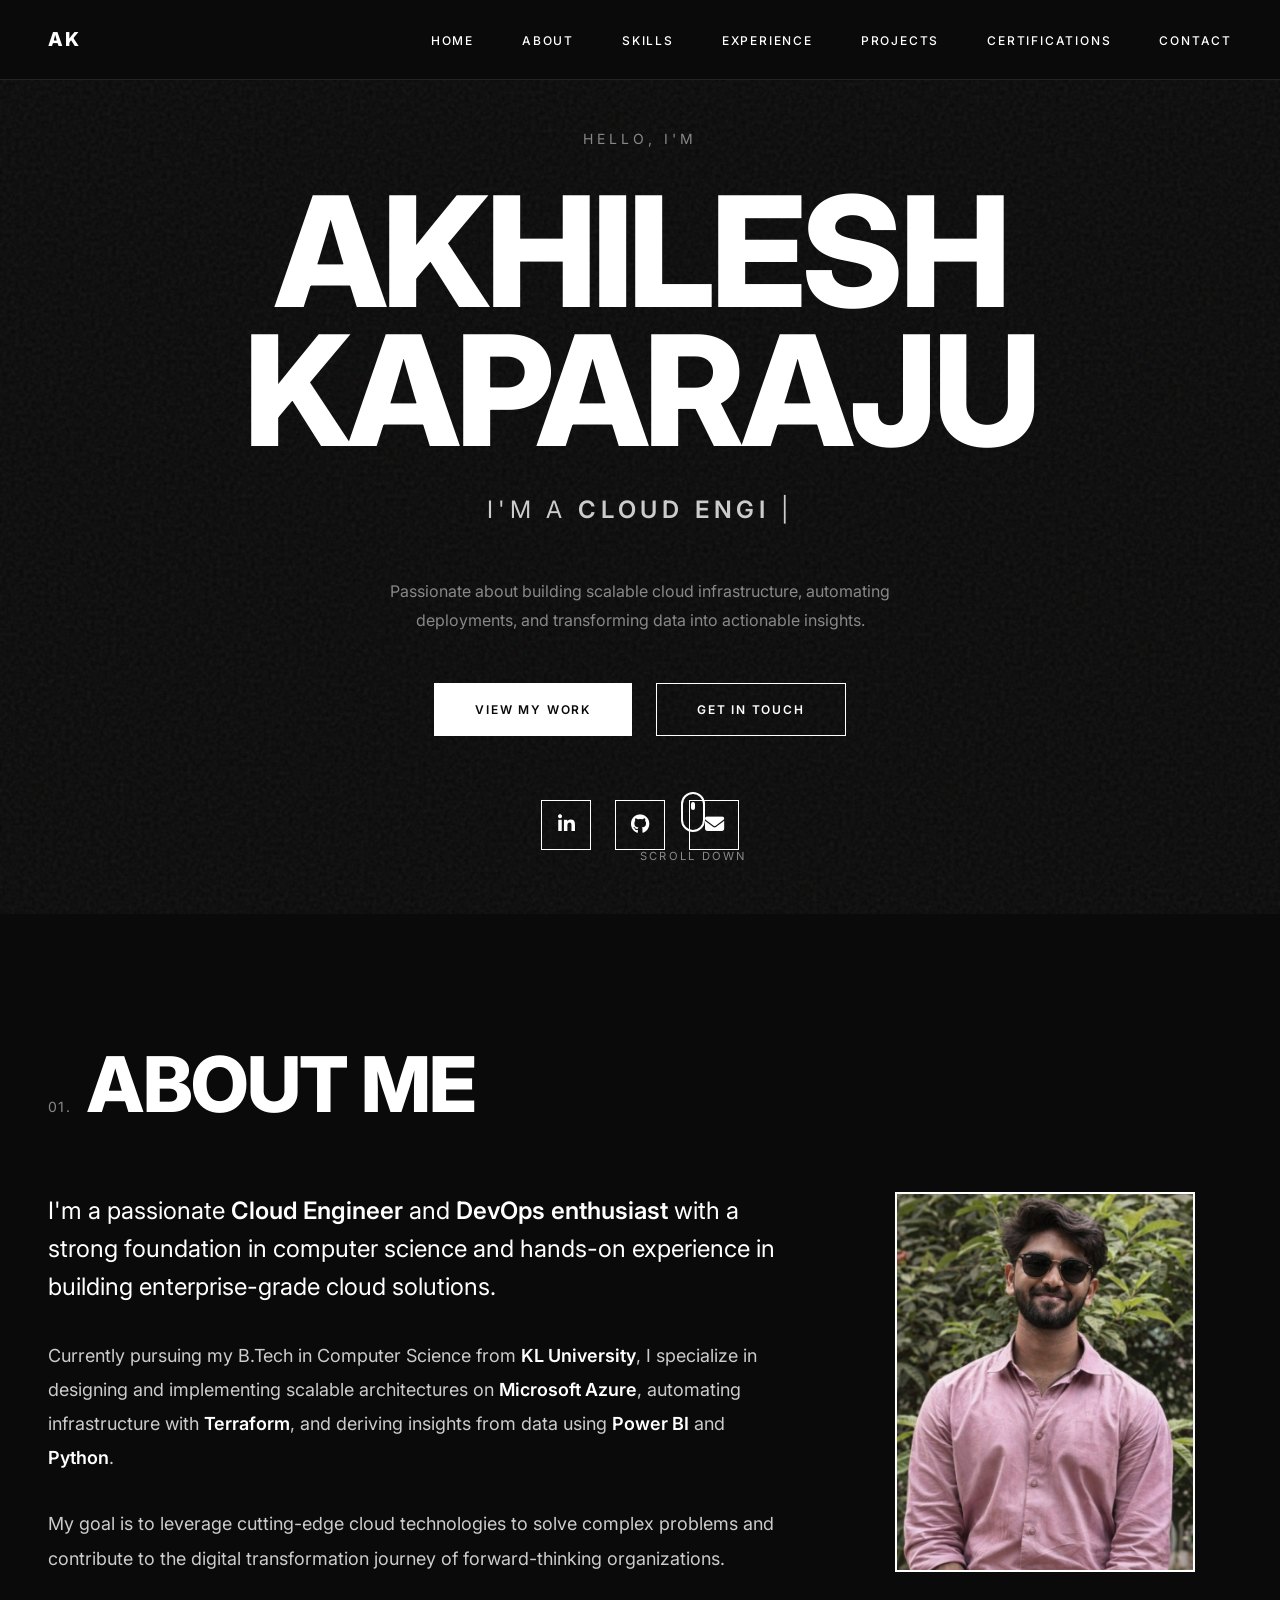
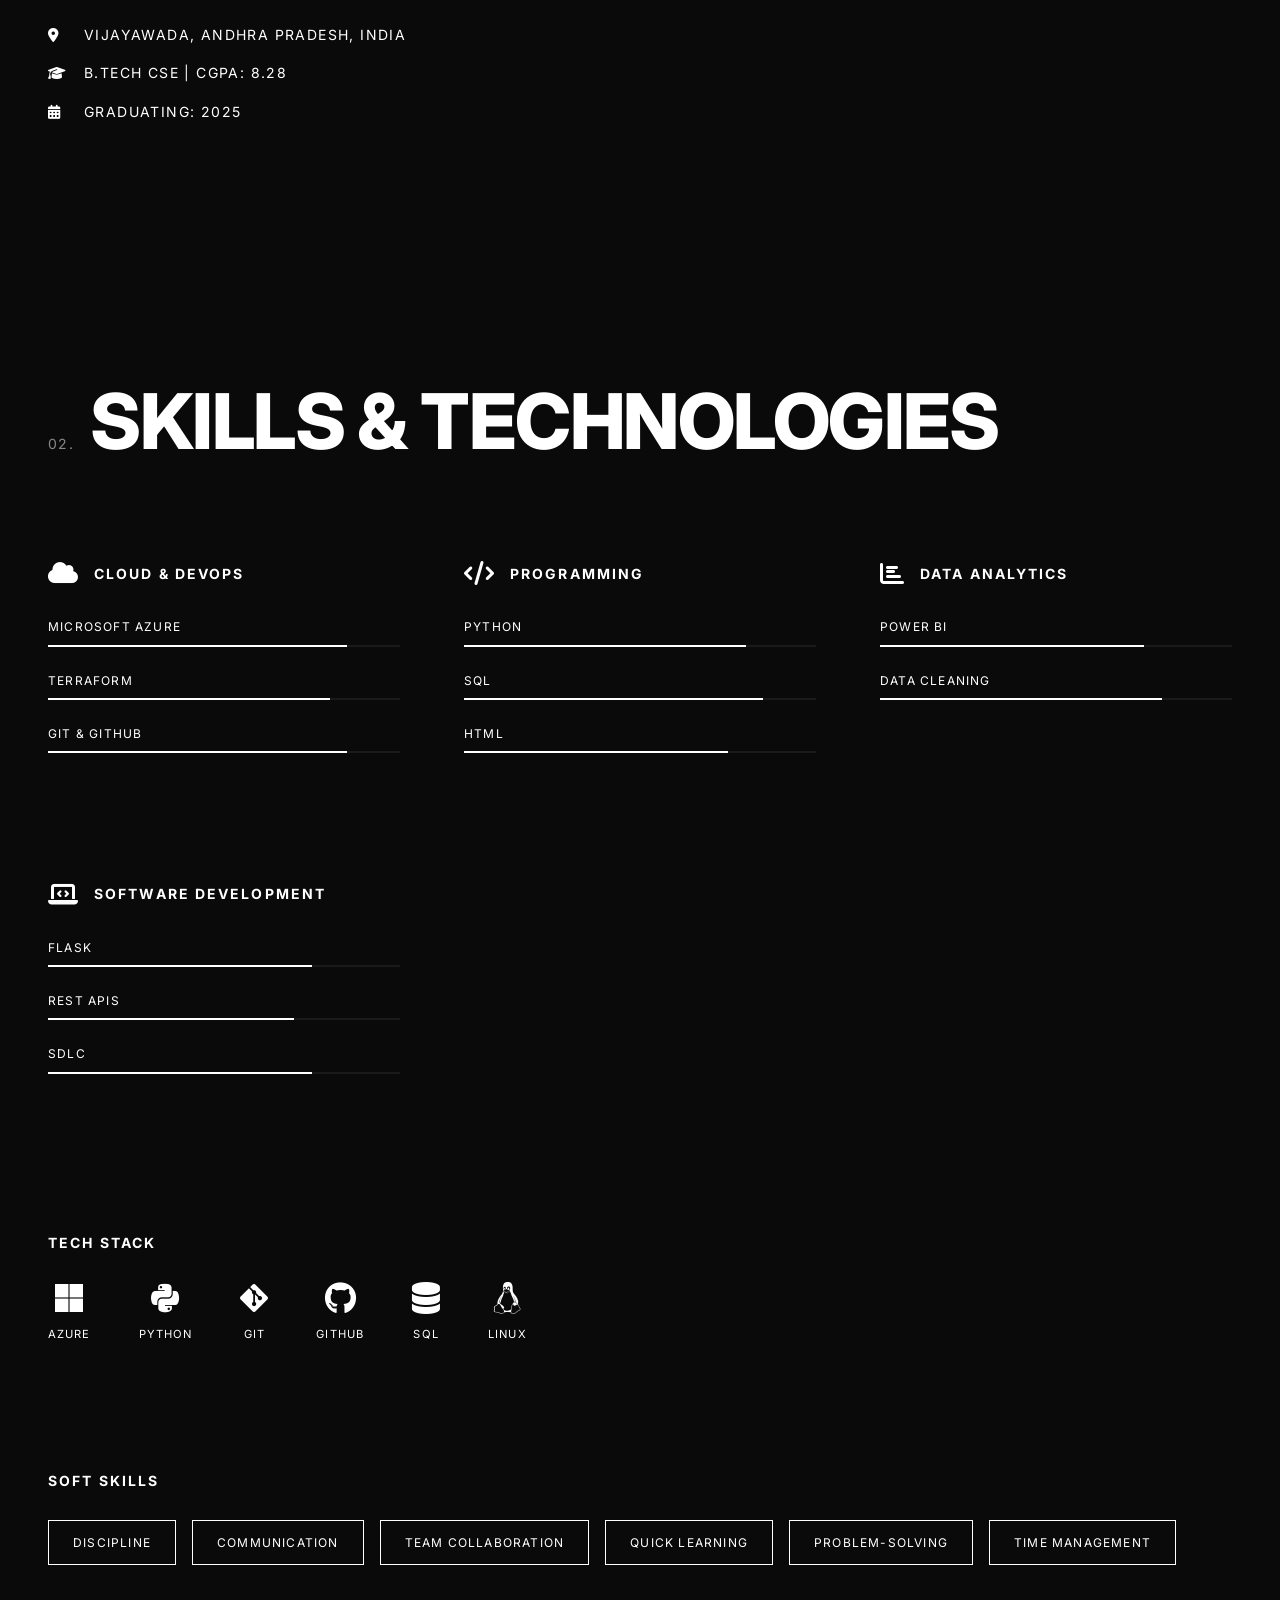
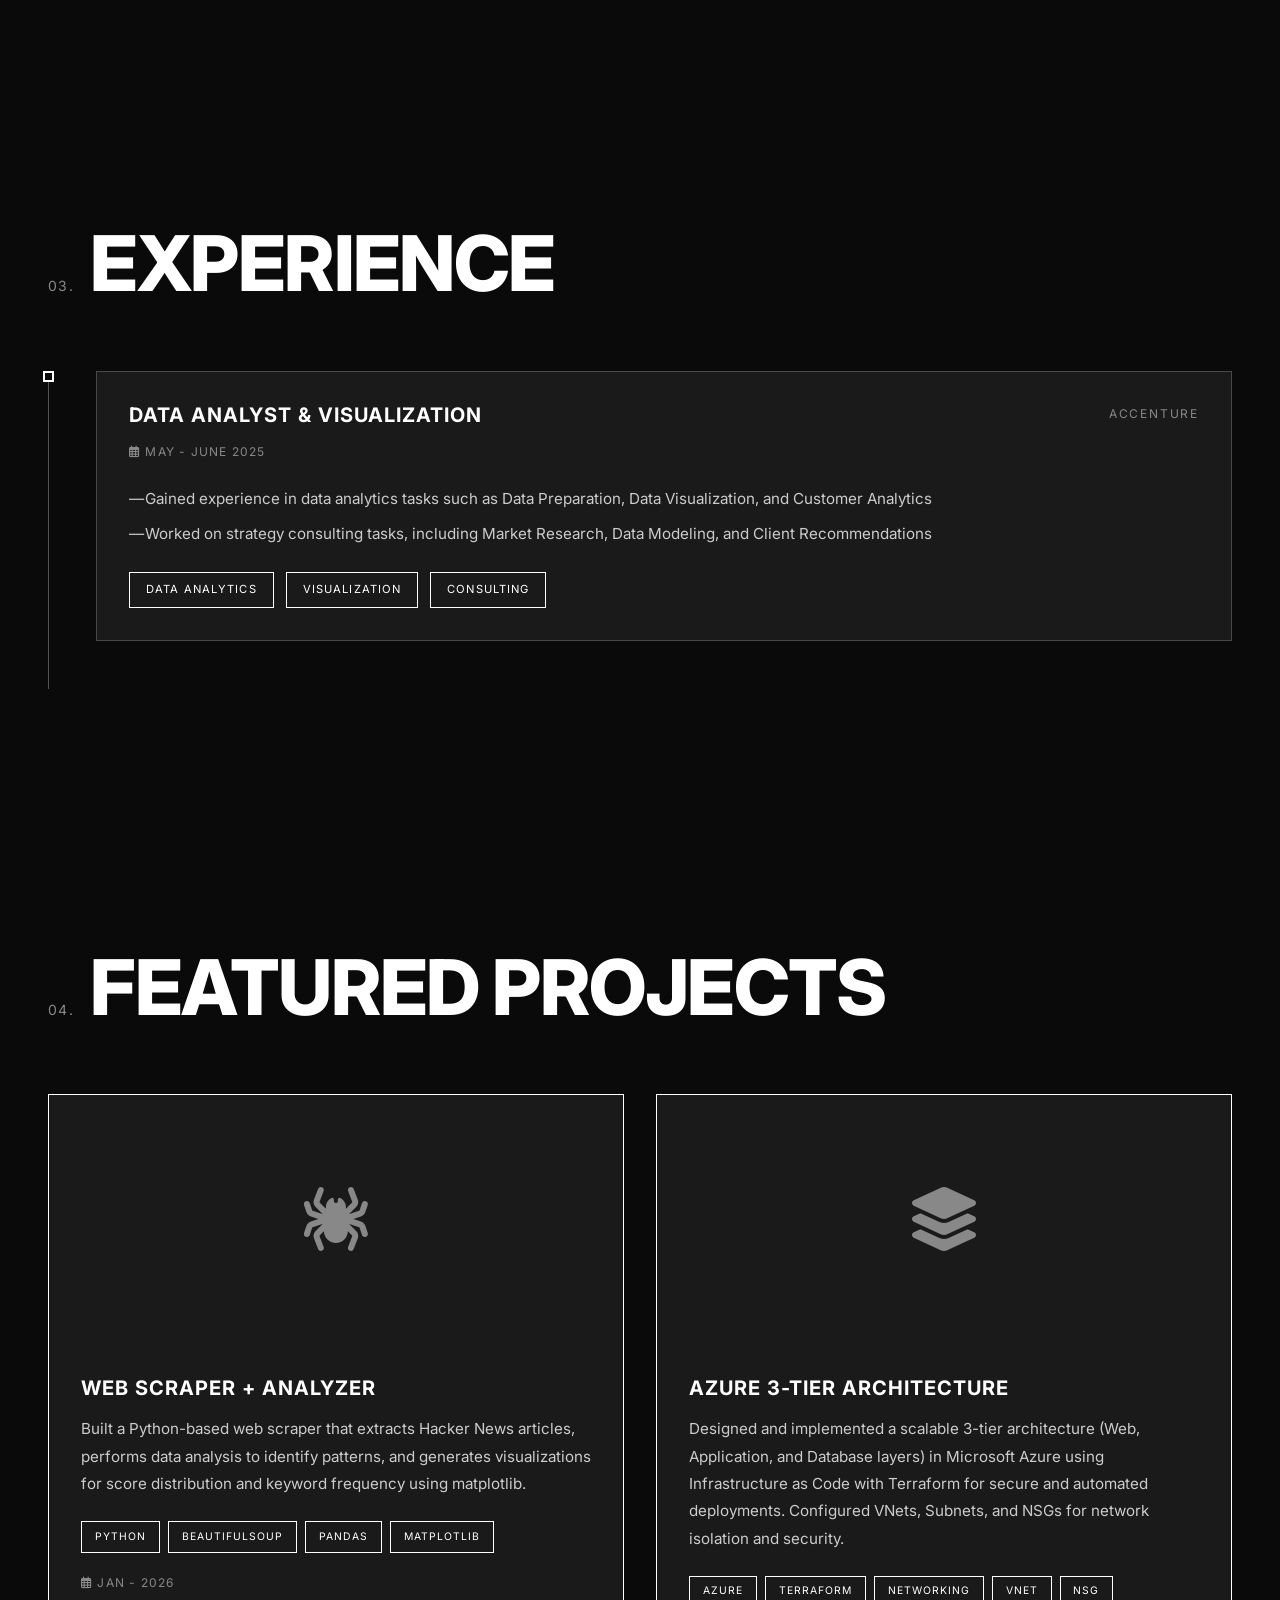
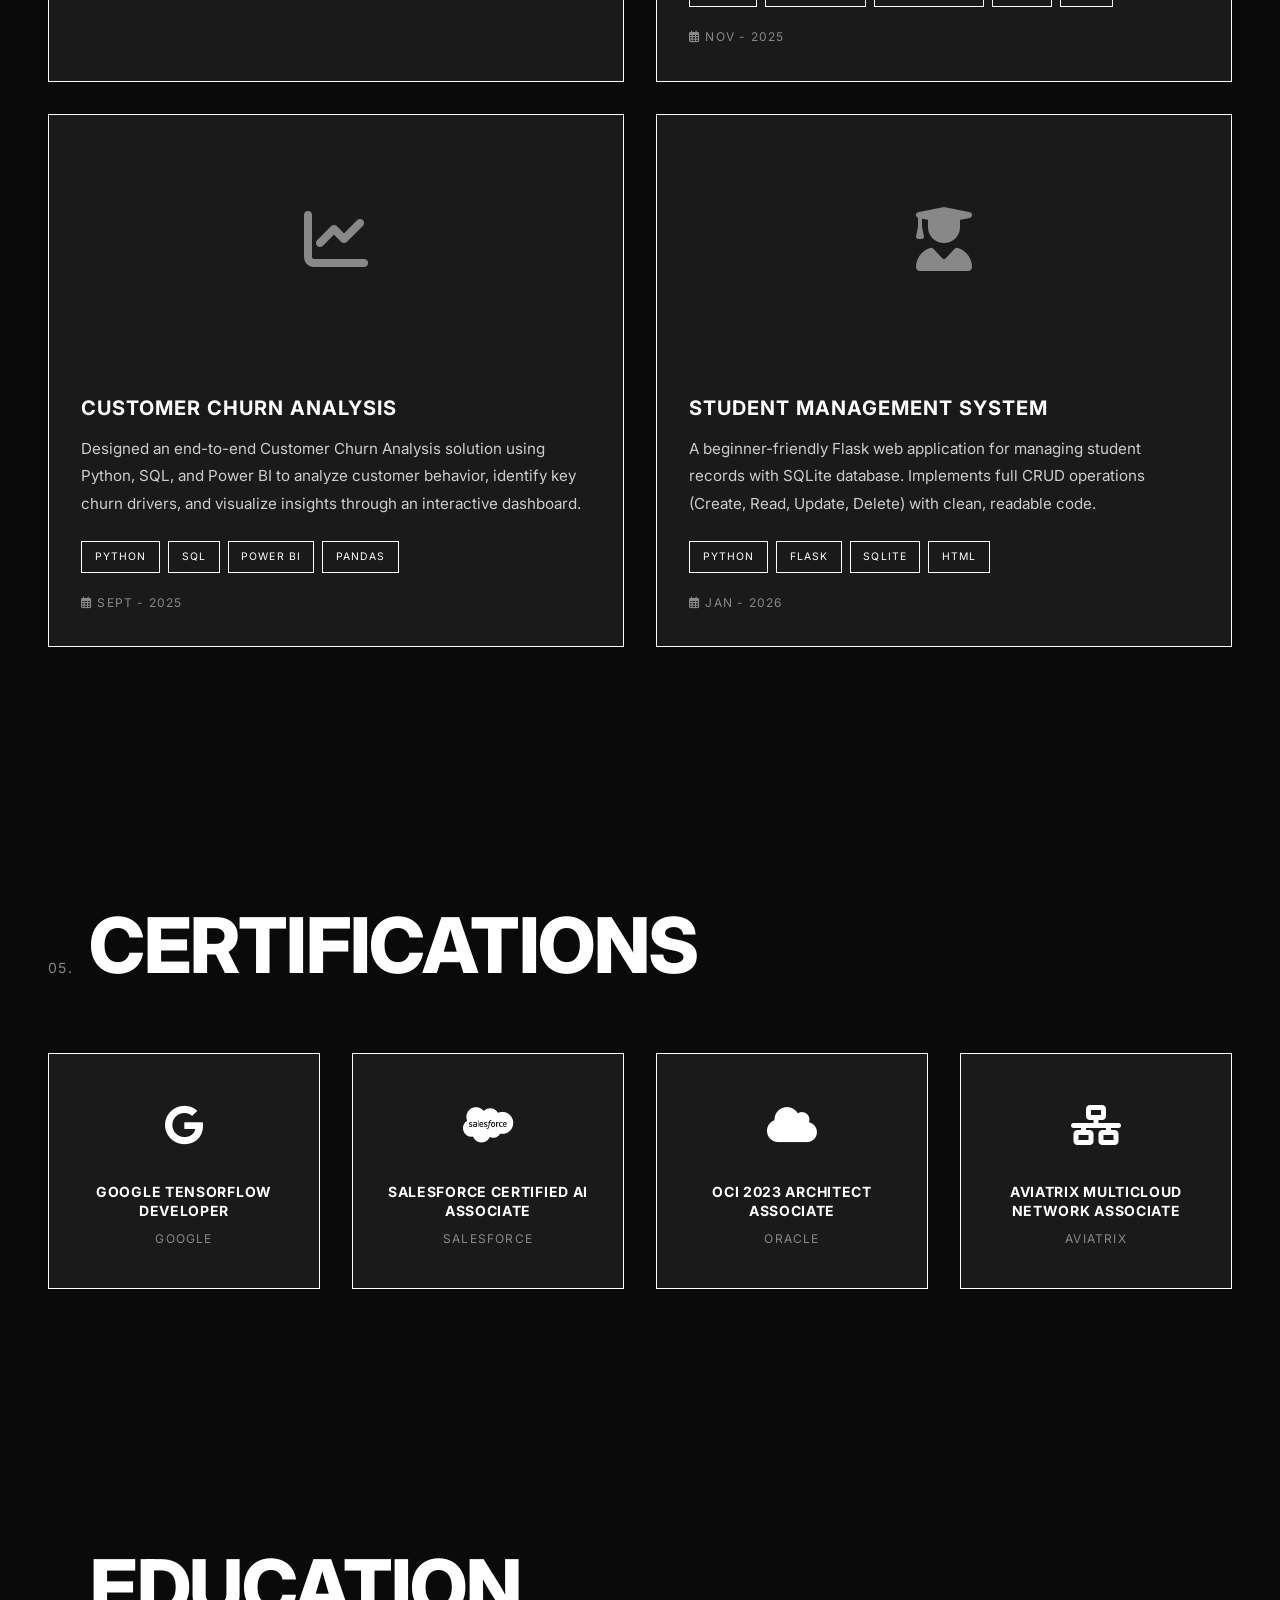
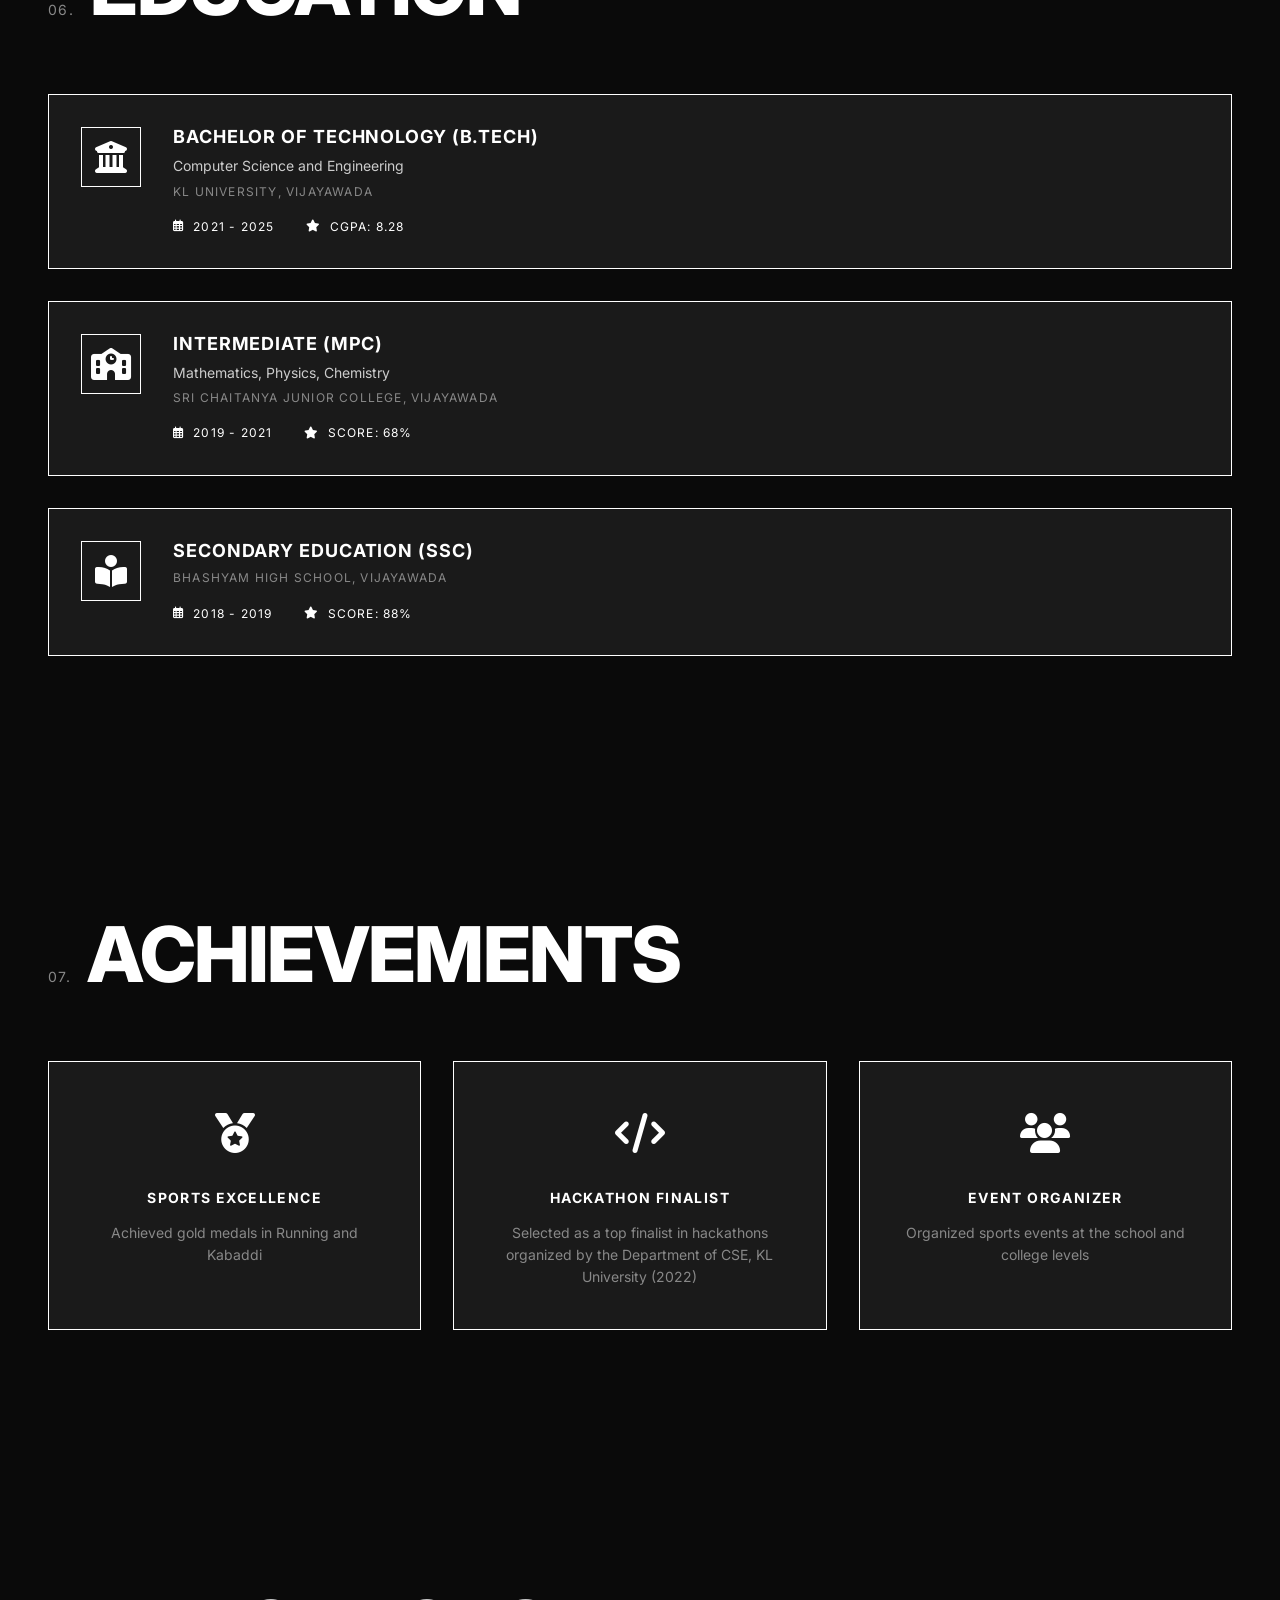
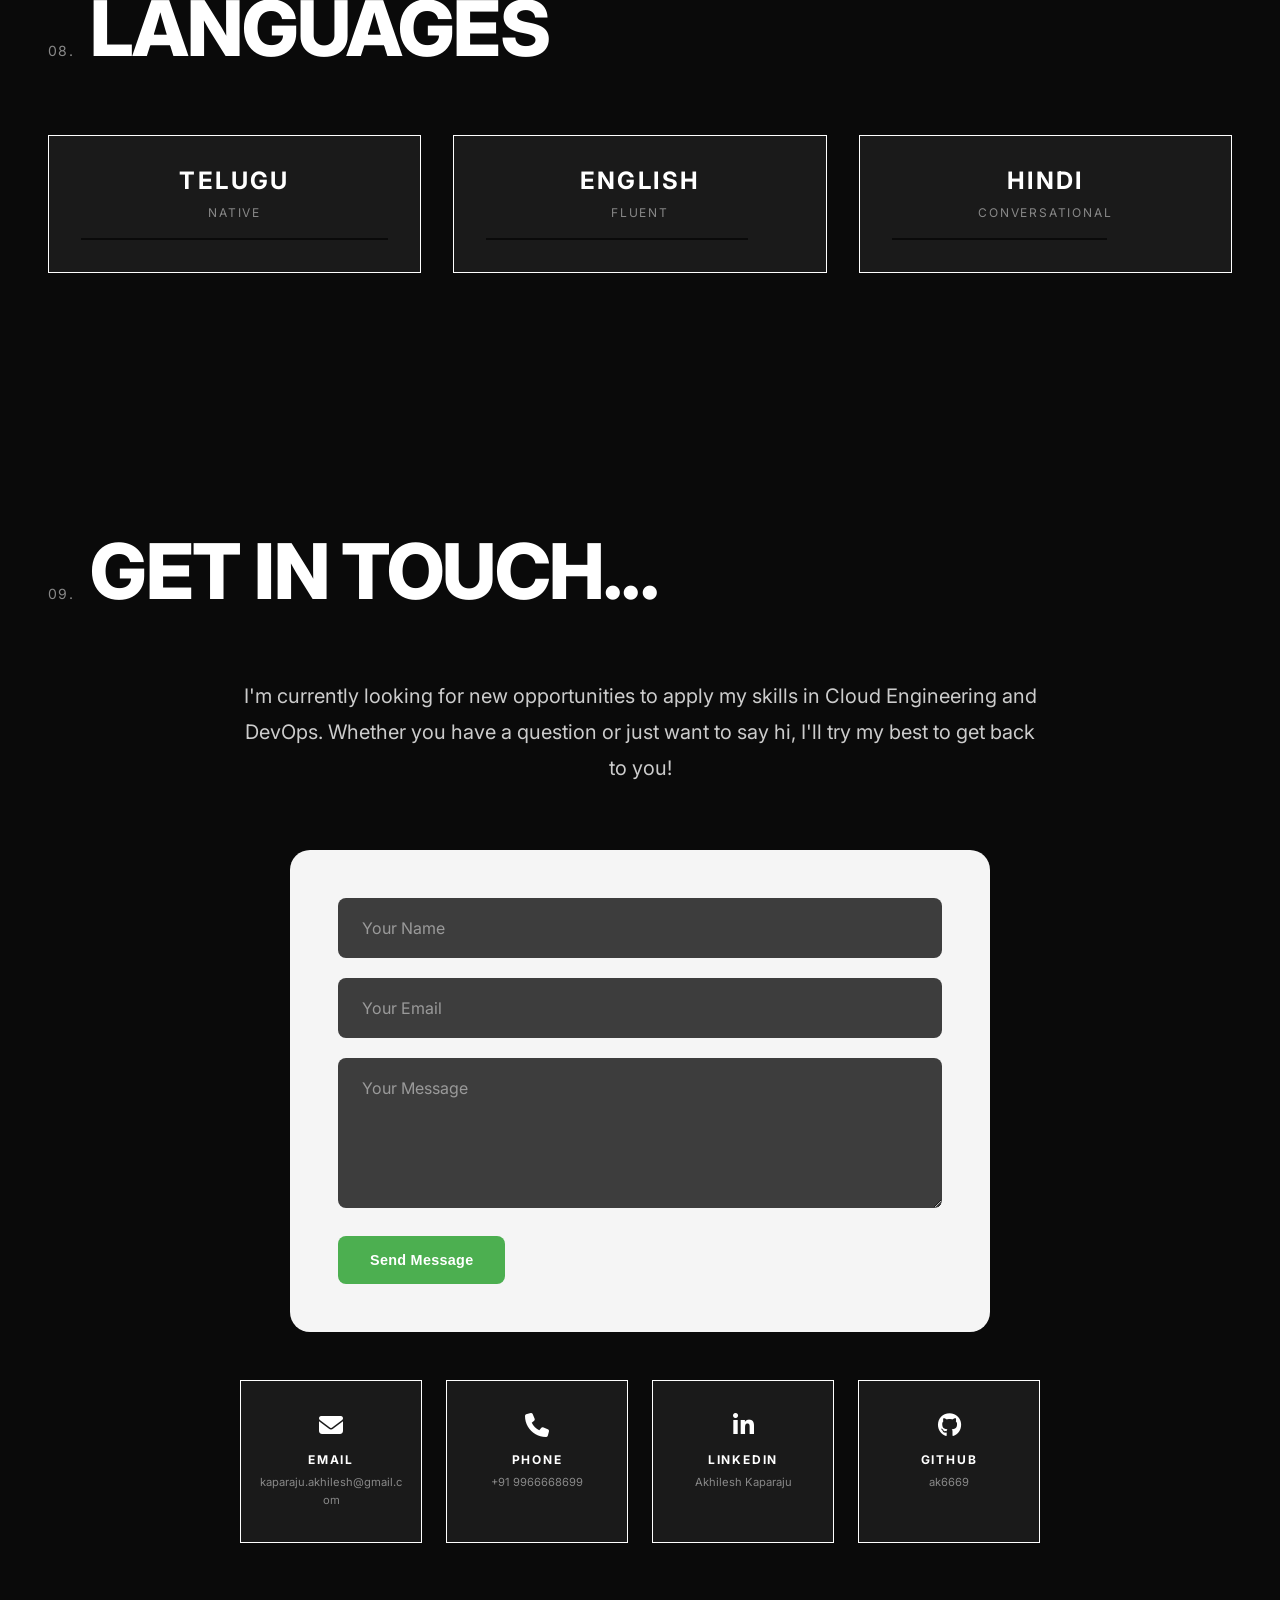
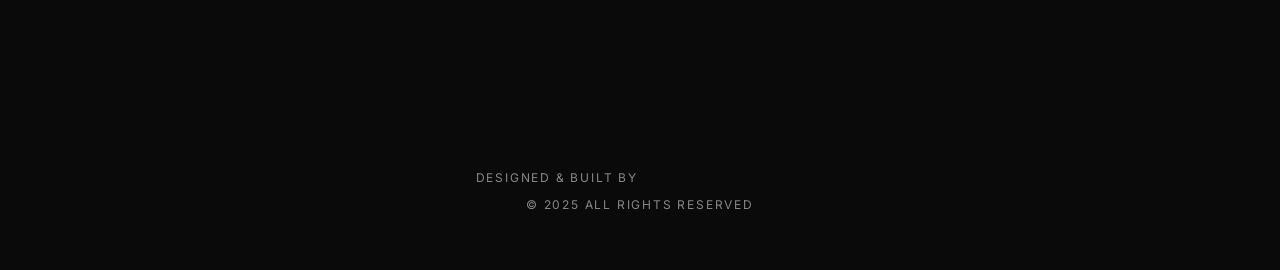
==== commit b54a7401: "Add Get in Touch contact form with email functionality" ====
--- a/index.html
+++ b/index.html
@@ -635,7 +635,7 @@
     <section class="section contact" id="contact">
         <div class="container">
             <h2 class="section-title">
-                <span class="title-number">09.</span> Get In Touch
+                <span class="title-number">09.</span> Get In Touch...
             </h2>
             <div class="contact-content">
                 <div class="contact-text">
@@ -645,6 +645,33 @@
                         you!
                     </p>
                 </div>
+
+                <!-- Contact Form Box -->
+                <div class="contact-form-wrapper">
+                    <form action="https://formsubmit.co/kaparaju.akhilesh@gmail.com" method="POST" class="contact-form"
+                        id="contact-form">
+                        <!-- FormSubmit Configuration -->
+                        <input type="hidden" name="_subject" value="New Portfolio Contact Message!">
+                        <input type="hidden" name="_captcha" value="false">
+                        <input type="hidden" name="_template" value="table">
+                        <input type="text" name="_honey" style="display:none">
+
+                        <div class="form-group">
+                            <input type="text" name="name" id="name" placeholder="Your Name" required>
+                        </div>
+                        <div class="form-group">
+                            <input type="email" name="email" id="email" placeholder="Your Email" required>
+                        </div>
+                        <div class="form-group">
+                            <textarea name="message" id="message" placeholder="Your Message" rows="5"
+                                required></textarea>
+                        </div>
+                        <button type="submit" class="btn btn-submit">
+                            Send Message
+                        </button>
+                    </form>
+                </div>
+
                 <div class="contact-cards">
                     <a href="mailto:kaparaju.akhilesh@gmail.com" class="contact-card glass-card">
                         <i class="fas fa-envelope"></i>
@@ -668,9 +695,6 @@
                         <p>ak6669</p>
                     </a>
                 </div>
-                <a href="mailto:kaparaju.akhilesh@gmail.com" class="btn btn-primary btn-large">
-                    <i class="fas fa-paper-plane"></i> Say Hello
-                </a>
             </div>
         </div>
     </section>
--- a/styles.css
+++ b/styles.css
@@ -1054,6 +1054,83 @@
 
 .btn-large i {
     margin-right: 0.75rem;
+}
+
+/* Contact Form Styles */
+.contact-form-wrapper {
+    background-color: #f5f5f5;
+    border-radius: 20px;
+    padding: 3rem;
+    margin-bottom: 3rem;
+    max-width: 700px;
+    margin-left: auto;
+    margin-right: auto;
+}
+
+.contact-form {
+    display: flex;
+    flex-direction: column;
+    gap: 1.25rem;
+}
+
+.form-group {
+    width: 100%;
+}
+
+.contact-form input[type="text"],
+.contact-form input[type="email"],
+.contact-form textarea {
+    width: 100%;
+    padding: 1.25rem 1.5rem;
+    background-color: #3d3d3d;
+    border: none;
+    border-radius: 8px;
+    color: #ffffff;
+    font-family: var(--font-primary);
+    font-size: 1rem;
+    transition: var(--transition-smooth);
+}
+
+.contact-form input::placeholder,
+.contact-form textarea::placeholder {
+    color: #9a9a9a;
+}
+
+.contact-form input:focus,
+.contact-form textarea:focus {
+    outline: none;
+    background-color: #4a4a4a;
+    box-shadow: 0 0 0 2px rgba(76, 175, 80, 0.3);
+}
+
+.contact-form textarea {
+    resize: vertical;
+    min-height: 150px;
+}
+
+.btn-submit {
+    background-color: #4CAF50;
+    color: #ffffff;
+    border: none;
+    padding: 1rem 2rem;
+    font-size: 0.9rem;
+    font-weight: 600;
+    text-transform: none;
+    letter-spacing: 0.02em;
+    border-radius: 8px;
+    cursor: pointer;
+    transition: var(--transition-smooth);
+    align-self: flex-start;
+}
+
+.btn-submit:hover {
+    background-color: #45a049;
+    transform: translateY(-2px);
+    box-shadow: 0 4px 12px rgba(76, 175, 80, 0.4);
+}
+
+.btn-submit:active {
+    transform: translateY(0);
 }
 
 /* Footer */
@@ -1197,6 +1274,16 @@
     .edu-details {
         justify-content: center;
     }
+
+    .contact-form-wrapper {
+        padding: 1.5rem;
+        border-radius: 15px;
+    }
+
+    .btn-submit {
+        width: 100%;
+        text-align: center;
+    }
 }
 
 @media (max-width: 480px) {
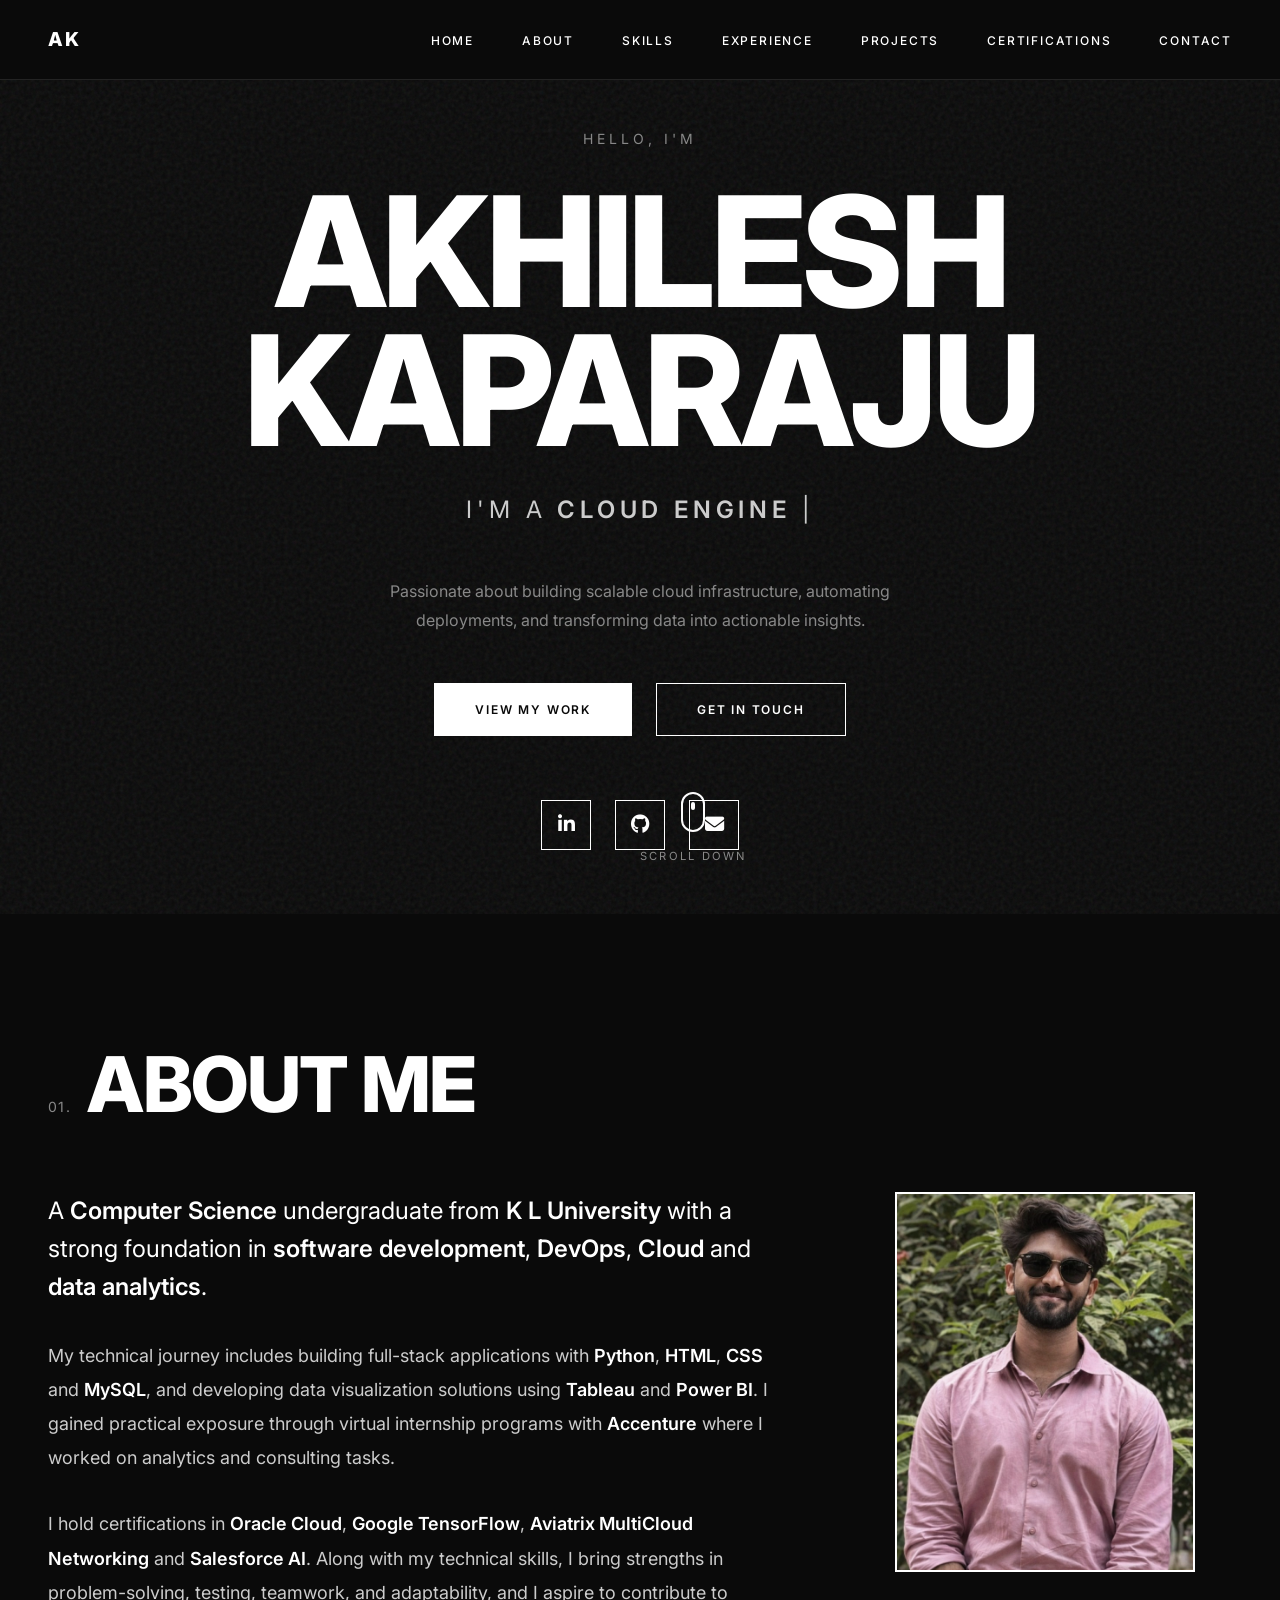
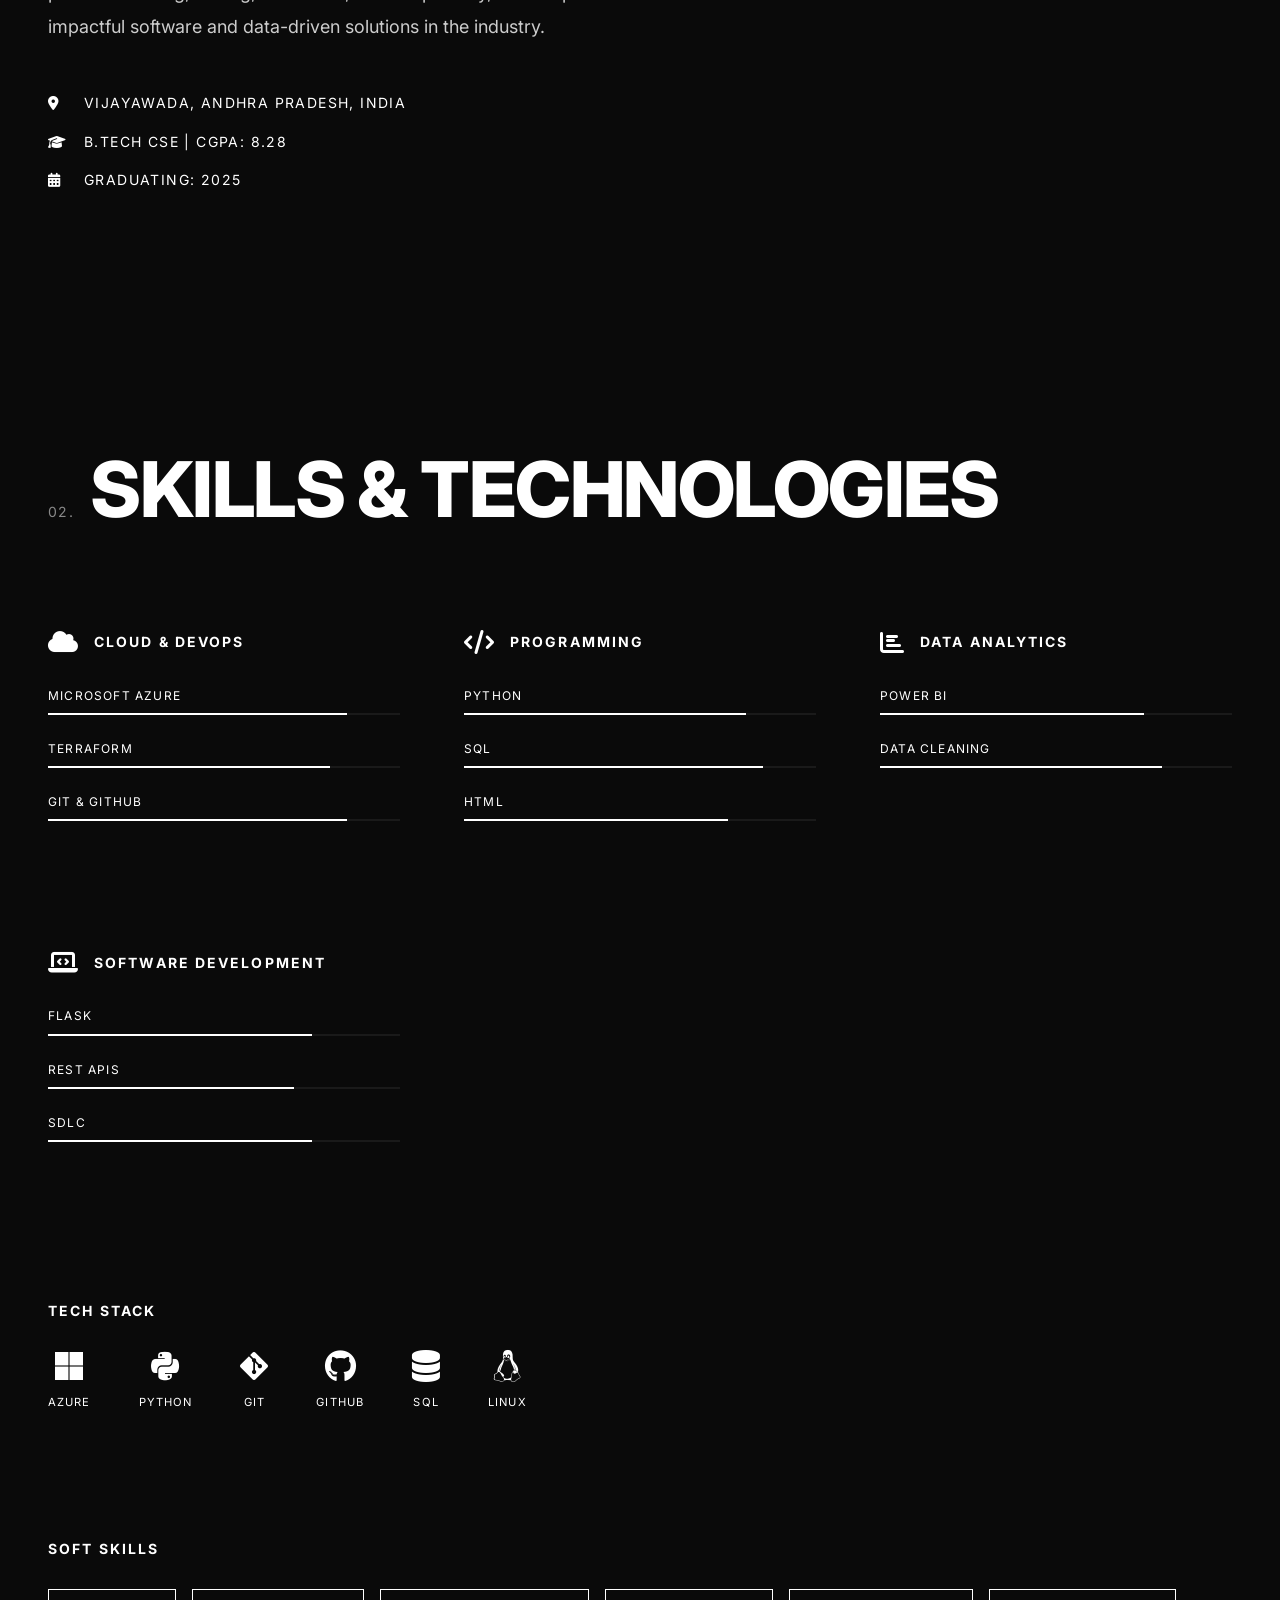
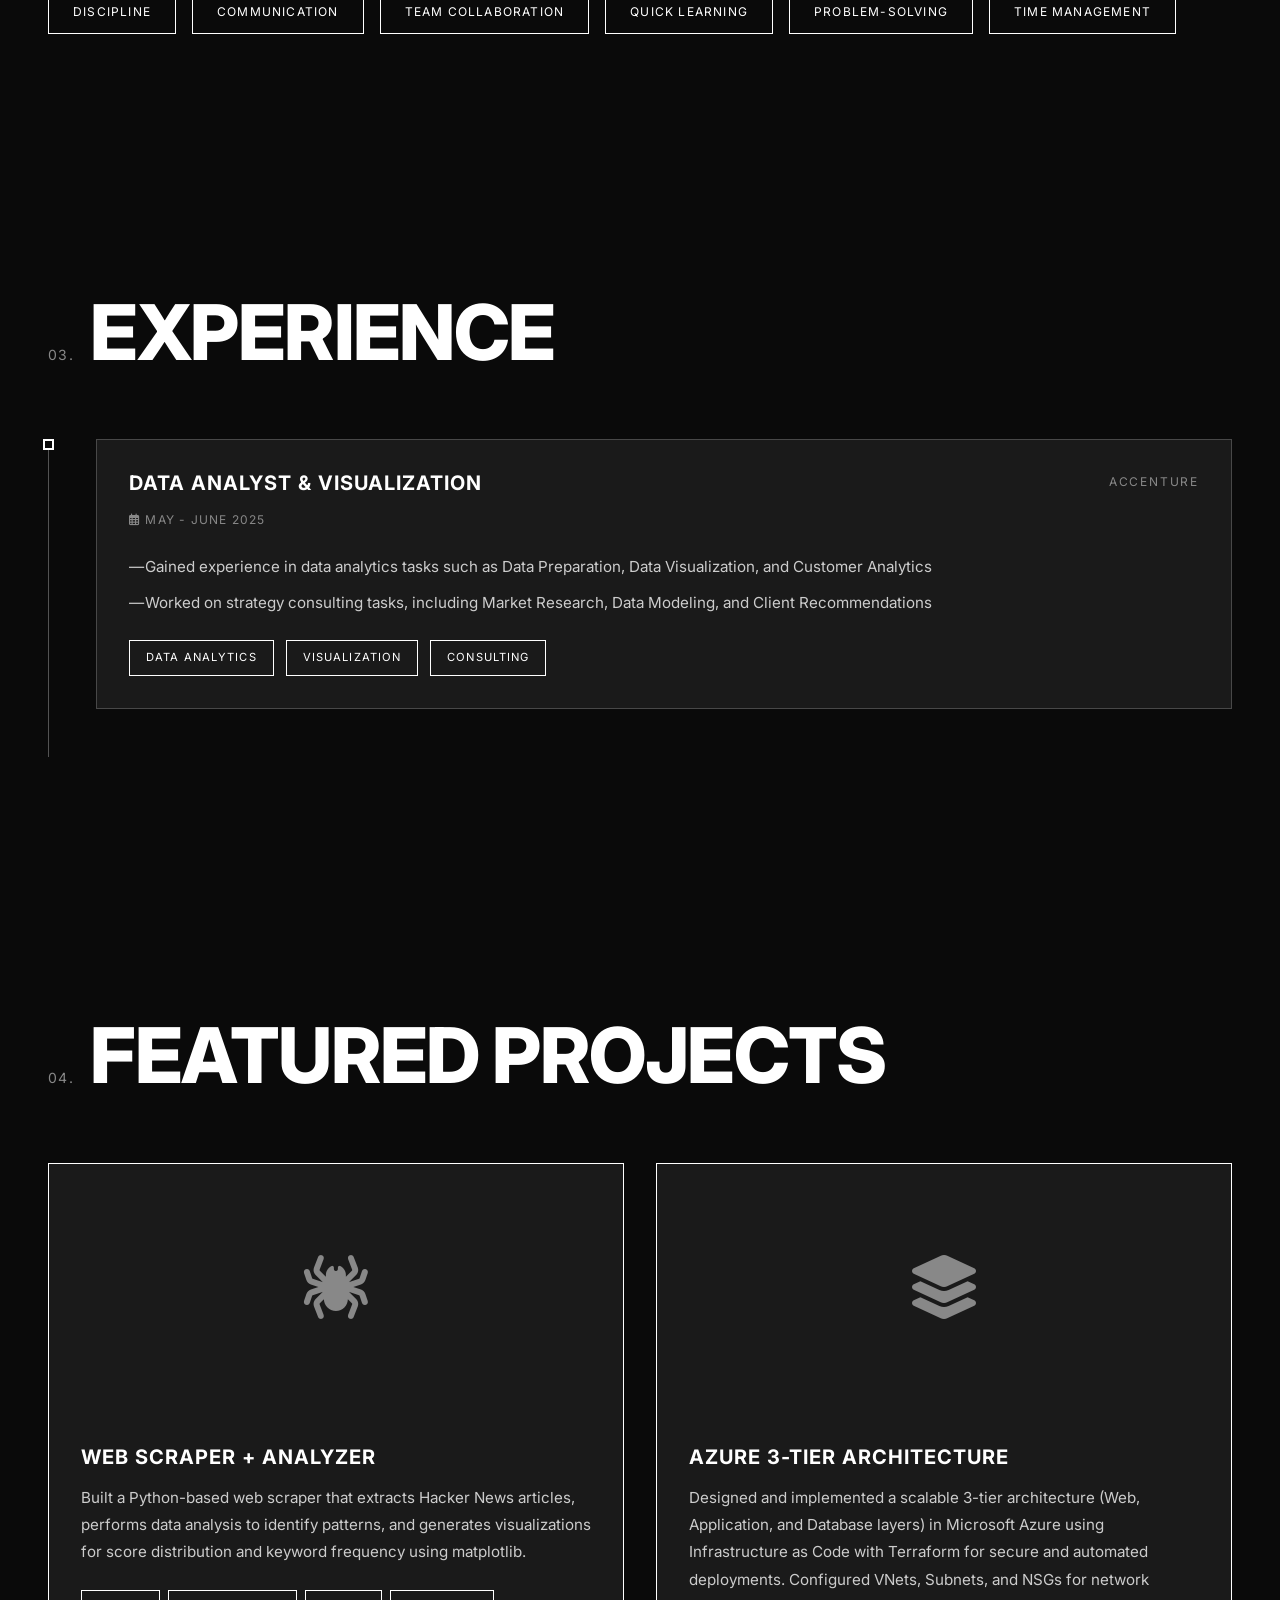
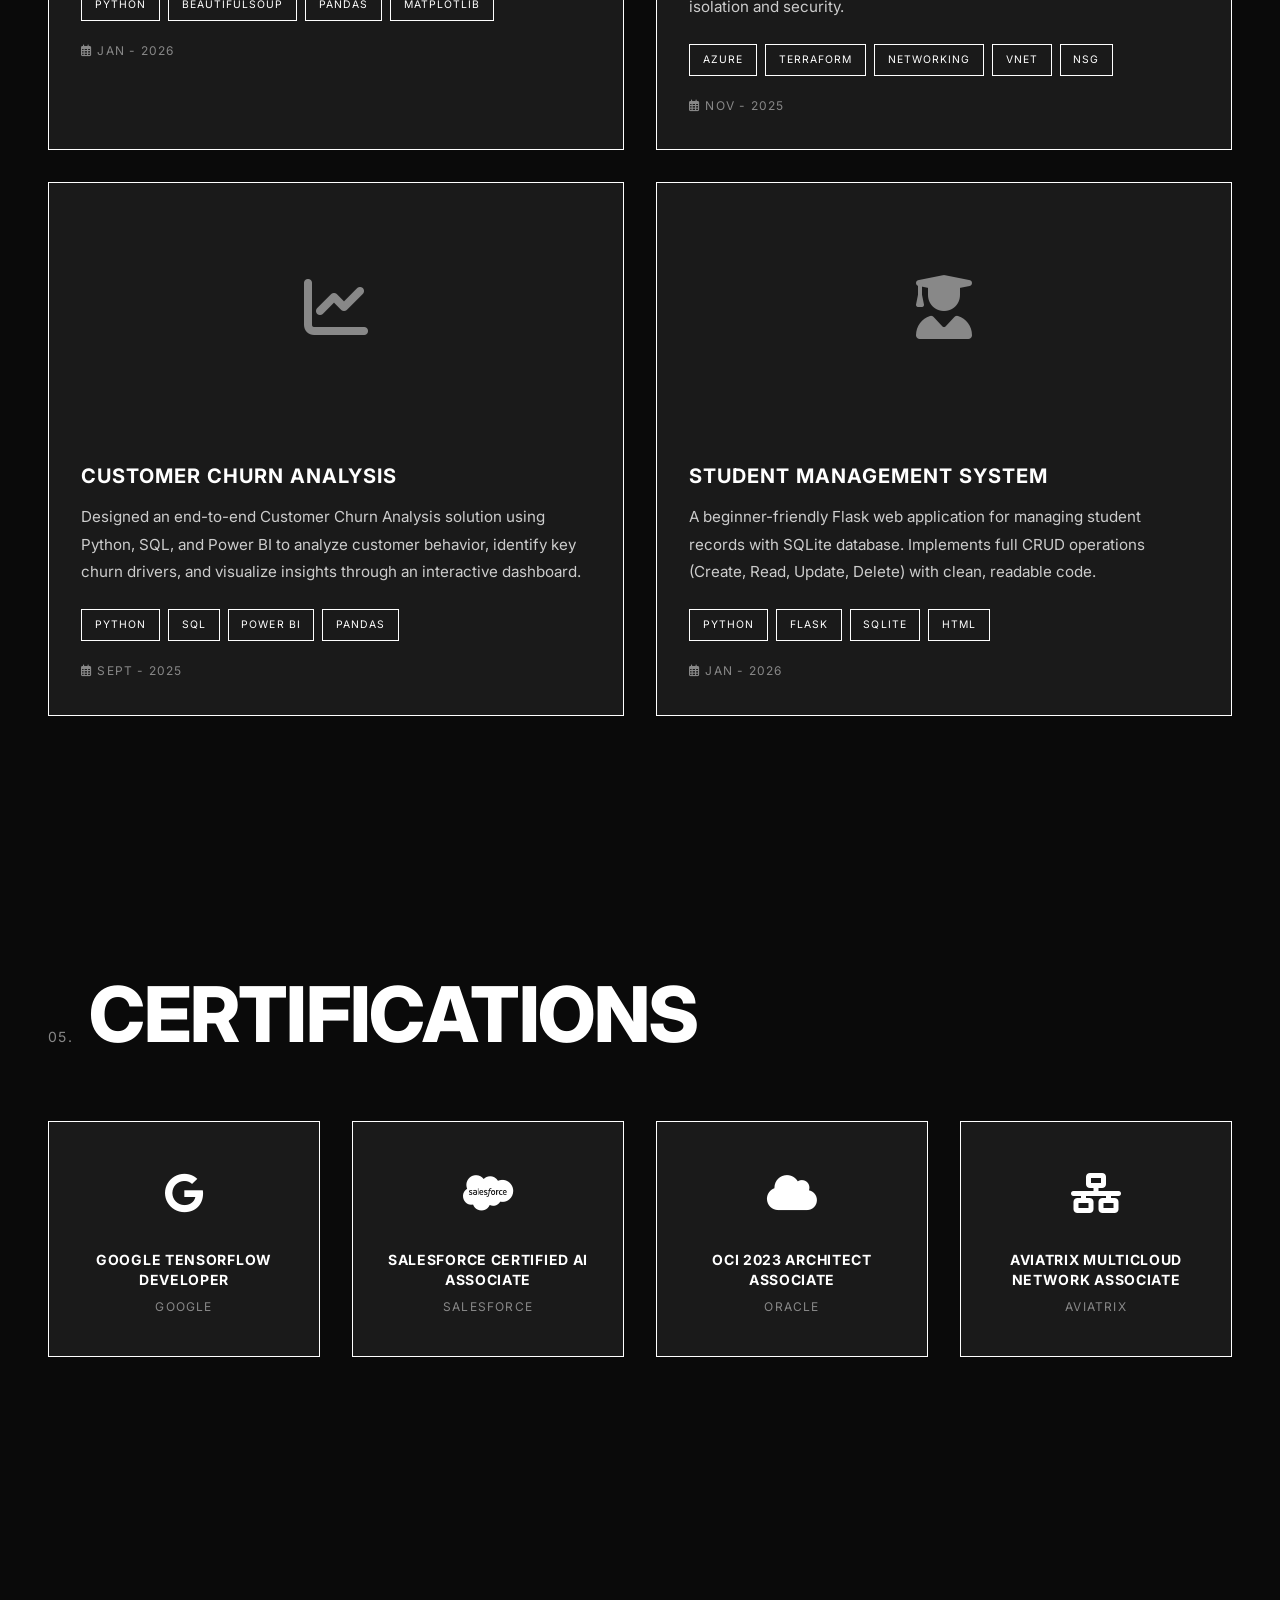
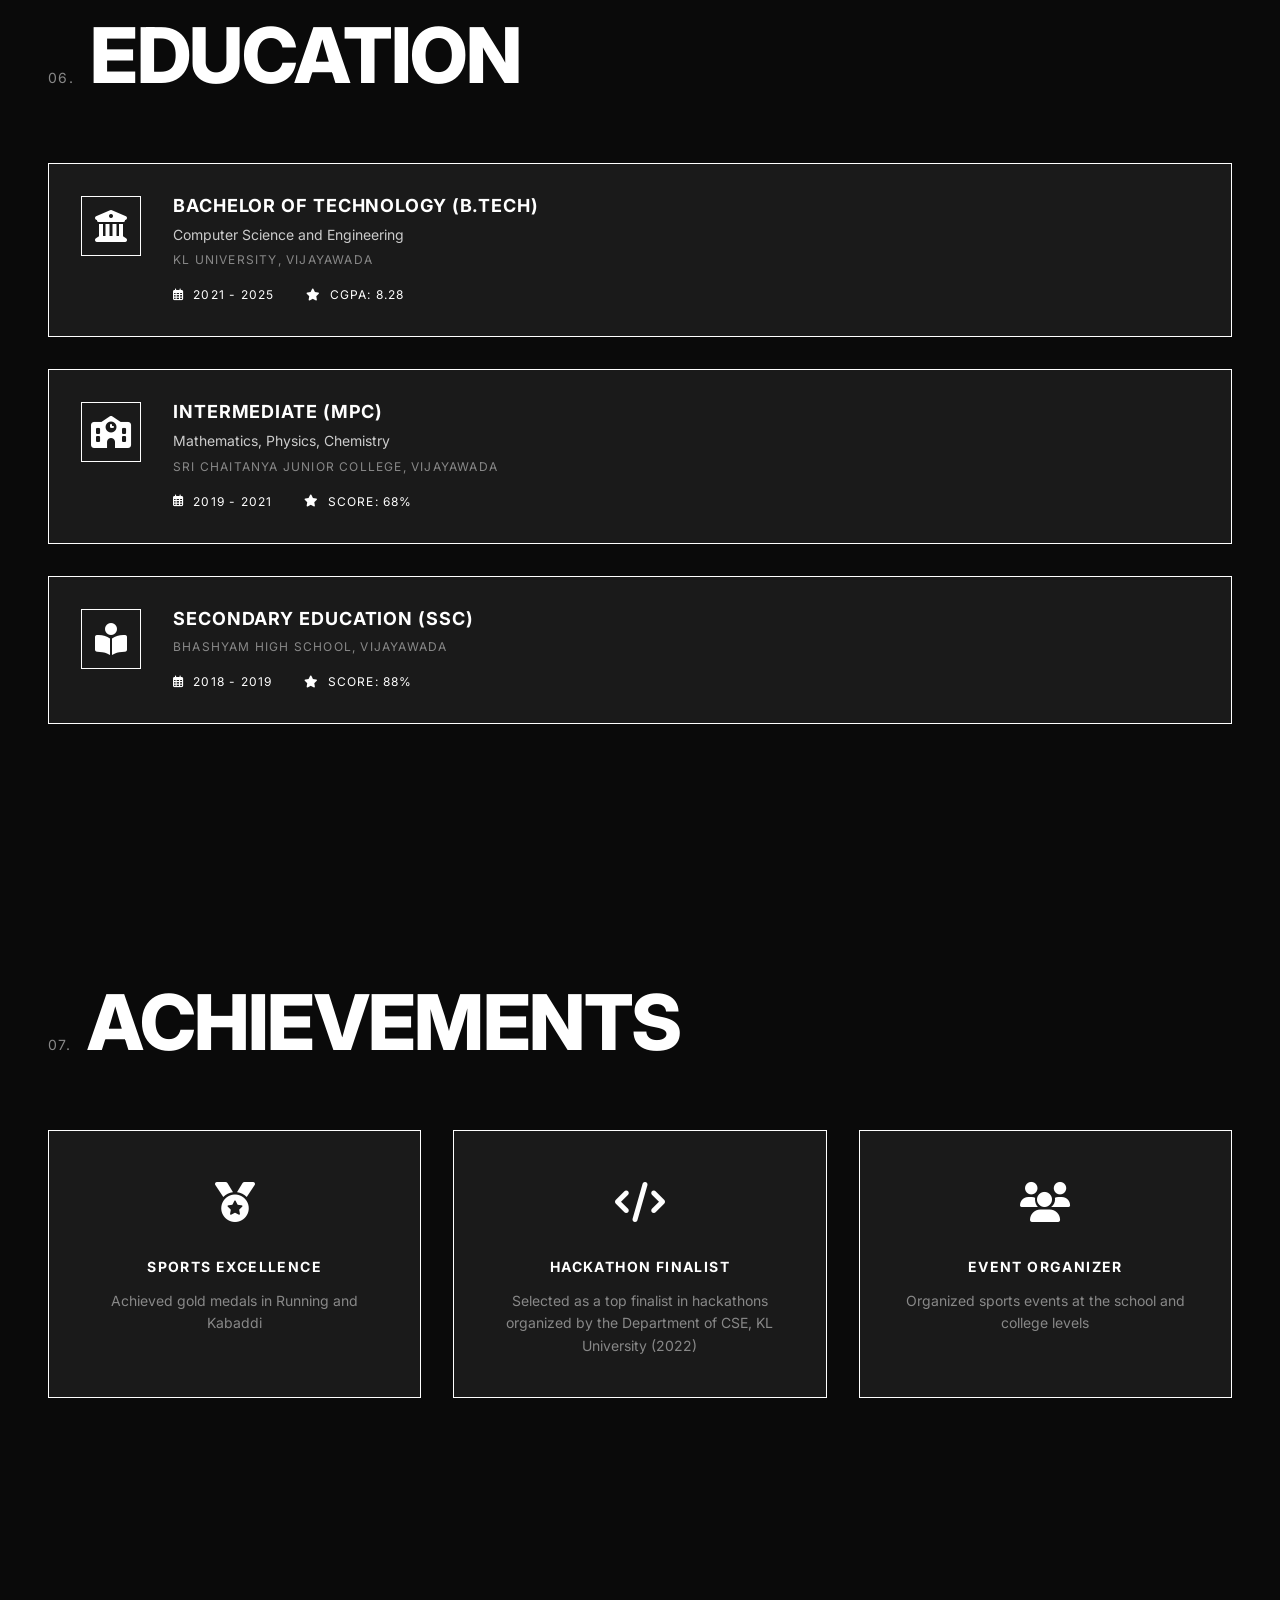
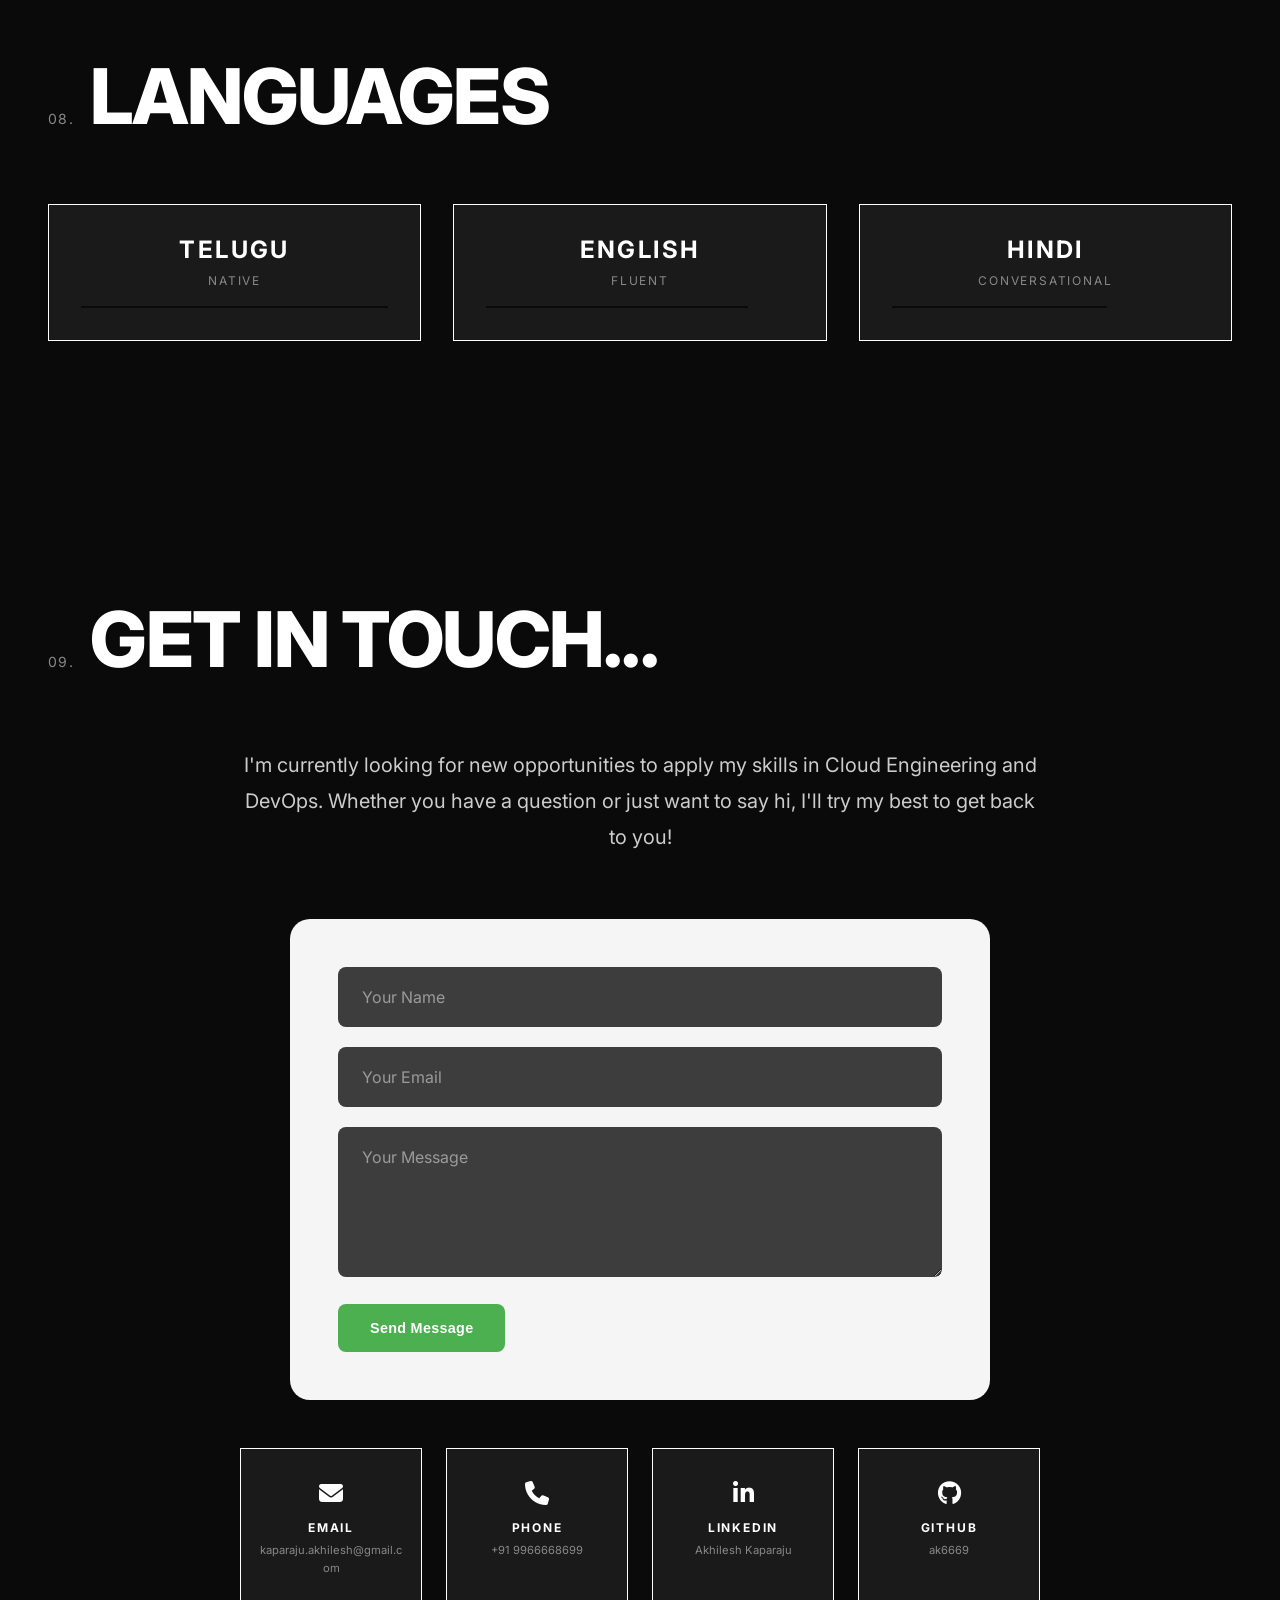
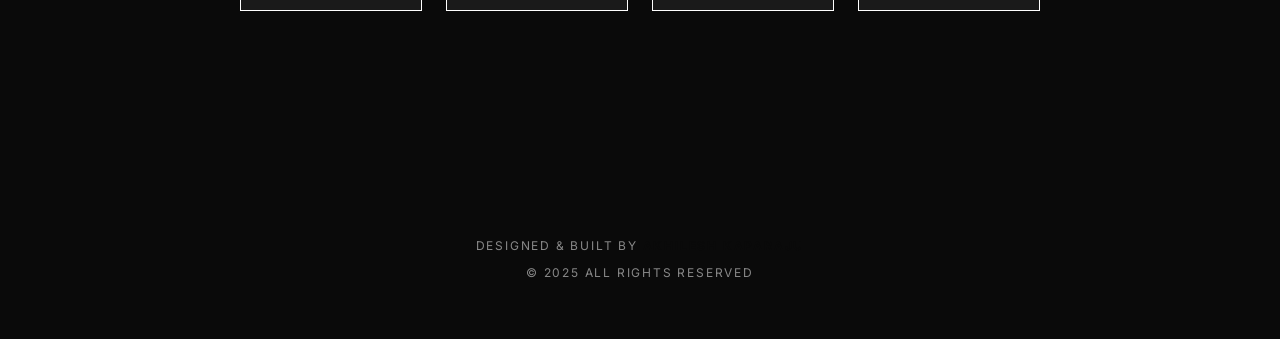
==== commit 19fbff69: "Update About Me section with new content" ====
--- a/index.html
+++ b/index.html
@@ -95,19 +95,27 @@
             <div class="about-content">
                 <div class="about-text">
                     <p class="about-intro">
-                        I'm a passionate <strong>Cloud Engineer</strong> and <strong>DevOps enthusiast</strong>
-                        with a strong foundation in computer science and hands-on experience in building
-                        enterprise-grade cloud solutions.
+                        A <strong>Computer Science</strong> undergraduate from <strong>K L University</strong> with a
+                        strong foundation in
+                        <strong>software development</strong>, <strong>DevOps</strong>, <strong>Cloud</strong> and
+                        <strong>data analytics</strong>.
                     </p>
                     <p>
-                        Currently pursuing my B.Tech in Computer Science from <strong>KL University</strong>,
-                        I specialize in designing and implementing scalable architectures on
-                        <strong>Microsoft Azure</strong>, automating infrastructure with <strong>Terraform</strong>,
-                        and deriving insights from data using <strong>Power BI</strong> and <strong>Python</strong>.
+                        My technical journey includes building full-stack applications with <strong>Python</strong>,
+                        <strong>HTML</strong>, <strong>CSS</strong> and <strong>MySQL</strong>, and developing data
+                        visualization
+                        solutions using <strong>Tableau</strong> and <strong>Power BI</strong>. I gained practical
+                        exposure through
+                        virtual internship programs with <strong>Accenture</strong> where I worked on analytics and
+                        consulting tasks.
                     </p>
                     <p>
-                        My goal is to leverage cutting-edge cloud technologies to solve complex problems
-                        and contribute to the digital transformation journey of forward-thinking organizations.
+                        I hold certifications in <strong>Oracle Cloud</strong>, <strong>Google TensorFlow</strong>,
+                        <strong>Aviatrix MultiCloud Networking</strong> and <strong>Salesforce AI</strong>. Along with
+                        my technical skills,
+                        I bring strengths in problem-solving, testing, teamwork, and adaptability, and I aspire to
+                        contribute to
+                        impactful software and data-driven solutions in the industry.
                     </p>
                     <div class="about-info">
                         <div class="info-item">
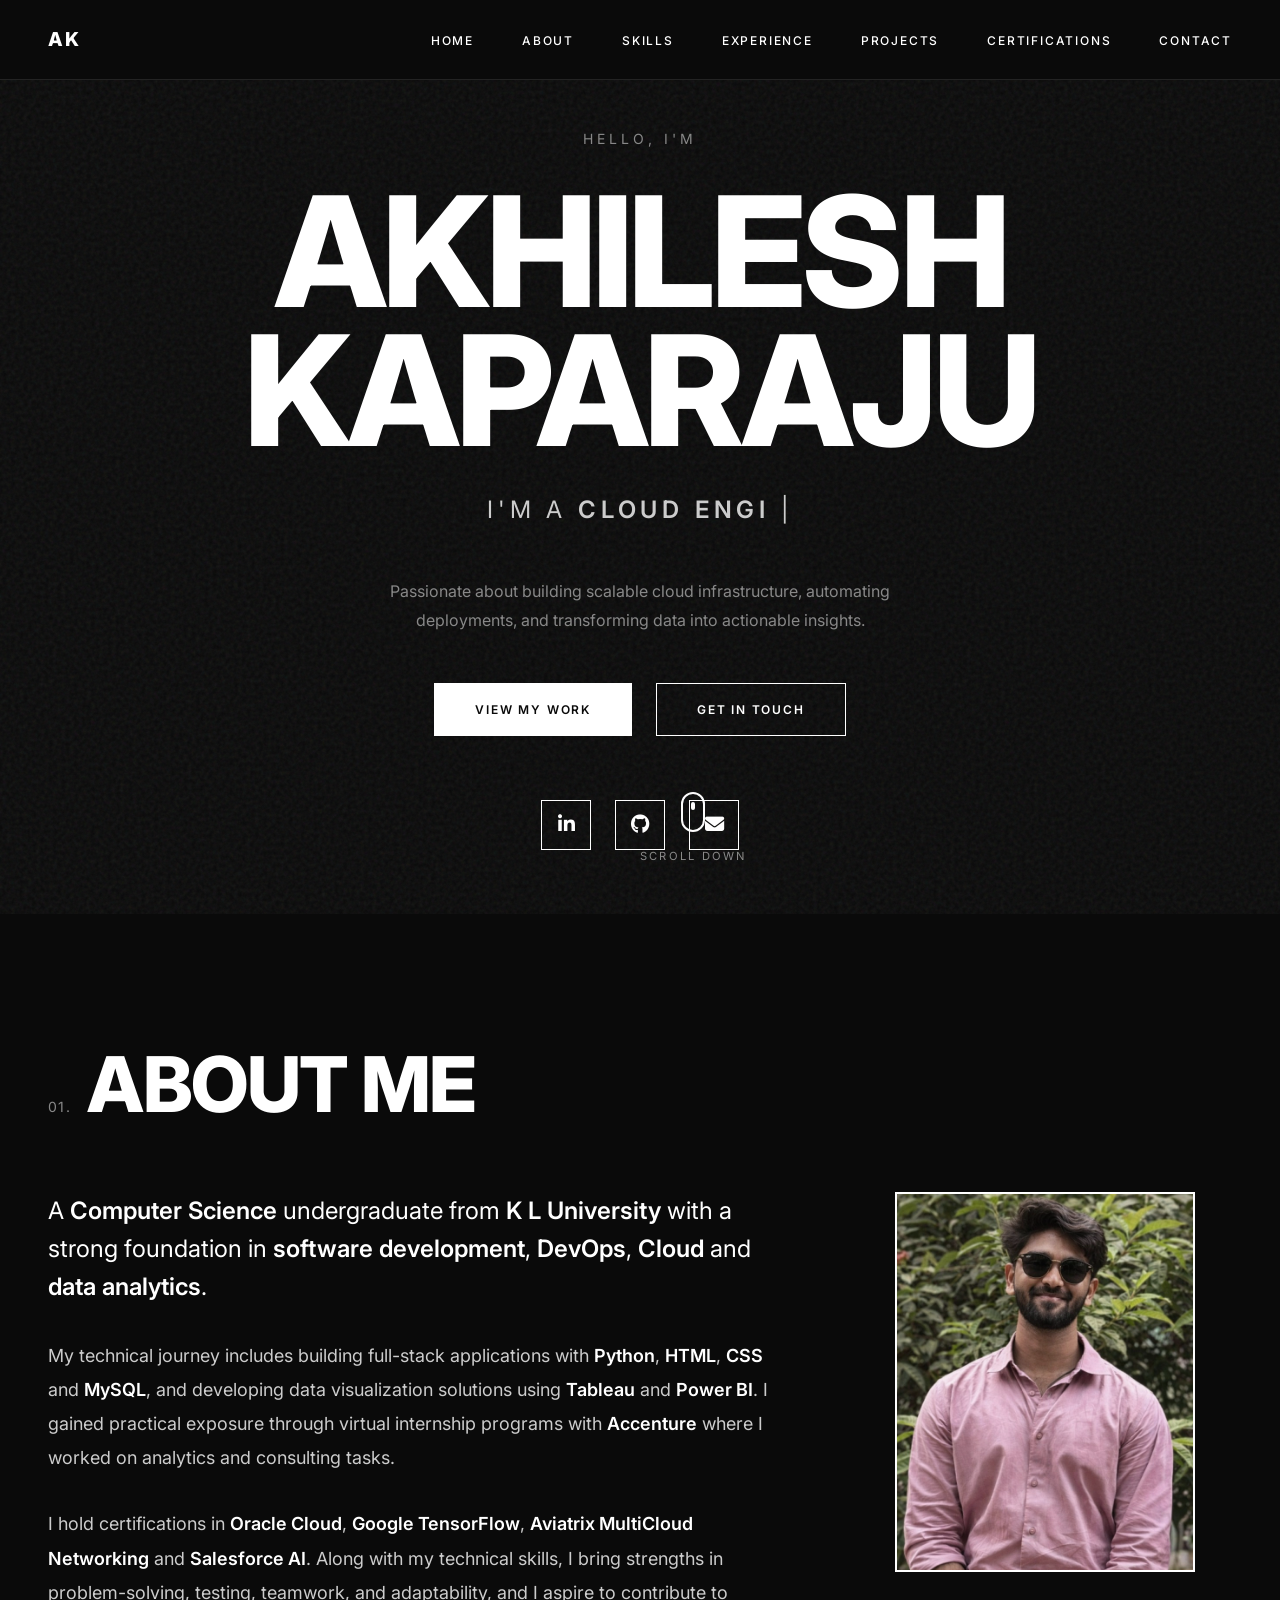
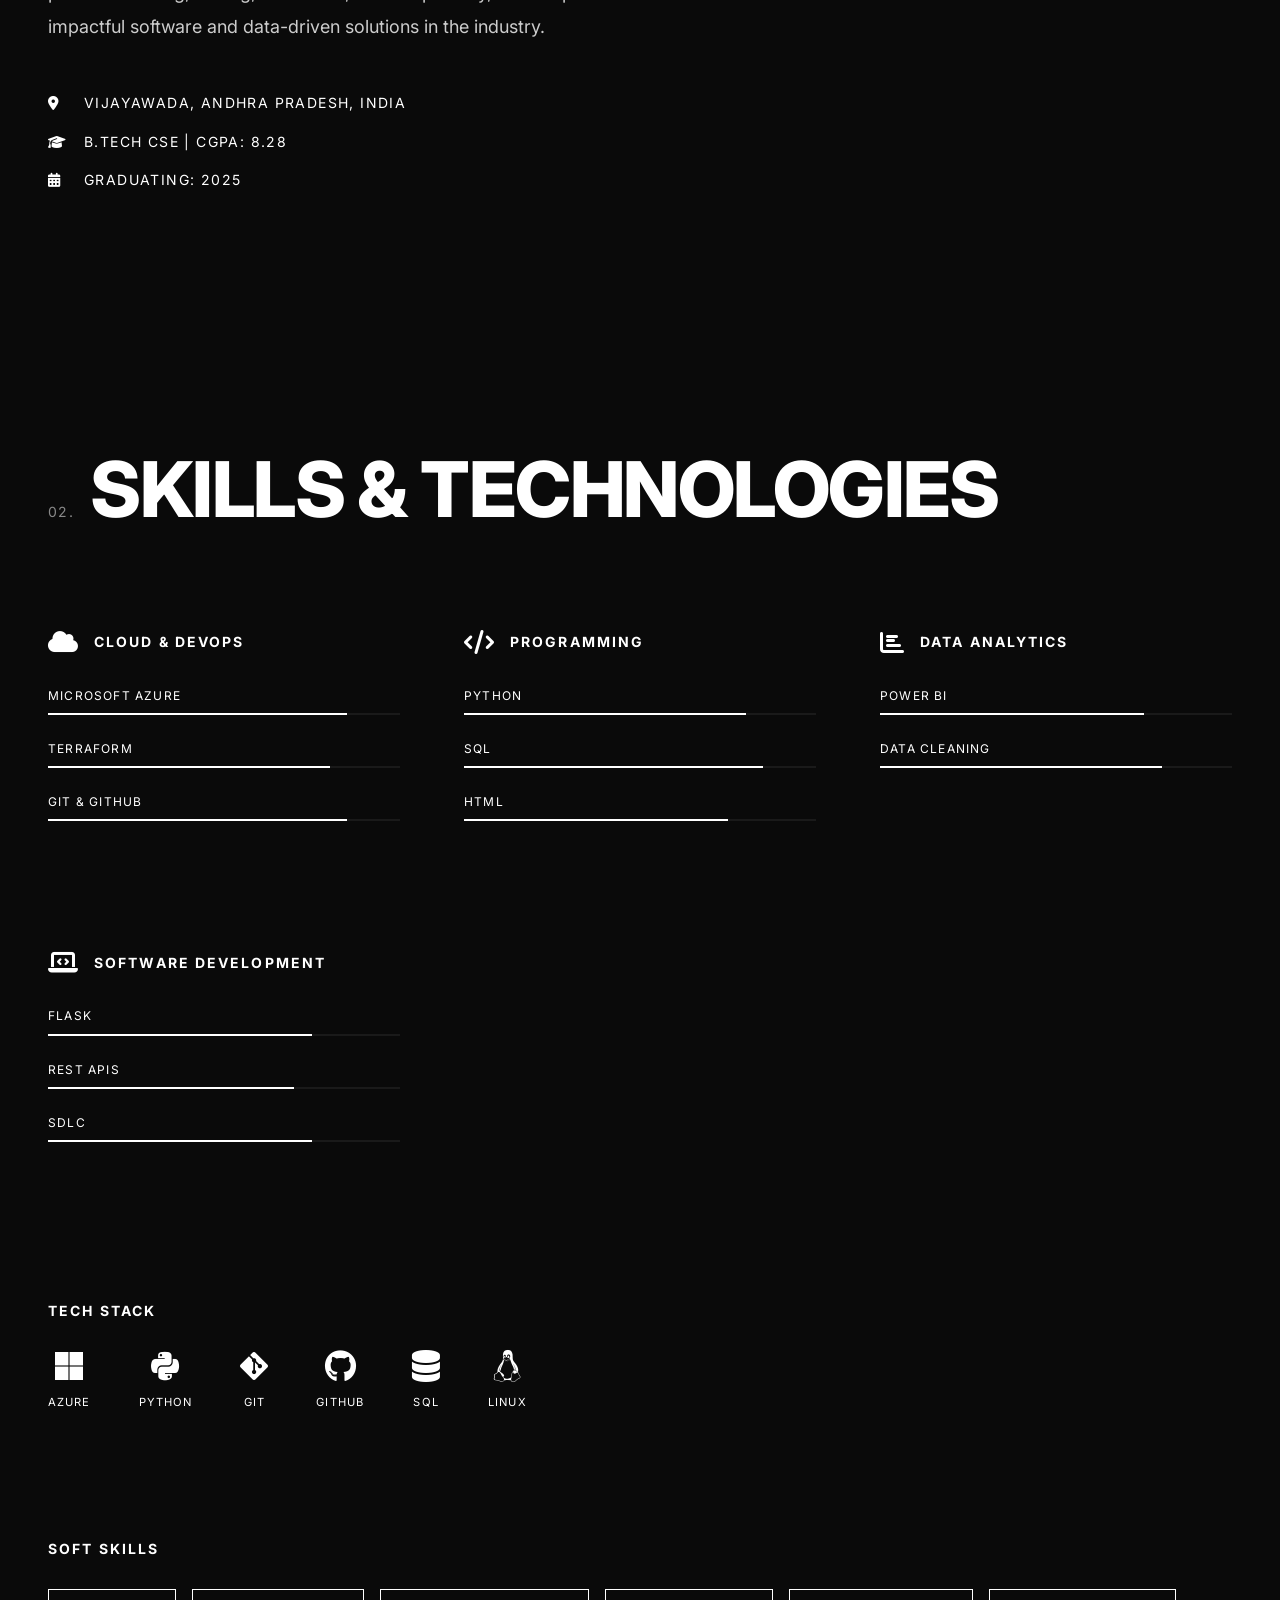
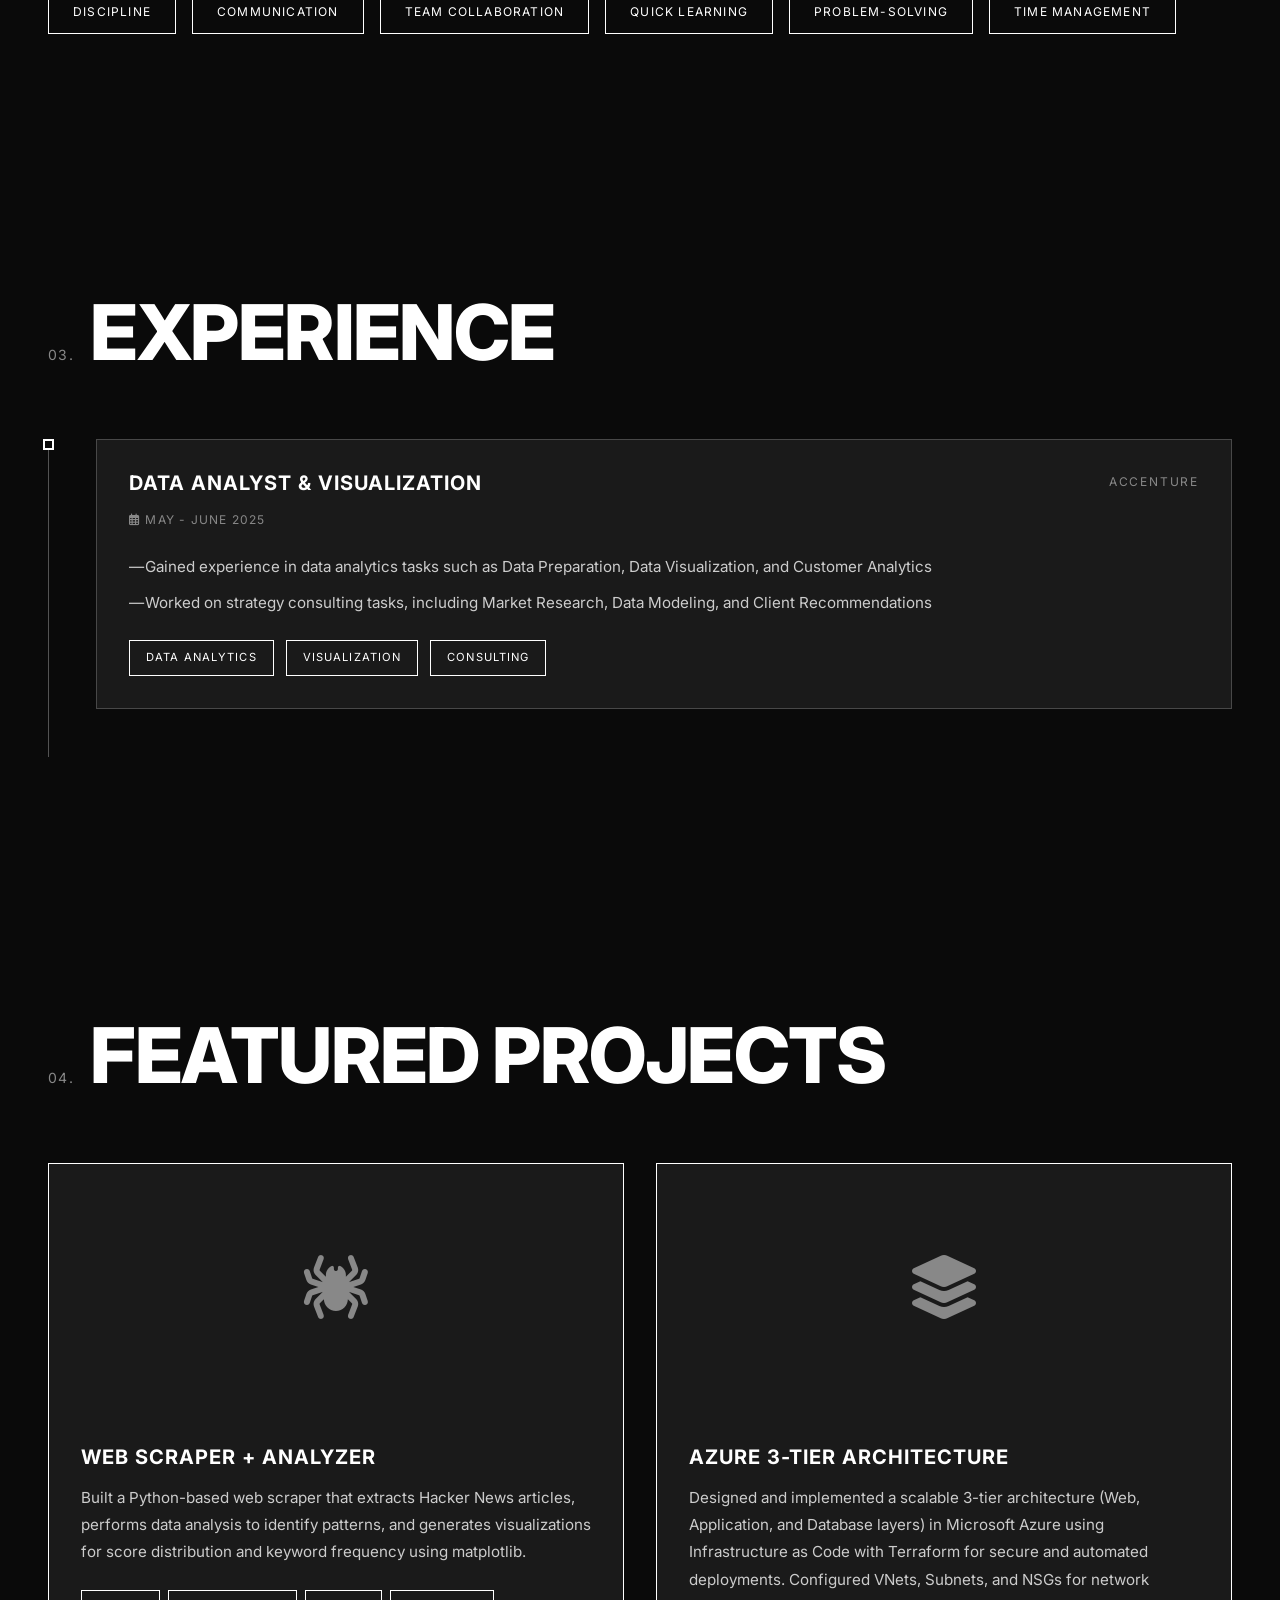
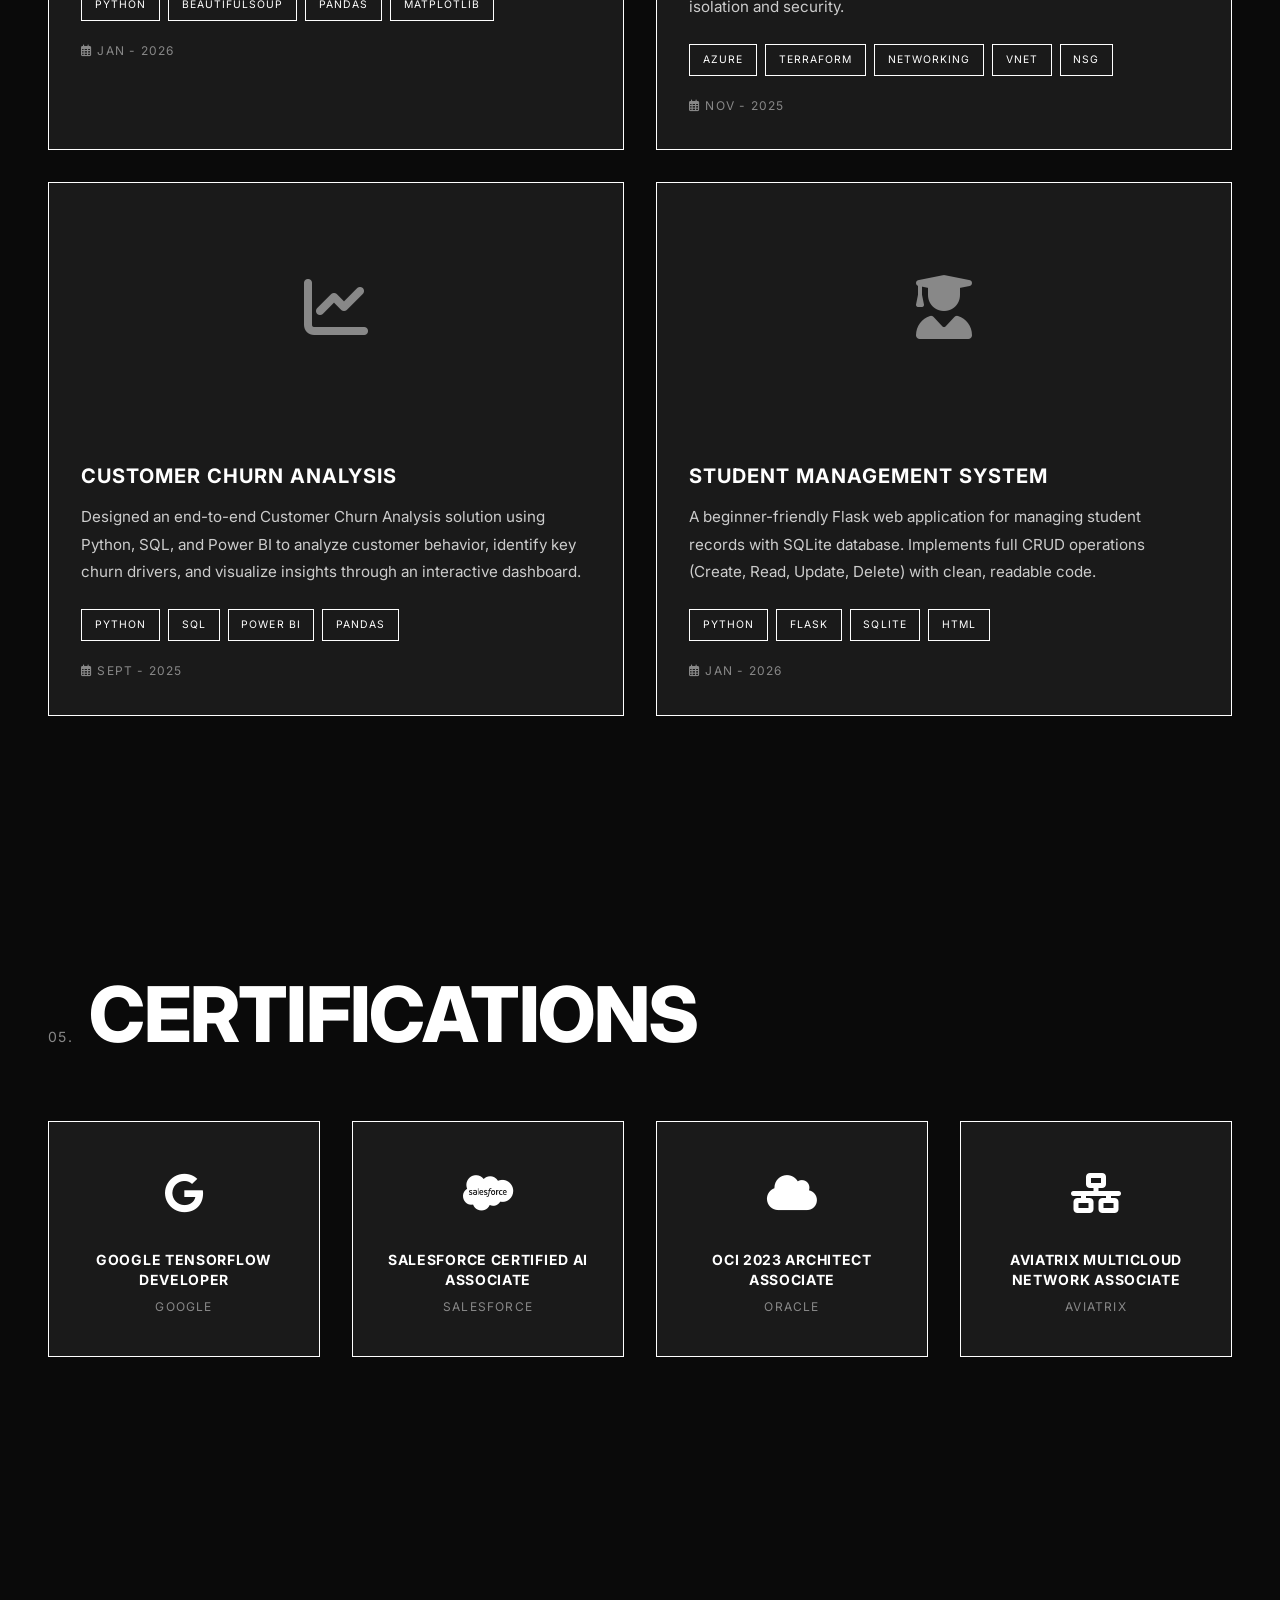
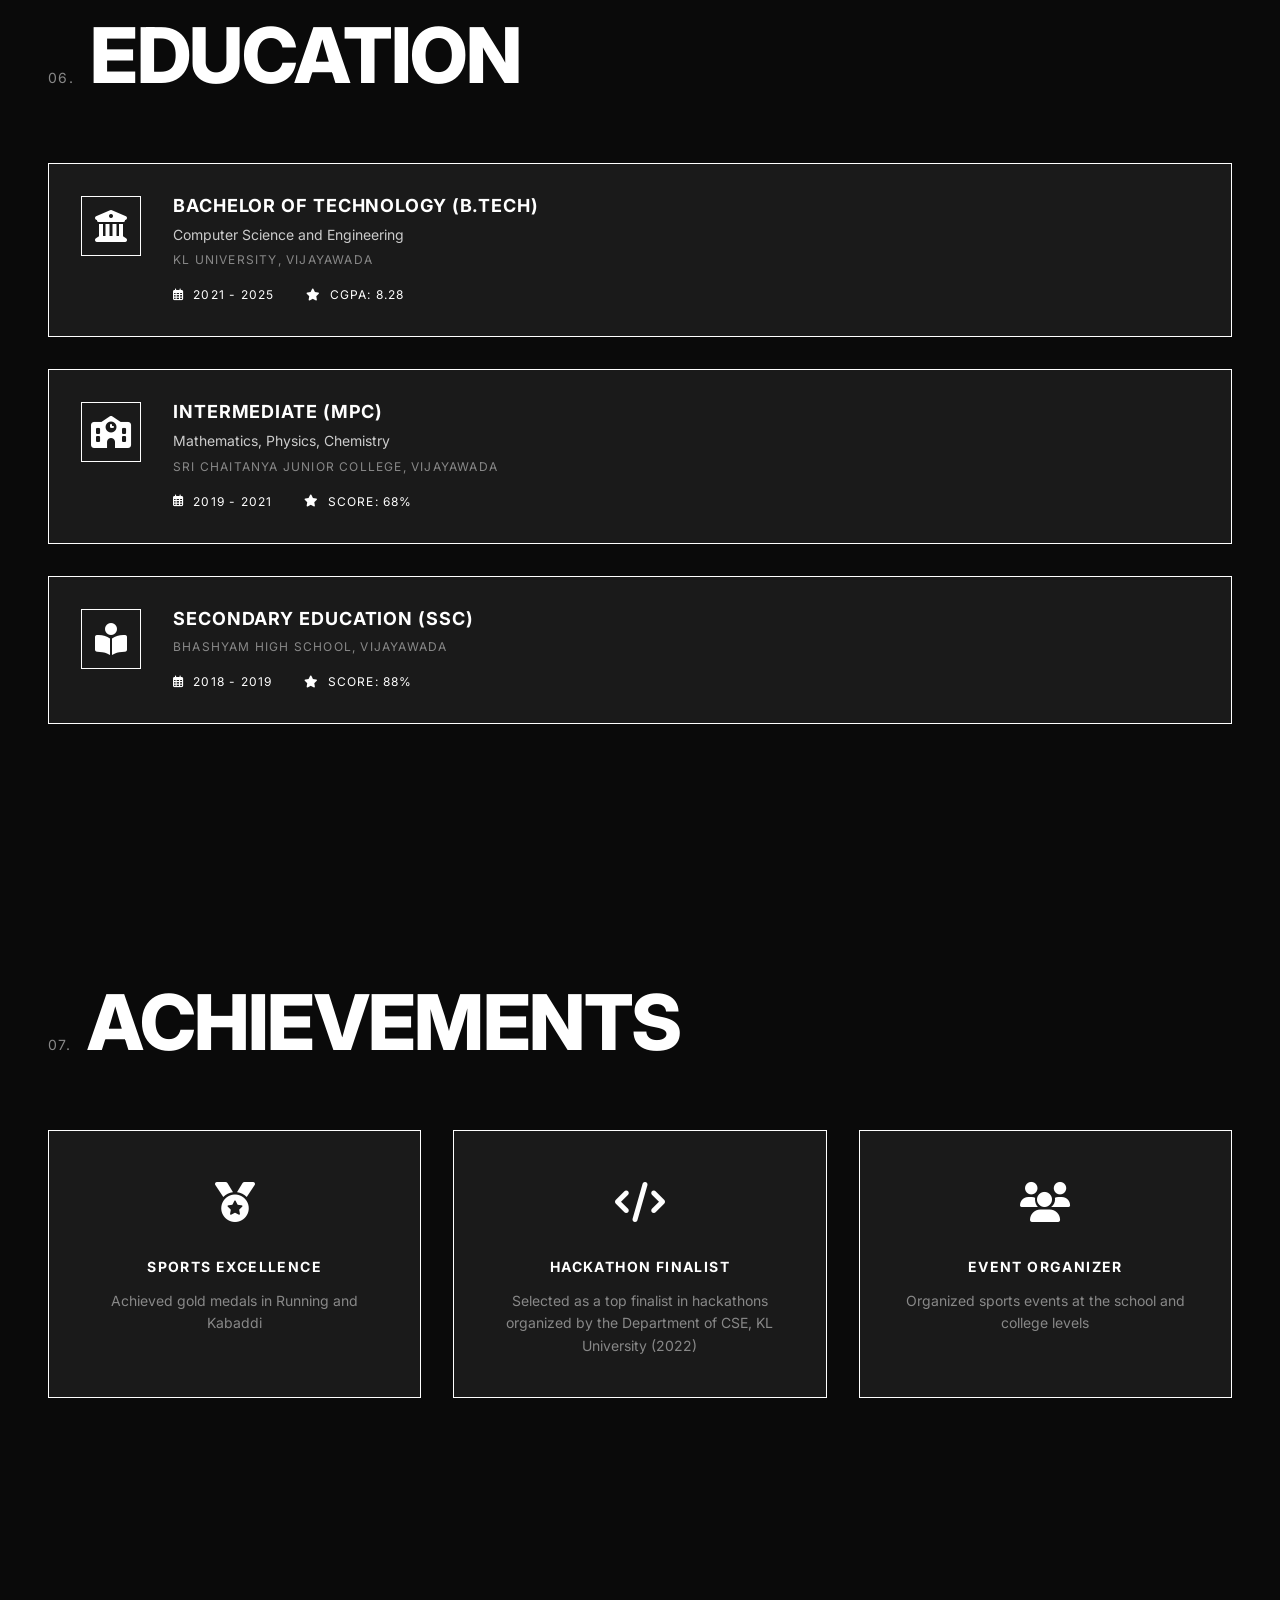
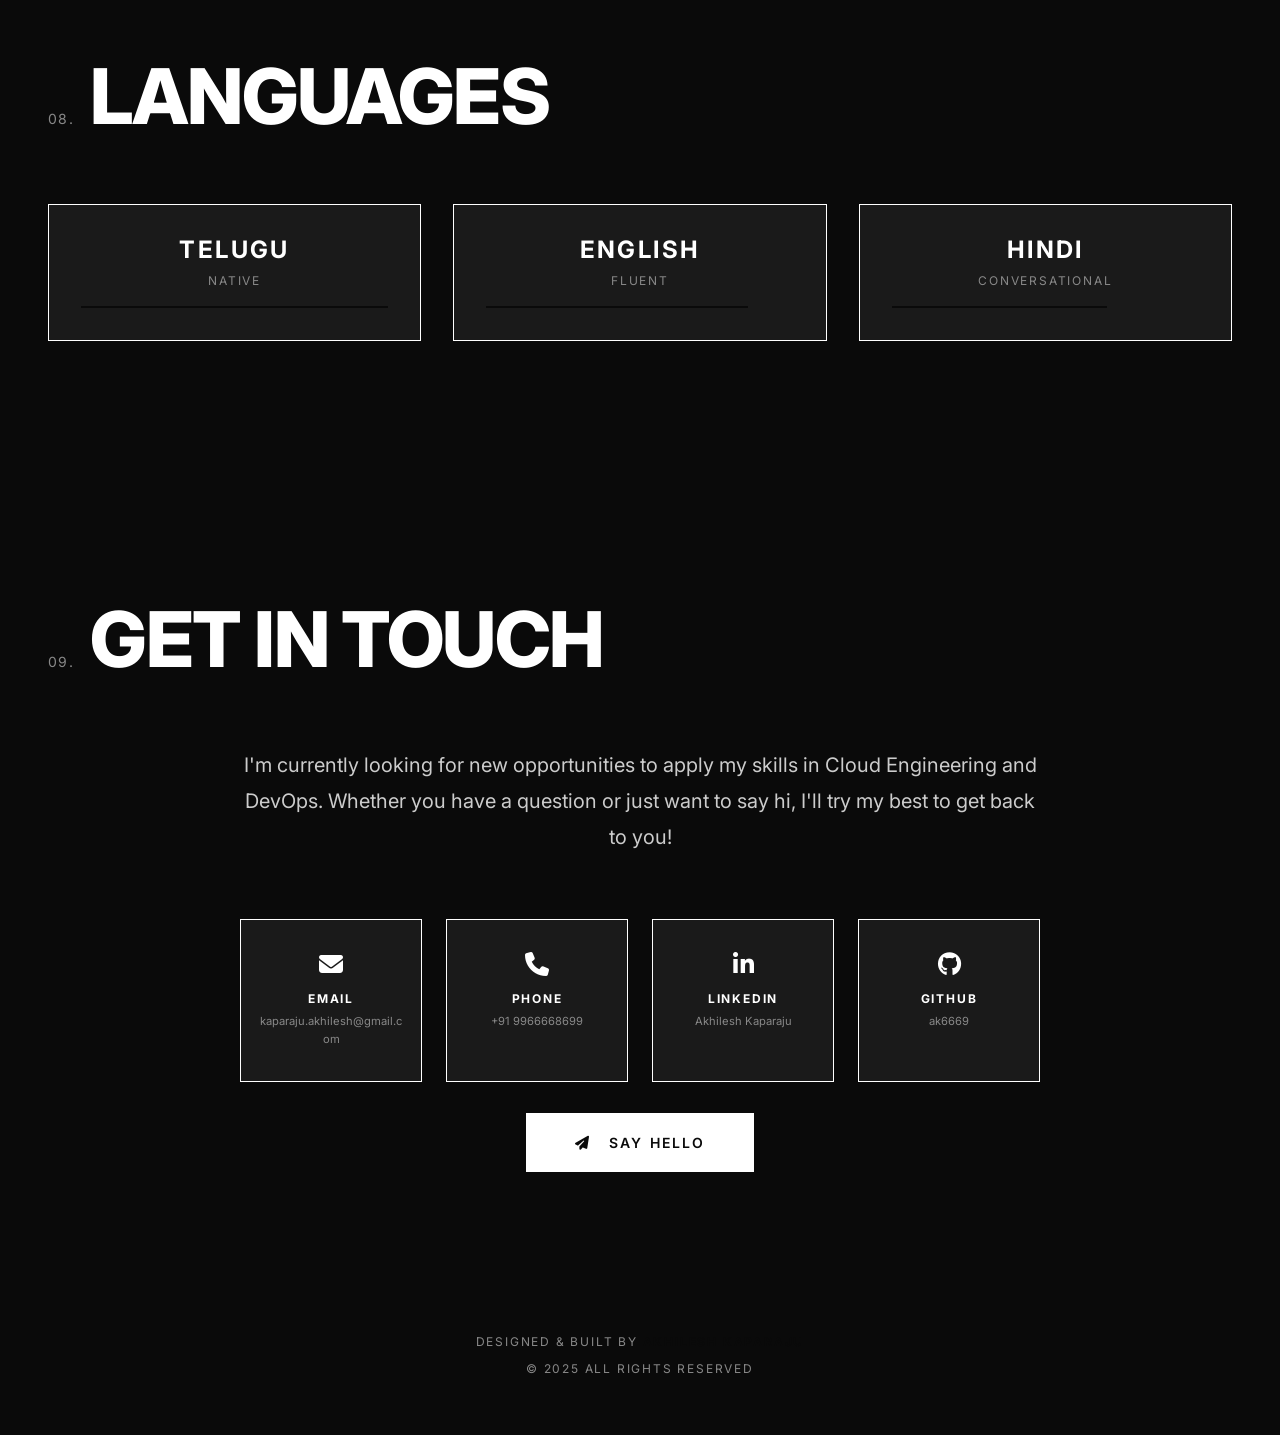
==== commit 989fd93d: "Remove contact form box from portfolio" ====
--- a/index.html
+++ b/index.html
@@ -643,7 +643,7 @@
     <section class="section contact" id="contact">
         <div class="container">
             <h2 class="section-title">
-                <span class="title-number">09.</span> Get In Touch...
+                <span class="title-number">09.</span> Get In Touch
             </h2>
             <div class="contact-content">
                 <div class="contact-text">
@@ -652,32 +652,6 @@
                         and DevOps. Whether you have a question or just want to say hi, I'll try my best to get back to
                         you!
                     </p>
-                </div>
-
-                <!-- Contact Form Box -->
-                <div class="contact-form-wrapper">
-                    <form action="https://formsubmit.co/kaparaju.akhilesh@gmail.com" method="POST" class="contact-form"
-                        id="contact-form">
-                        <!-- FormSubmit Configuration -->
-                        <input type="hidden" name="_subject" value="New Portfolio Contact Message!">
-                        <input type="hidden" name="_captcha" value="false">
-                        <input type="hidden" name="_template" value="table">
-                        <input type="text" name="_honey" style="display:none">
-
-                        <div class="form-group">
-                            <input type="text" name="name" id="name" placeholder="Your Name" required>
-                        </div>
-                        <div class="form-group">
-                            <input type="email" name="email" id="email" placeholder="Your Email" required>
-                        </div>
-                        <div class="form-group">
-                            <textarea name="message" id="message" placeholder="Your Message" rows="5"
-                                required></textarea>
-                        </div>
-                        <button type="submit" class="btn btn-submit">
-                            Send Message
-                        </button>
-                    </form>
                 </div>
 
                 <div class="contact-cards">
@@ -703,6 +677,9 @@
                         <p>ak6669</p>
                     </a>
                 </div>
+                <a href="mailto:kaparaju.akhilesh@gmail.com" class="btn btn-primary btn-large">
+                    <i class="fas fa-paper-plane"></i> Say Hello
+                </a>
             </div>
         </div>
     </section>
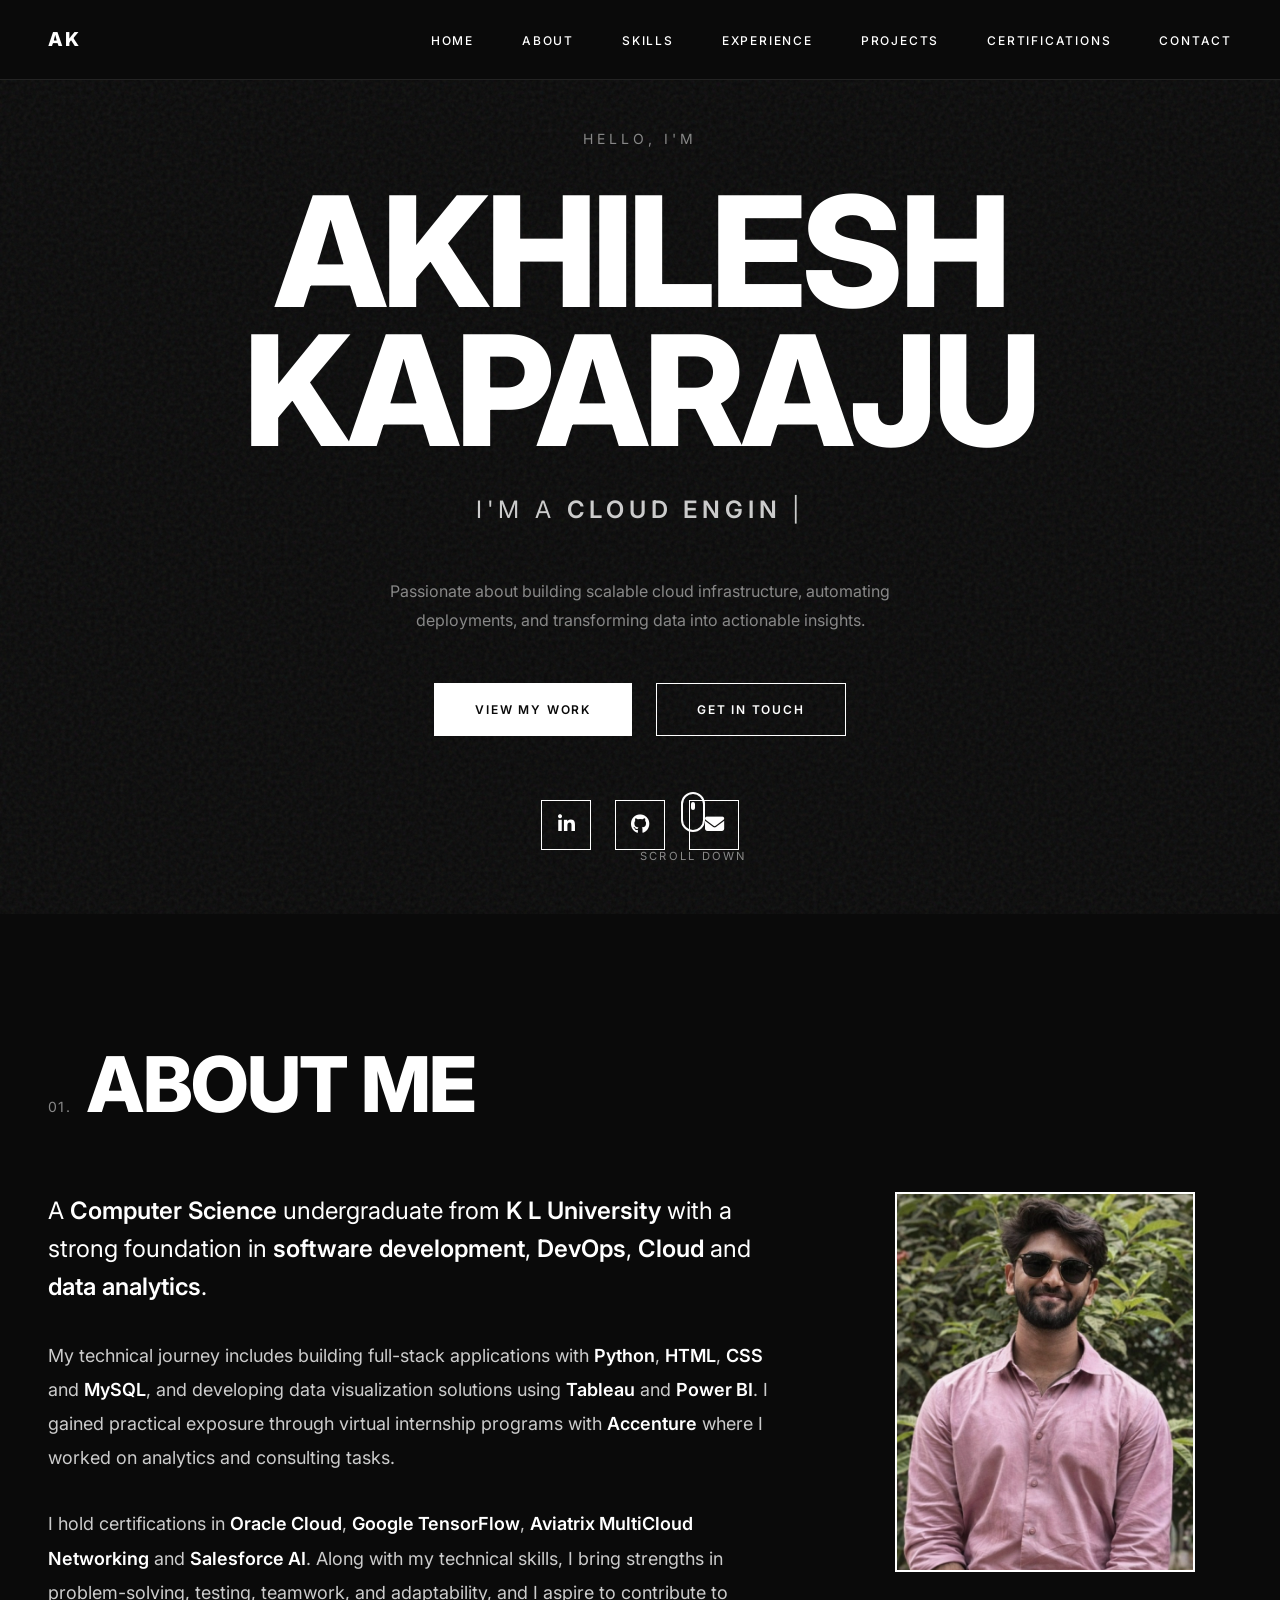
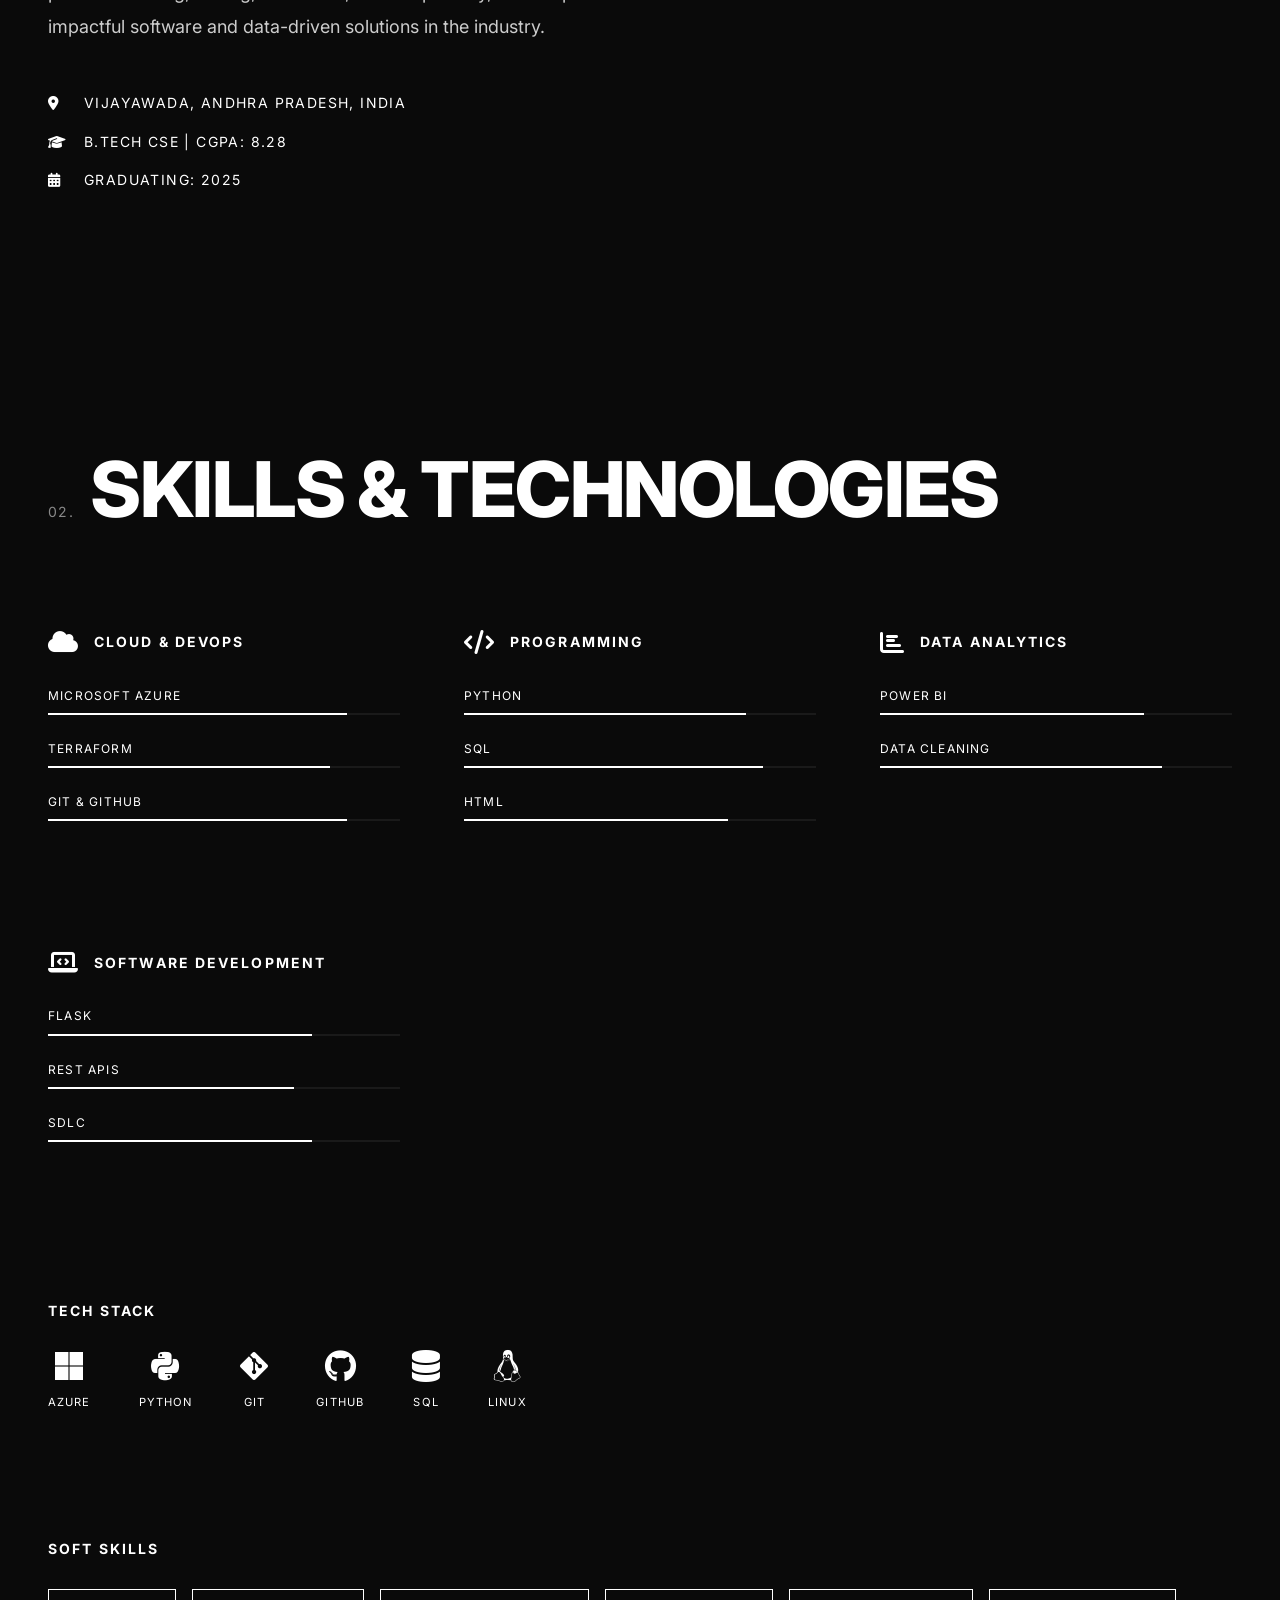
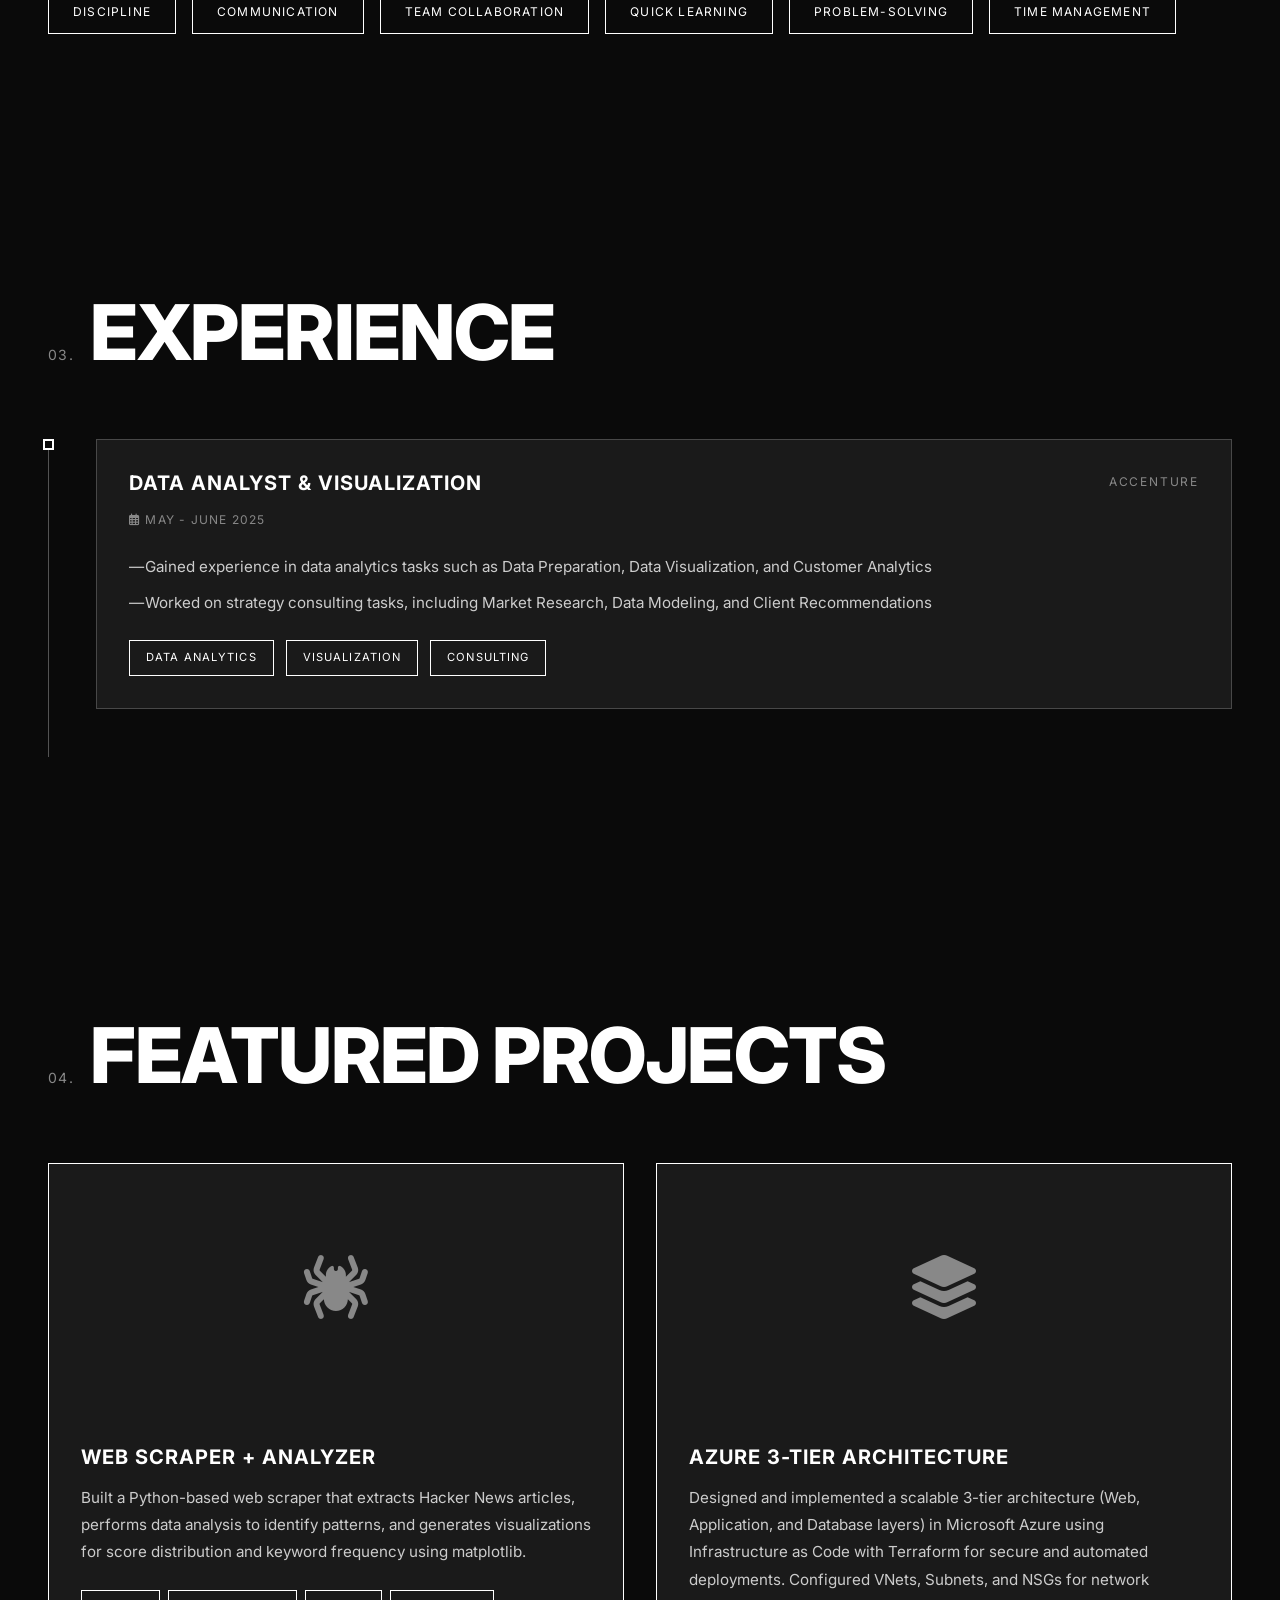
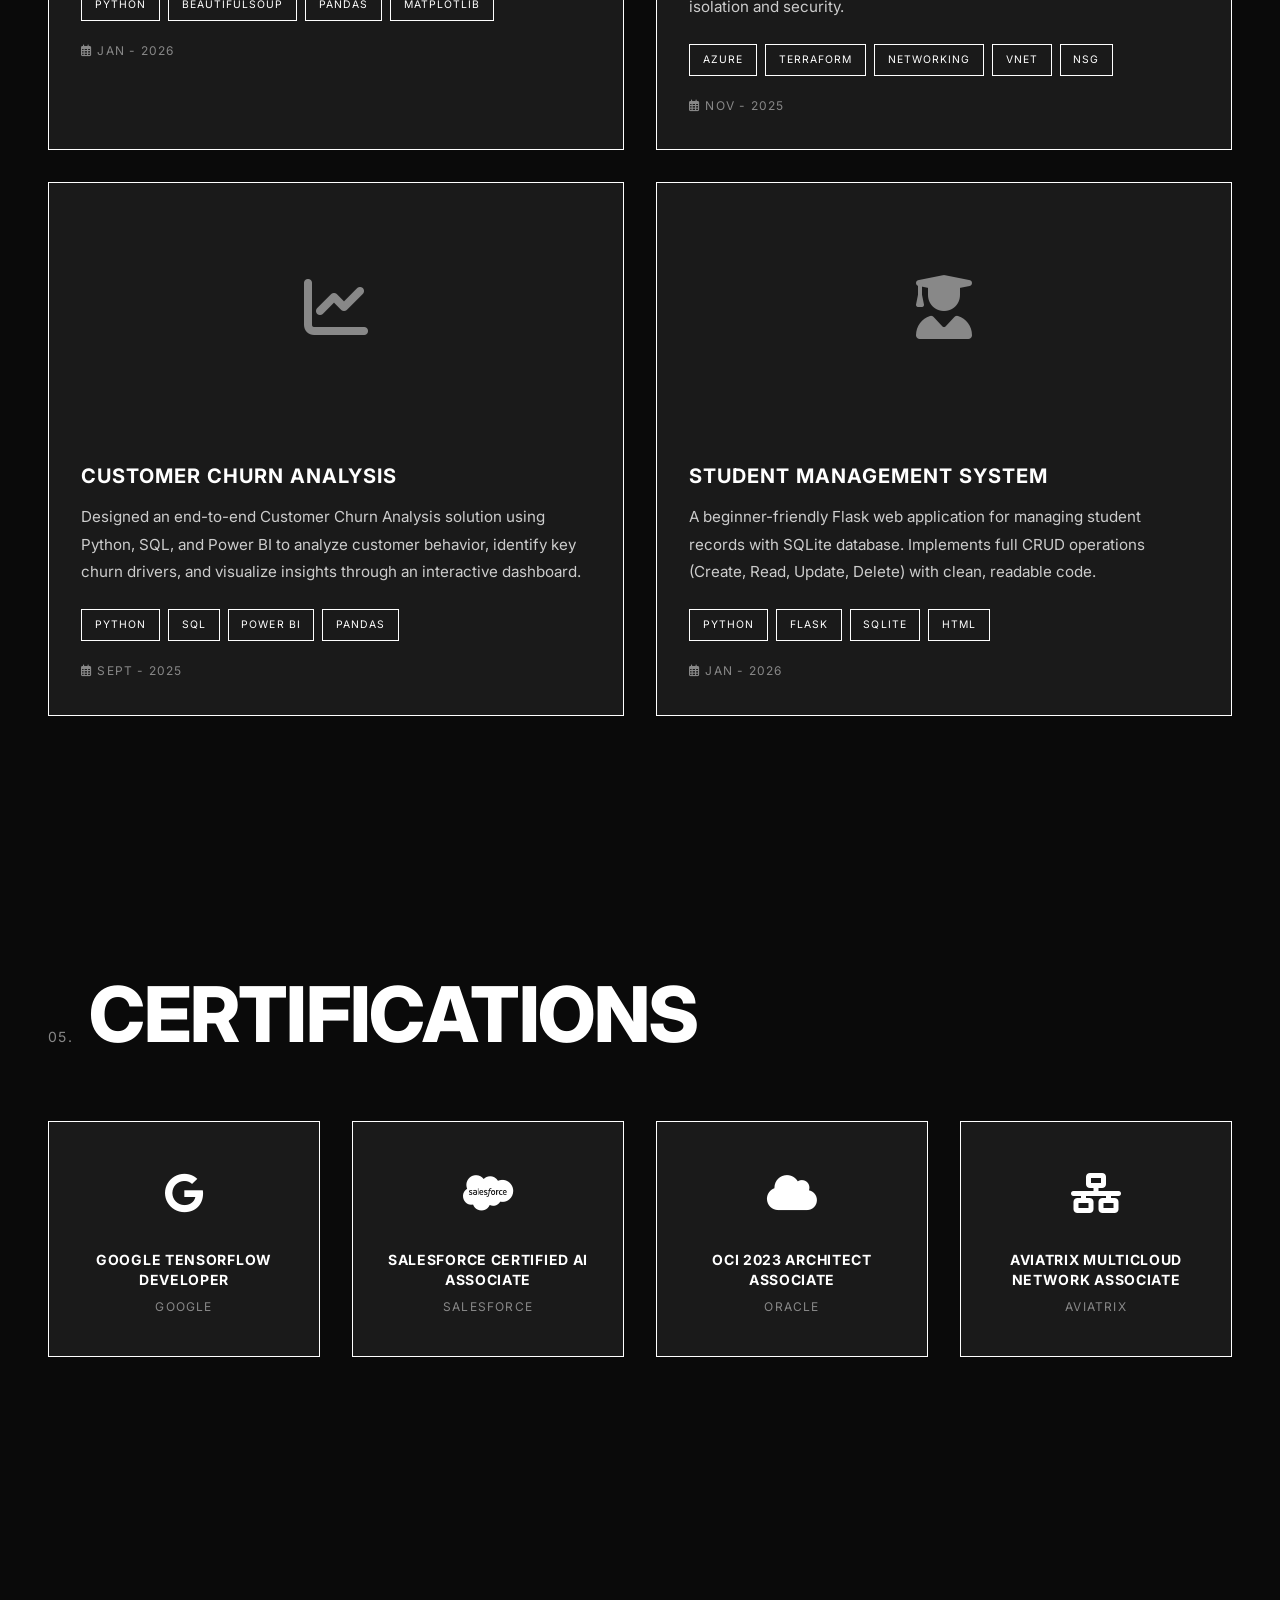
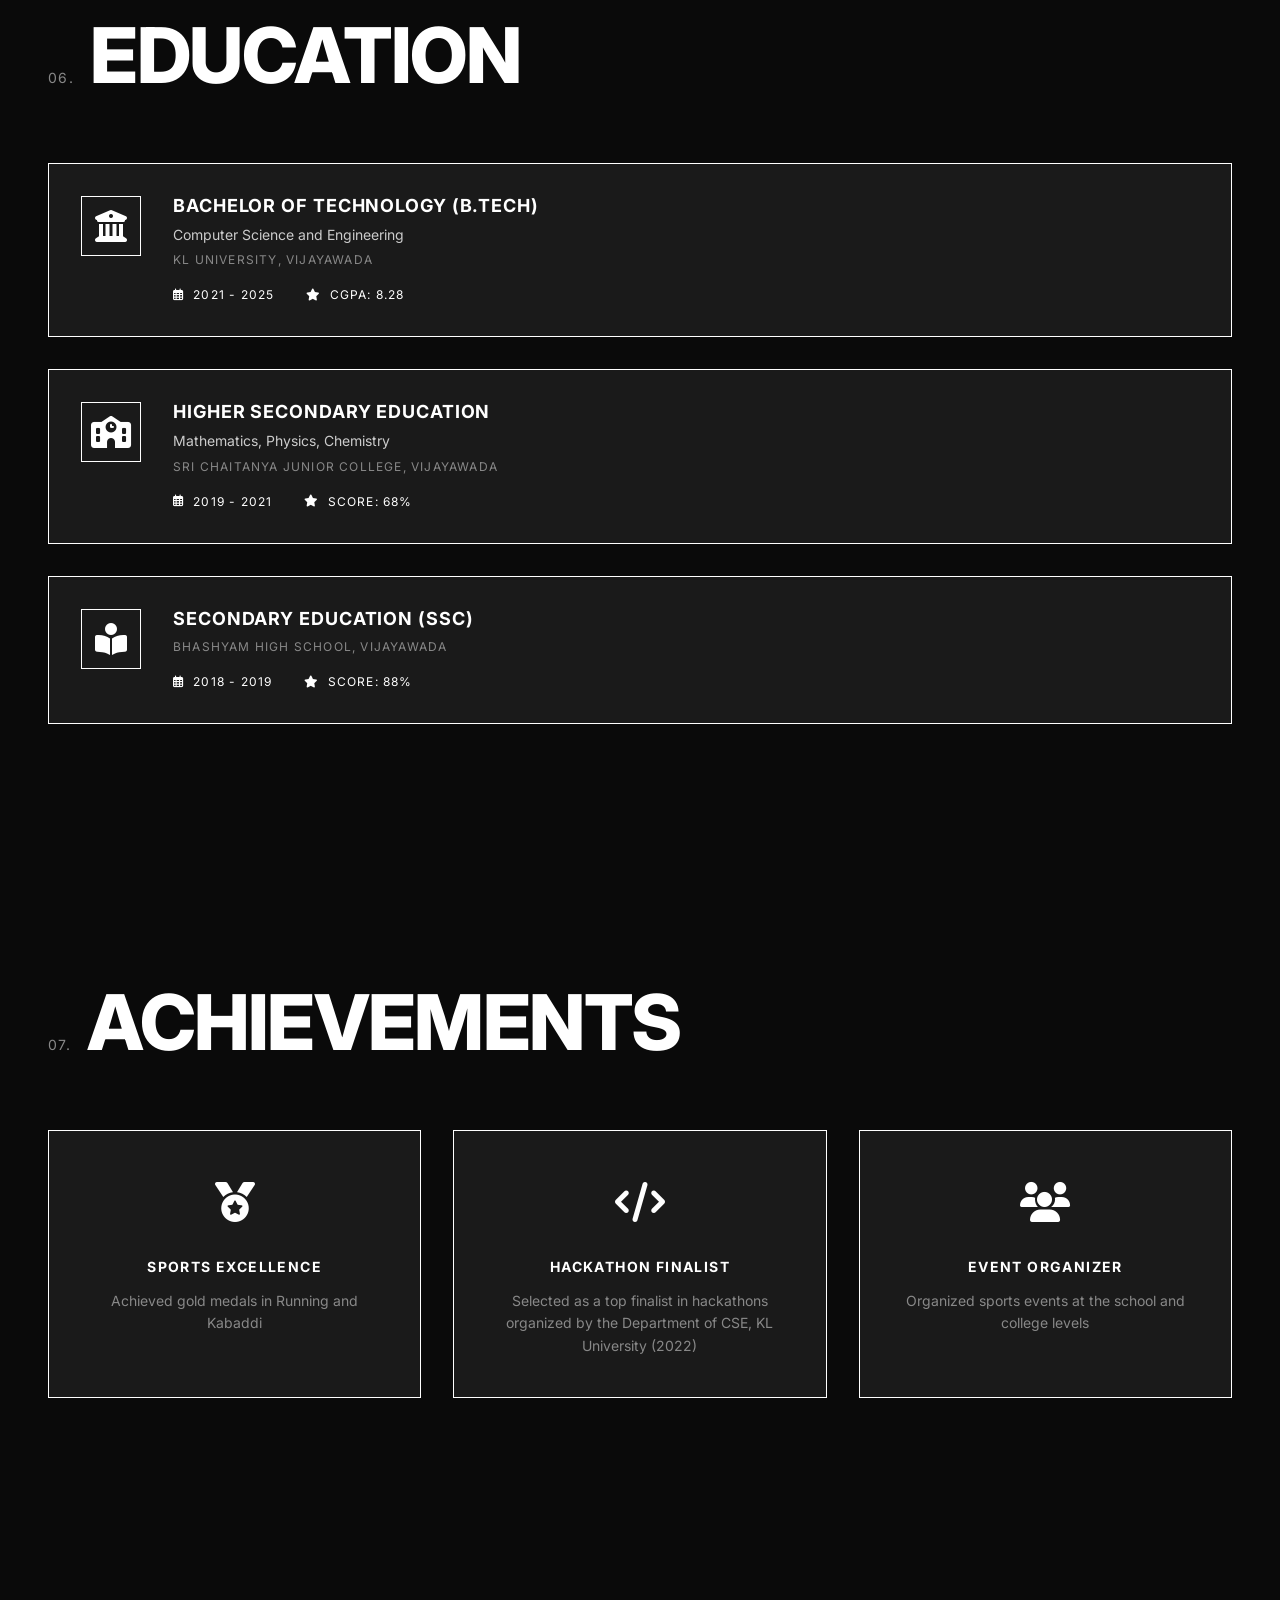
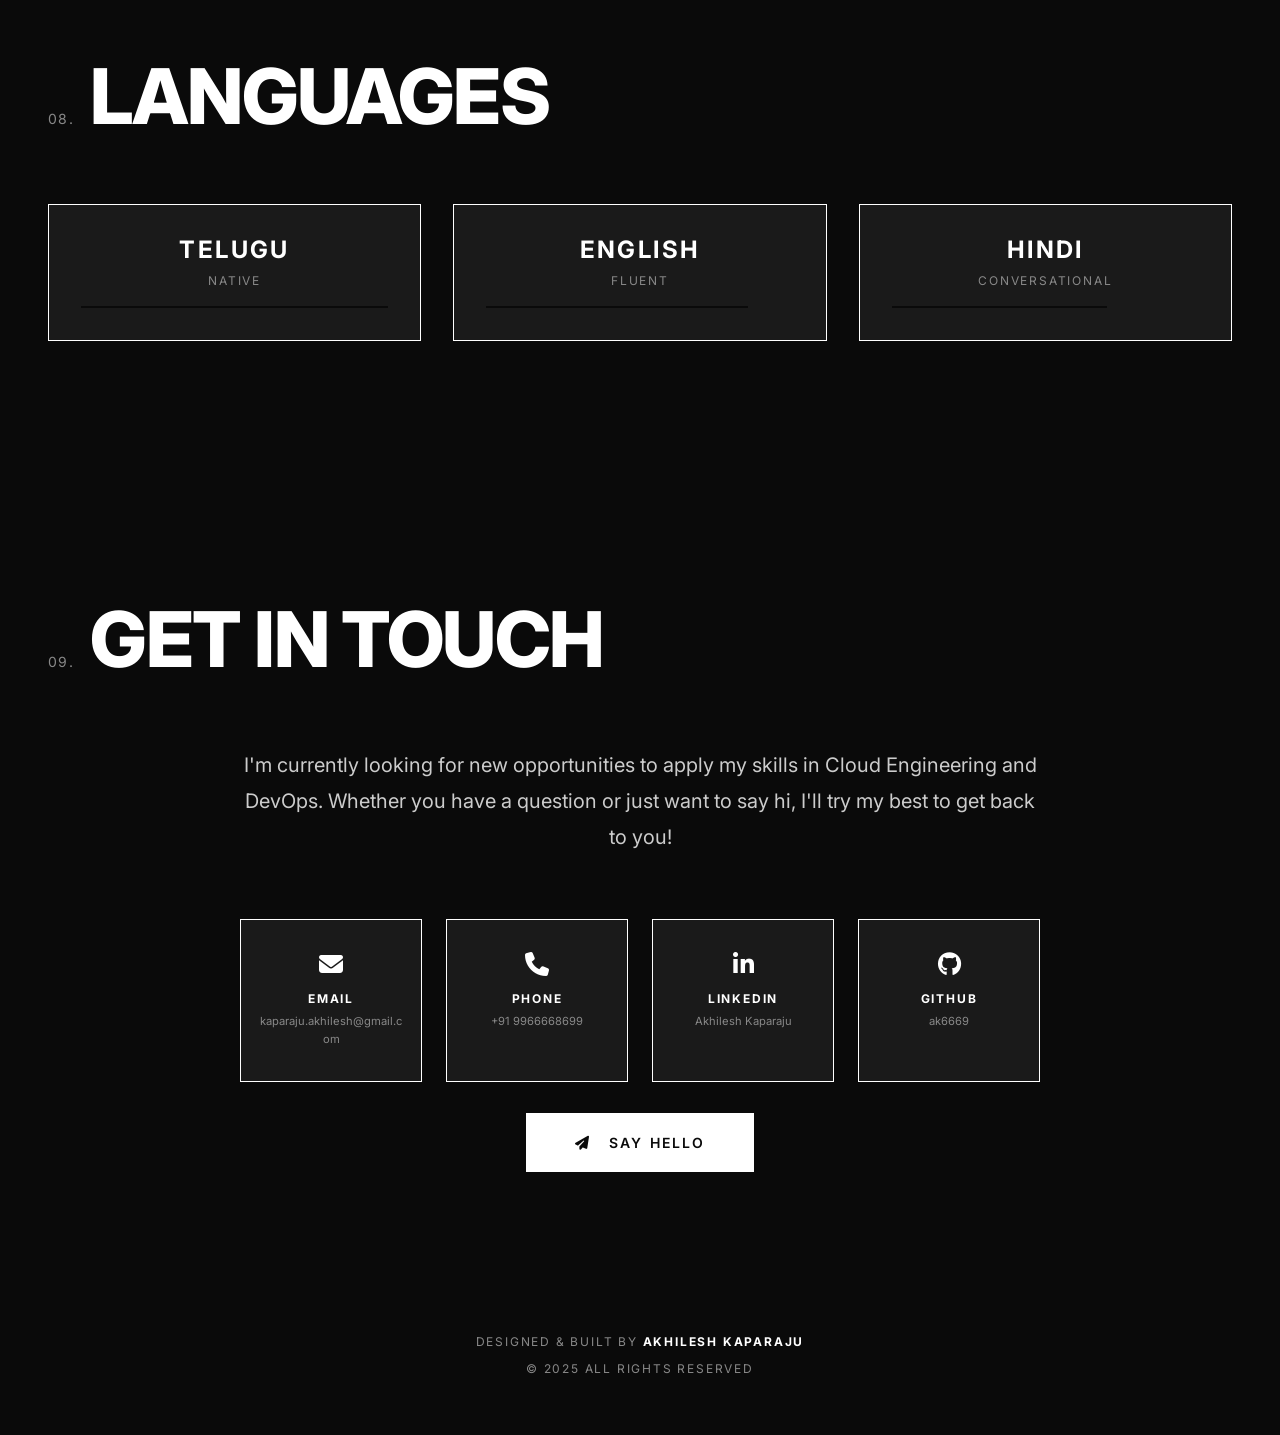
==== commit 98a1f9a3: "Change Intermediate to Higher Secondary Education" ====
--- a/index.html
+++ b/index.html
@@ -548,7 +548,7 @@
                         <i class="fas fa-school"></i>
                     </div>
                     <div class="edu-content">
-                        <h3>Intermediate (MPC)</h3>
+                        <h3>Higher Secondary Education</h3>
                         <p class="edu-field">Mathematics, Physics, Chemistry</p>
                         <p class="edu-school">Sri Chaitanya Junior College, Vijayawada</p>
                         <div class="edu-details">
--- a/styles.css
+++ b/styles.css
@@ -1149,7 +1149,7 @@
 }
 
 .footer strong {
-    color: var(--color-black);
+    color: var(--color-white);
 }
 
 .footer-year {
